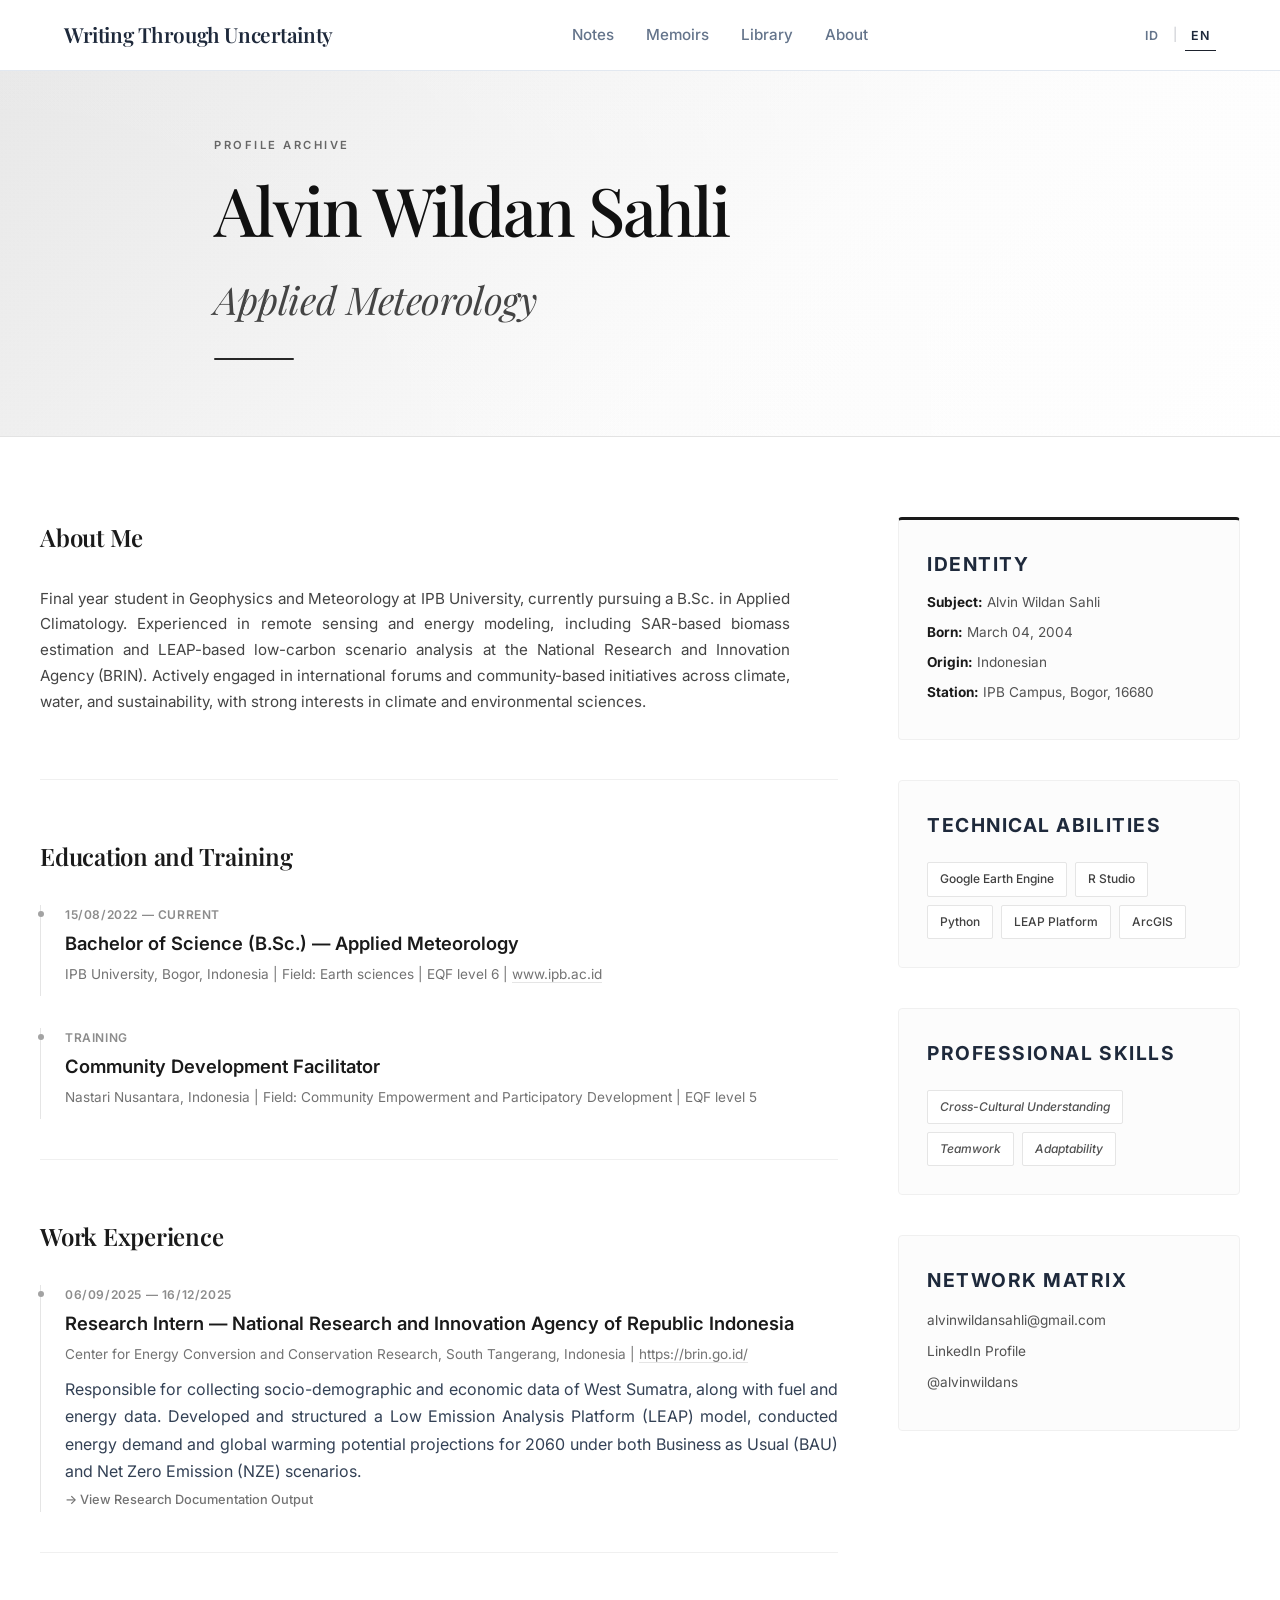
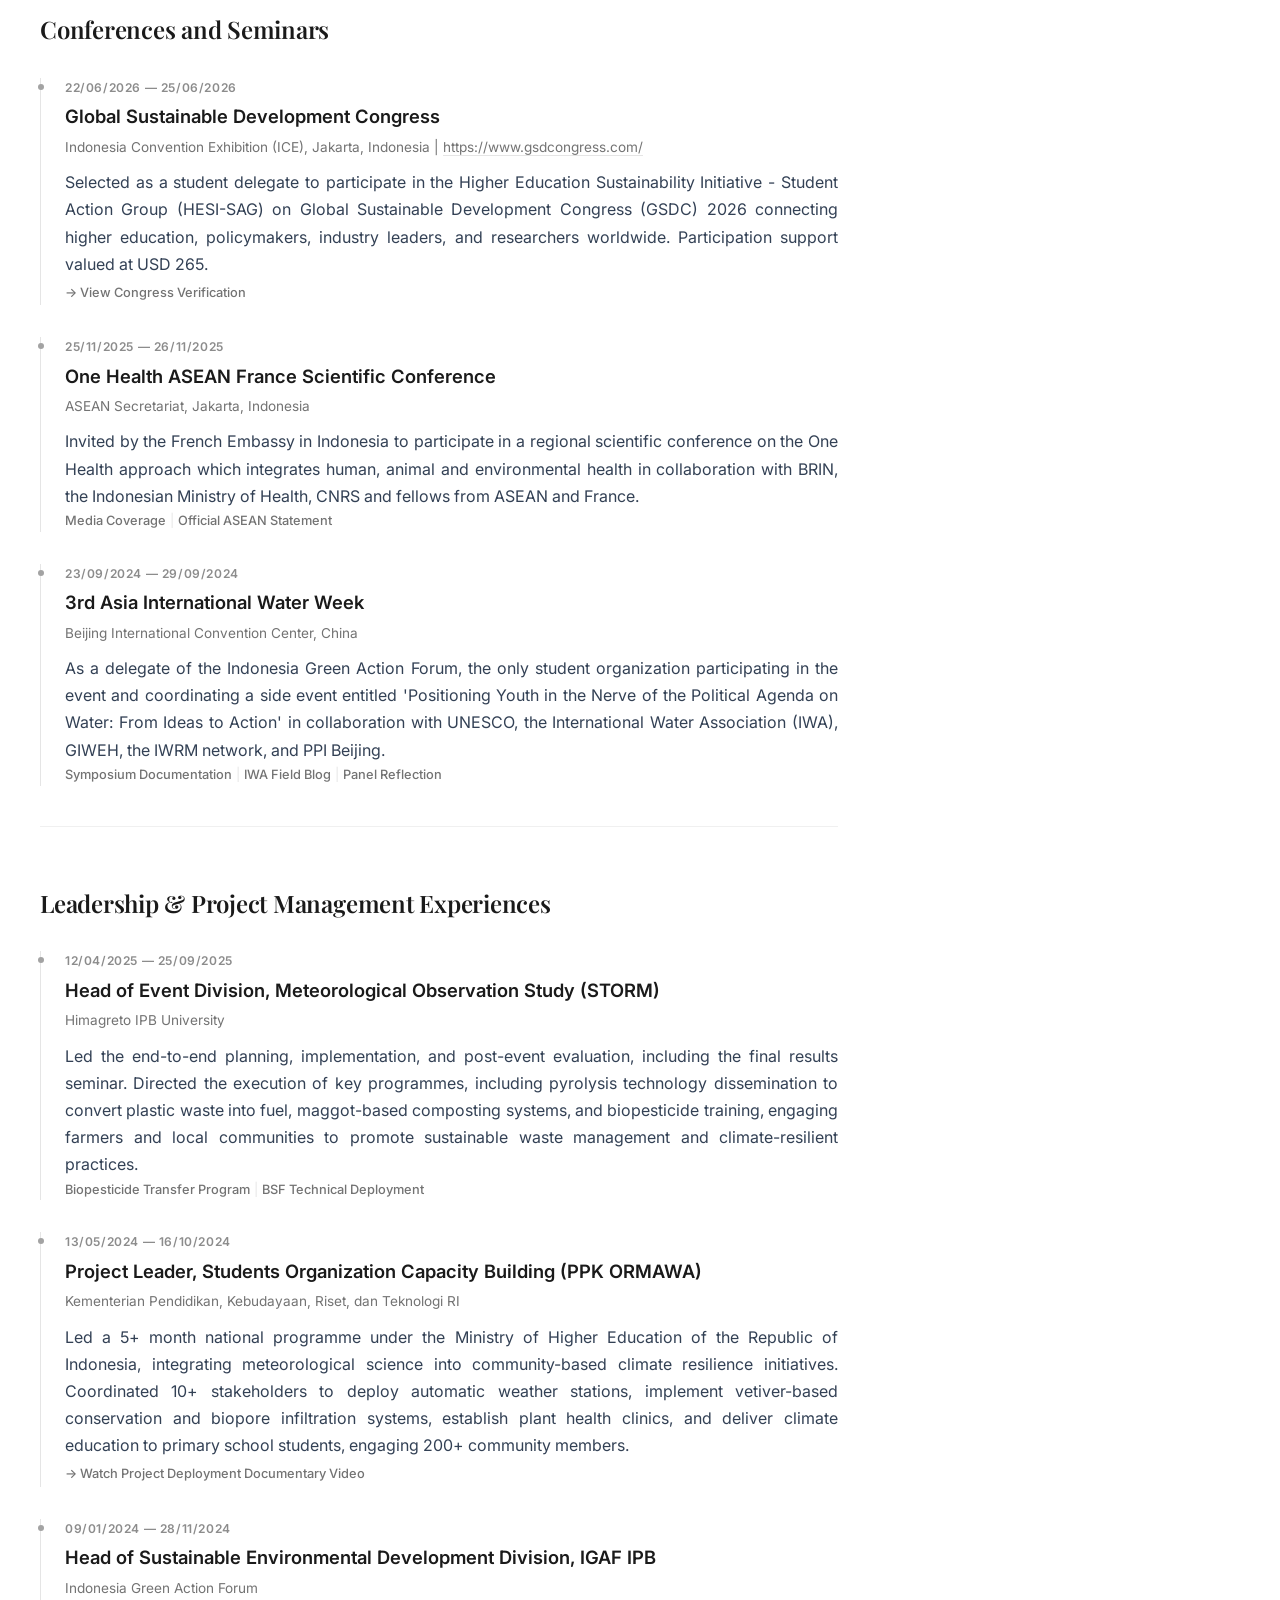
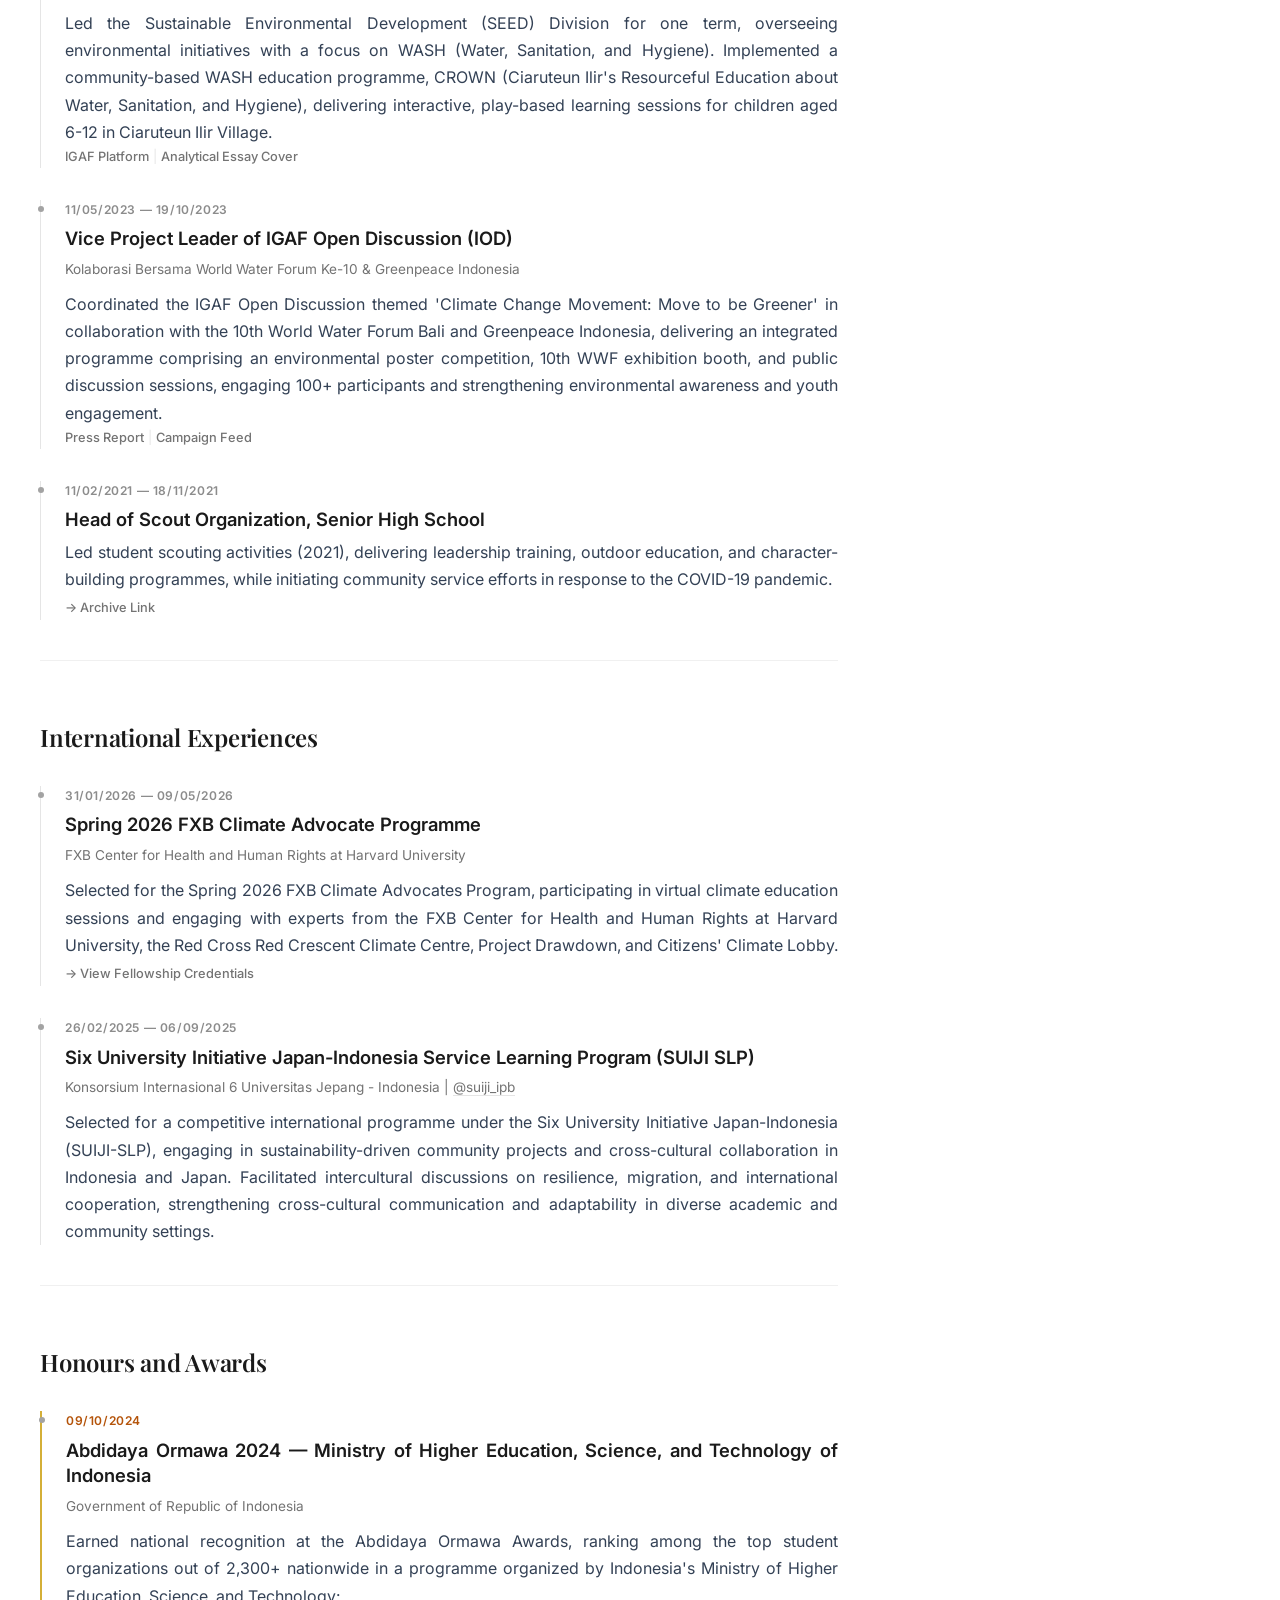
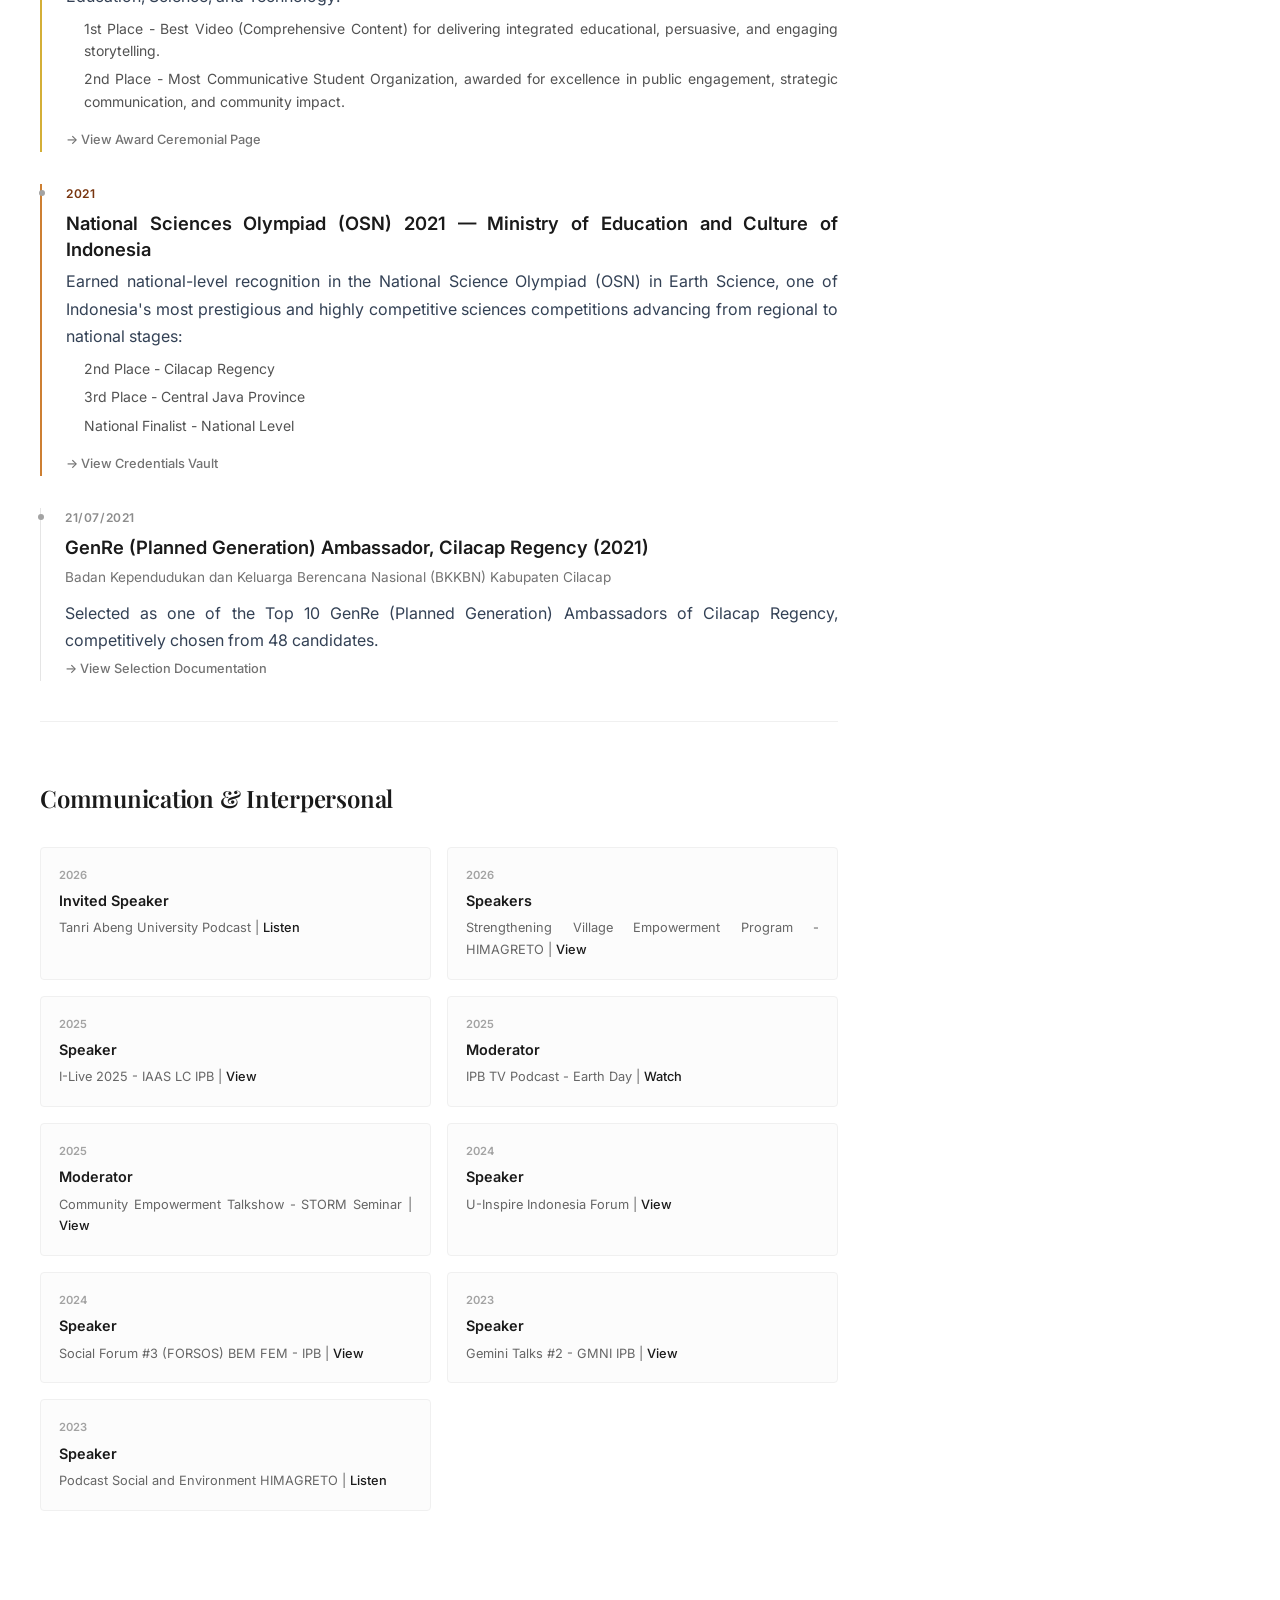
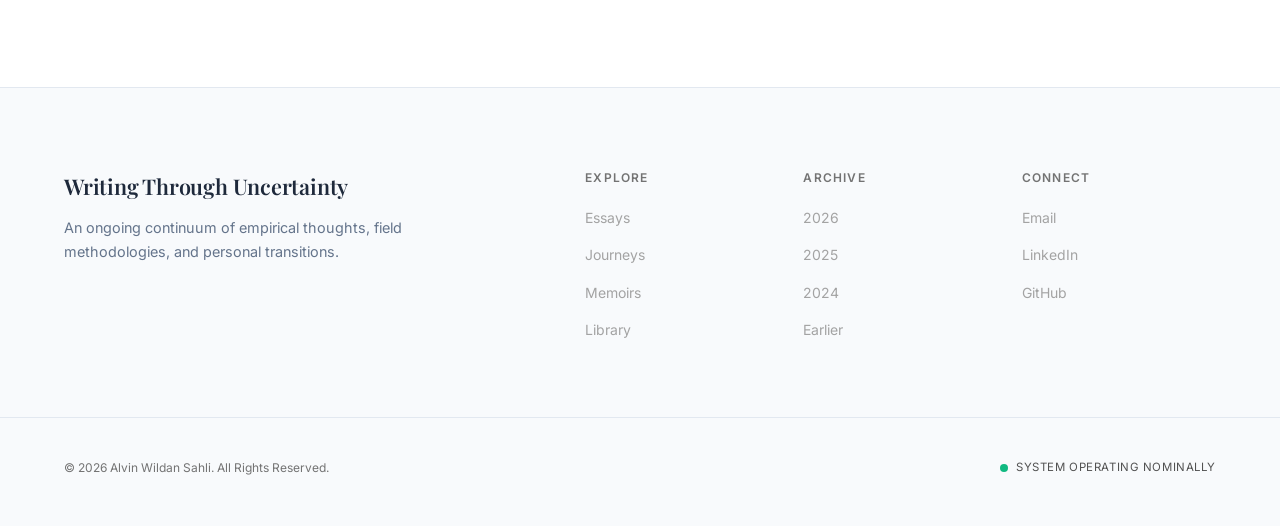
==== about.html @ b5305c3a "Add files via upload" ====
<!doctype html>
<html lang="en">
  <head>
    <meta charset="UTF-8" />
    <meta name="viewport" content="width=device-width, initial-scale=1.0" />
    <title>Essays | Writing Through Uncertainty</title>

    <link rel="preconnect" href="https://fonts.googleapis.com" />
    <link rel="preconnect" href="https://fonts.gstatic.com" crossorigin />
    <link
      href="https://fonts.googleapis.com/css2?family=Inter:wght@300;400;500;600;700&family=Playfair+Display:ital,wght@0,400;0,500;0,600;0,700;1,400&display=swap"
      rel="stylesheet"
    />

    <link rel="stylesheet" href="style.css" />
  </head>
  <body>
    <nav class="navbar">
      <div class="container nav-container">
        <div class="logo">
          <a href="main.html" class="serif-brand"
            >Writing Through Uncertainty</a
          >
        </div>

        <ul class="nav-links">
          <li>
            <a href="essays.html" data-lang-id="Catatan" data-lang-en="Notes"
              >Notes</a
            >
          </li>
          <li>
            <a href="memoirs.html" data-lang-id="Memoar" data-lang-en="Memoirs"
              >Memoirs</a
            >
          </li>
          <li>
            <a href="library.html" data-lang-id="Pustaka" data-lang-en="Library"
              >Library</a
            >
          </li>
          <li>
            <a href="about.html" data-lang-id="Tentang" data-lang-en="About"
              >About</a
            >
          </li>
        </ul>

        <div class="lang-switcher">
          <button class="lang-btn" id="btn-id" onclick="switchLanguage('id')">
            ID
          </button>
          <span class="lang-divider">|</span>
          <button
            class="lang-btn active"
            id="btn-en"
            onclick="switchLanguage('en')"
          >
            EN
          </button>
        </div>
      </div>
    </nav>

    <header class="hero hero-monochrome">
      <div class="hero-bg-monochrome"></div>
      <div class="hero-overlay-monochrome"></div>
      <div class="hero-grain"></div>
      <div class="container hero-content">
        <p
          class="subtitle"
          data-lang-id="Arsip Profil"
          data-lang-en="Profile Archive"
        >
          Profile Archive
        </p>
        <h1>
          <span
            data-lang-id="Alvin Wildan Sahli"
            data-lang-en="Alvin Wildan Sahli"
            >Alvin Wildan Sahli</span
          ><br />
          <span
            class="italic font-sub"
            data-lang-id="Meteorologi Terapan"
            data-lang-en="Applied Meteorology"
            >Applied Meteorology</span
          >
        </h1>
        <div class="hero-structural-line"></div>
      </div>
    </header>

    <main class="container cv-page-wrapper">
      <div class="cv-main-content">
        <section class="cv-section-block">
          <h2
            class="cv-section-title"
            data-lang-id="Tentang Saya"
            data-lang-en="About Me"
          >
            About Me
          </h2>
          <div class="cv-body-text">
            <p
              data-lang-id="Saya adalah mahasiswa tingkat akhir di bidang Geofisika dan Meteorologi IPB University, saat ini sedang menempuh pendidikan Sarjana (B.Sc.) Meteorologi Terapan. Memiliki pengalaman mendalam dalam pengindraan jauh satelit dan pemodelan energi kuantitatif, mencakup estimasi biomassa berbasis radar SAR serta analisis skenario rendah karbon berbasis LEAP di Badan Riset dan Inovasi Nasional (BRIN). Aktif terlibat dalam forum internasional dan inisiatif berbasis komunitas lintas sektor iklim, air, dan keberlanjutan global, dengan ketertarikan kuat pada sains iklim dan lingkungan."
              data-lang-en="Final year student in Geophysics and Meteorology at IPB University, currently pursuing a B.Sc. in Applied Climatology. Experienced in remote sensing and energy modeling, including SAR-based biomass estimation and LEAP-based low-carbon scenario analysis at the National Research and Innovation Agency (BRIN). Actively engaged in international forums and community-based initiatives across climate, water, and sustainability, with strong interests in climate and environmental sciences."
            >
              Final year student in Geophysics and Meteorology at IPB
              University, currently pursuing a B.Sc. in Applied Climatology.
              Experienced in remote sensing and energy modeling, including
              SAR-based biomass estimation and LEAP-based low-carbon scenario
              analysis at the National Research and Innovation Agency (BRIN).
              Actively engaged in international forums and community-based
              initiatives across climate, water, and sustainability, with strong
              interests in climate and environmental sciences.
            </p>
          </div>
        </section>

        <section class="cv-section-block">
          <h2
            class="cv-section-title"
            data-lang-id="Pendidikan & Pelatihan"
            data-lang-en="Education and Training"
          >
            Education and Training
          </h2>
          <div class="cv-timeline">
            <div class="cv-timeline-item">
              <span class="cv-item-date">15/08/2022 — CURRENT</span>
              <h3
                data-lang-id="Sarjana Sains (B.Sc.) — Meteorologi Terapan"
                data-lang-en="Bachelor of Science (B.Sc.) — Applied Meteorology"
              >
                Bachelor of Science (B.Sc.) — Applied Meteorology
              </h3>
              <p class="cv-item-meta">
                IPB University, Bogor, Indonesia | Field: Earth sciences | EQF
                level 6 |
                <a href="https://www.ipb.ac.id" target="_blank" rel="noopener"
                  >www.ipb.ac.id</a
                >
              </p>
            </div>

            <div class="cv-timeline-item">
              <span class="cv-item-date">TRAINING</span>
              <h3
                data-lang-id="Fasilitator Pengembangan Masyarakat"
                data-lang-en="Community Development Facilitator"
              >
                Community Development Facilitator
              </h3>
              <p class="cv-item-meta">
                Nastari Nusantara, Indonesia | Field: Community Empowerment and
                Participatory Development | EQF level 5
              </p>
            </div>
          </div>
        </section>

        <section class="cv-section-block">
          <h2
            class="cv-section-title"
            data-lang-id="Pengalaman Kerja"
            data-lang-en="Work Experience"
          >
            Work Experience
          </h2>
          <div class="cv-timeline">
            <div class="cv-timeline-item">
              <span class="cv-item-date">06/09/2025 — 16/12/2025</span>
              <h3
                data-lang-id="Magang Riset — Badan Riset dan Inovasi Nasional (BRIN RI)"
                data-lang-en="Research Intern — National Research and Innovation Agency of Republic Indonesia"
              >
                Research Intern — National Research and Innovation Agency of
                Republic Indonesia
              </h3>
              <p class="cv-item-meta">
                Center for Energy Conversion and Conservation Research, South
                Tangerang, Indonesia |
                <a href="https://brin.go.id/" target="_blank" rel="noopener"
                  >https://brin.go.id/</a
                >
              </p>
              <p
                class="cv-body-text"
                data-lang-id="Bertanggung jawab penuh dalam mengumpulkan data sosio-demografi, ekonomi, serta parameter bahan bakar dan energi wilayah Sumatra Barat. Membangun dan menyusun struktur pemrograman model Low Emission Analysis Platform (LEAP), melakukan proyeksi kebutuhan energi sektoral, serta kalkulasi potensi pemanasan global jangka panjang hingga tahun 2060 di bawah skenario Business as Usual (BAU) dan Net Zero Emission (NZE)."
                data-lang-en="Responsible for collecting socio-demographic and economic data of West Sumatra, along with fuel and energy data. Developed and structured a Low Emission Analysis Platform (LEAP) model, conducted energy demand and global warming potential projections for 2060 under both Business as Usual (BAU) and Net Zero Emission (NZE) scenarios."
              >
                Responsible for collecting socio-demographic and economic data
                of West Sumatra, along with fuel and energy data. Developed and
                structured a Low Emission Analysis Platform (LEAP) model,
                conducted energy demand and global warming potential projections
                for 2060 under both Business as Usual (BAU) and Net Zero
                Emission (NZE) scenarios.
              </p>
              <a
                href="https://drive.google.com/file/d/1f5pdXJbXGi-gU3-25iCsfWISjrgF3U/view?usp=sharing"
                class="cv-inline-link"
                target="_blank"
                rel="noopener"
                >&rarr; View Research Documentation Output</a
              >
            </div>
          </div>
        </section>

        <section class="cv-section-block">
          <h2
            class="cv-section-title"
            data-lang-id="Konferensi & Seminar"
            data-lang-en="Conferences and Seminars"
          >
            Conferences and Seminars
          </h2>
          <div class="cv-timeline">
            <div class="cv-timeline-item">
              <span class="cv-item-date">22/06/2026 — 25/06/2026</span>
              <h3
                data-lang-id="Global Sustainable Development Congress (GSDC 2026)"
                data-lang-en="Global Sustainable Development Congress"
              >
                Global Sustainable Development Congress
              </h3>
              <p class="cv-item-meta">
                Indonesia Convention Exhibition (ICE), Jakarta, Indonesia |
                <a
                  href="https://www.gsdcongress.com/"
                  target="_blank"
                  rel="noopener"
                  >https://www.gsdcongress.com/</a
                >
              </p>
              <p
                class="cv-body-text"
                data-lang-id="Terpilih sebagai delegasi mahasiswa untuk berpartisipasi dalam Higher Education Sustainability Initiative - Student Action Group (HESI-SAG) pada GSDC 2026. Menghubungkan sektor pendidikan tinggi, pembuat kebijakan, pemimpin industri, dan peneliti tingkat dunia guna mempercepat pembangunan berkelanjutan dan inovasi kolaboratif. Dukungan partisipasi senilai USD 265."
                data-lang-en="Selected as a student delegate to participate in the Higher Education Sustainability Initiative - Student Action Group (HESI-SAG) on Global Sustainable Development Congress (GSDC) 2026 connecting higher education, policymakers, industry leaders, and researchers worldwide. Participation support valued at USD 265."
              >
                Selected as a student delegate to participate in the Higher
                Education Sustainability Initiative - Student Action Group
                (HESI-SAG) on Global Sustainable Development Congress (GSDC)
                2026 connecting higher education, policymakers, industry
                leaders, and researchers worldwide. Participation support valued
                at USD 265.
              </p>
              <a
                href="https://drive.google.com/file/d/1Xz1hBlc8SwnKX2bWgCYF9Z0YbJ9Cr7Nt/view?usp=sharing"
                class="cv-inline-link"
                target="_blank"
                rel="noopener"
                >&rarr; View Congress Verification</a
              >
            </div>

            <div class="cv-timeline-item">
              <span class="cv-item-date">25/11/2025 — 26/11/2025</span>
              <h3
                data-lang-id="One Health ASEAN France Scientific Conference"
                data-lang-en="One Health ASEAN France Scientific Conference"
              >
                One Health ASEAN France Scientific Conference
              </h3>
              <p class="cv-item-meta">ASEAN Secretariat, Jakarta, Indonesia</p>
              <p
                class="cv-body-text"
                data-lang-id="Diundang langsung oleh Kedutaan Besar Prancis di Indonesia untuk menghadiri konferensi ilmiah regional komprehensif mengenai pendekatan One Health yang mengintegrasikan kesehatan manusia, hewan, dan lingkungan, bekerja sama dengan BRIN, Kementerian Kesehatan RI, CNRS, serta pakar dari ASEAN dan Prancis."
                data-lang-en="Invited by the French Embassy in Indonesia to participate in a regional scientific conference on the One Health approach which integrates human, animal and environmental health in collaboration with BRIN, the Indonesian Ministry of Health, CNRS and fellows from ASEAN and France."
              >
                Invited by the French Embassy in Indonesia to participate in a
                regional scientific conference on the One Health approach which
                integrates human, animal and environmental health in
                collaboration with BRIN, the Indonesian Ministry of Health, CNRS
                and fellows from ASEAN and France.
              </p>
              <div class="cv-link-group">
                <a
                  href="https://www.instagram.com/p/DRghr-Sj715/"
                  target="_blank"
                  rel="noopener"
                  >Media Coverage</a
                >
                |
                <a
                  href="https://asean.org/secretary-general-of-asean-delivers-opening-remarks-at-the-asean-france-one-health-scientific-conference/"
                  target="_blank"
                  rel="noopener"
                  >Official ASEAN Statement</a
                >
              </div>
            </div>

            <div class="cv-timeline-item">
              <span class="cv-item-date">23/09/2024 — 29/09/2024</span>
              <h3
                data-lang-id="3rd Asia International Water Week (AIWW)"
                data-lang-en="3rd Asia International Water Week"
              >
                3rd Asia International Water Week
              </h3>
              <p class="cv-item-meta">
                Beijing International Convention Center, China
              </p>
              <p
                class="cv-body-text"
                data-lang-id="Bertindak sebagai delegasi resmi dari Indonesia Green Action Forum (IGAF)—satu-satunya organisasi mahasiswa yang berpartisipasi—dan mengkoordinasikan side event bertajuk 'Positioning Youth in the Nerve of the Political Agenda on Water: From Ideas to Action' yang berkolaborasi dengan UNESCO, International Water Association (IWA), GIWEH, IWRM network, dan PPI Beijing untuk meningkatkan keterlibatan pemuda dalam kebijakan tata kelola air."
                data-lang-en="As a delegate of the Indonesia Green Action Forum, the only student organization participating in the event and coordinating a side event entitled 'Positioning Youth in the Nerve of the Political Agenda on Water: From Ideas to Action' in collaboration with UNESCO, the International Water Association (IWA), GIWEH, the IWRM network, and PPI Beijing."
              >
                As a delegate of the Indonesia Green Action Forum, the only
                student organization participating in the event and coordinating
                a side event entitled 'Positioning Youth in the Nerve of the
                Political Agenda on Water: From Ideas to Action' in
                collaboration with UNESCO, the International Water Association
                (IWA), GIWEH, the IWRM network, and PPI Beijing.
              </p>
              <div class="cv-link-group">
                <a
                  href="https://www.instagram.com/p/DALXTB7SspV/"
                  target="_blank"
                  rel="noopener"
                  >Symposium Documentation</a
                >
                |
                <a
                  href="https://www.iwa-network.org/blogs/reflections-on-youth-empowerment-in-water-management-at-the-3rd-asia-international-weather-week"
                  target="_blank"
                  rel="noopener"
                  >IWA Field Blog</a
                >
                |
                <a
                  href="https://www.linkedin.com/posts/isabespindola_reflections-on-youth-empowerment-in-water-share-7260585989029449730-XYwi"
                  target="_blank"
                  rel="noopener"
                  >Panel Reflection</a
                >
              </div>
            </div>
          </div>
        </section>

        <section class="cv-section-block">
          <h2
            class="cv-section-title"
            data-lang-id="Pengalaman Kepemimpinan & Manajemen Proyek"
            data-lang-en="Leadership & Project Management Experiences"
          >
            Leadership & Project Management Experiences
          </h2>
          <div class="cv-timeline">
            <div class="cv-timeline-item">
              <span class="cv-item-date">12/04/2025 — 25/09/2025</span>
              <h3
                data-lang-id="Ketua Divisi Acara — Meteorological Observation Study (STORM)"
                data-lang-en="Head of Event Division, Meteorological Observation Study (STORM)"
              >
                Head of Event Division, Meteorological Observation Study (STORM)
              </h3>
              <p class="cv-item-meta">Himagreto IPB University</p>
              <p
                class="cv-body-text"
                data-lang-id="Memimpin perencanaan ujung ke ujung (end-to-end), implementasi lapangan, dan evaluasi pasca-acara termasuk seminar hasil akhir. Mengarahkan program-program kunci seperti diseminasi teknologi pirolisis untuk konversi sampah plastik menjadi bahan bakar, instalasi kompos berbasis maggot BSF, dan pelatihan biopestisida nabati guna mendukung pengelolaan limbah berkelanjutan serta pertanian tangguh iklim bersama komunitas petani."
                data-lang-en="Led the end-to-end planning, implementation, and post-event evaluation, including the final results seminar. Directed the execution of key programmes, including pyrolysis technology dissemination to convert plastic waste into fuel, maggot-based composting systems, and biopesticide training, engaging farmers and local communities to promote sustainable waste management and climate-resilient practices."
              >
                Led the end-to-end planning, implementation, and post-event
                evaluation, including the final results seminar. Directed the
                execution of key programmes, including pyrolysis technology
                dissemination to convert plastic waste into fuel, maggot-based
                composting systems, and biopesticide training, engaging farmers
                and local communities to promote sustainable waste management
                and climate-resilient practices.
              </p>
              <div class="cv-link-group">
                <a
                  href="https://www.ipb.ac.id/news/index/2024/08/caring-for-the-environment-to-reduce-pollution-himagreto-ipb-university-and-pulosari-villagers-make-vegetable-pesticides/"
                  target="_blank"
                  rel="noopener"
                  >Biopesticide Transfer Program</a
                >
                |
                <a
                  href="https://www.ipb.ac.id/news/index/2024/08/himagreto-ipb-university-kenalkan-media-perbanyakan-kompos-bsf-ke-warga-desa-pulosari/"
                  target="_blank"
                  rel="noopener"
                  >BSF Technical Deployment</a
                >
              </div>
            </div>

            <div class="cv-timeline-item">
              <span class="cv-item-date">13/05/2024 — 16/10/2024</span>
              <h3
                data-lang-id="Ketua Pelaksana — PPK ORMAWA"
                data-lang-en="Project Leader, Students Organization Capacity Building (PPK ORMAWA)"
              >
                Project Leader, Students Organization Capacity Building (PPK
                ORMAWA)
              </h3>
              <p class="cv-item-meta">
                Kementerian Pendidikan, Kebudayaan, Riset, dan Teknologi RI
              </p>
              <p
                class="cv-body-text"
                data-lang-id="Memimpin pelaksanaan program nasional selama lebih dari 5 bulan yang mengintegrasikan ilmu meteorologi terapan ke dalam inisiatif ketahanan iklim berbasis masyarakat. Mengoordinasikan lebih dari 10 pemangku kepentingan untuk memasang AWS otomatis, membangun infrastruktur konservasi berbasis vegetasi rumput akar wangi (vetiver) dan sistem infiltrasi biopori, mendirikan klinik kesehatan tanaman, serta memberikan edukasi iklim terpadu kepada siswa sekolah dasar dengan total keterlibatan 200+ warga lokal."
                data-lang-en="Led a 5+ month national programme under the Ministry of Higher Education of the Republic of Indonesia, integrating meteorological science into community-based climate resilience initiatives. Coordinated 10+ stakeholders to deploy automatic weather stations, implement vetiver-based conservation and biopore infiltration systems, establish plant health clinics, and deliver climate education to primary school students, engaging 200+ community members."
              >
                Led a 5+ month national programme under the Ministry of Higher
                Education of the Republic of Indonesia, integrating
                meteorological science into community-based climate resilience
                initiatives. Coordinated 10+ stakeholders to deploy automatic
                weather stations, implement vetiver-based conservation and
                biopore infiltration systems, establish plant health clinics,
                and deliver climate education to primary school students,
                engaging 200+ community members.
              </p>
              <a
                href="https://youtu.be/va9fvW3wSvw?si=0yOjtkNohRXWFN49"
                class="cv-inline-link"
                target="_blank"
                rel="noopener"
                >&rarr; Watch Project Deployment Documentary Video</a
              >
            </div>

            <div class="cv-timeline-item">
              <span class="cv-item-date">09/01/2024 — 28/11/2024</span>
              <h3
                data-lang-id="Ketua Divisi Lingkungan Berkelanjutan — IGAF IPB"
                data-lang-en="Head of Sustainable Environmental Development Division, IGAF IPB"
              >
                Head of Sustainable Environmental Development Division, IGAF IPB
              </h3>
              <p class="cv-item-meta">Indonesia Green Action Forum</p>
              <p
                class="cv-body-text"
                data-lang-id="Memimpin Divisi SEED (Sustainable Environmental Development) selama satu periode, memfokuskan inisiatif lingkungan pada sektor WASH (Water, Sanitation, and Hygiene). Mengembangkan dan melaksanakan program intervensi WASH berbasis komunitas bernama CROWN (Ciaruteun Ilir's Resourceful Education about Water, Sanitation, and Hygiene) melalui modul pembelajaran berbasis permainan interaktif bagi anak-anak usia 6-12 tahun di Desa Ciaruteun Ilir."
                data-lang-en="Led the Sustainable Environmental Development (SEED) Division for one term, overseeing environmental initiatives with a focus on WASH (Water, Sanitation, and Hygiene). Implemented a community-based WASH education programme, CROWN (Ciaruteun Ilir's Resourceful Education about Water, Sanitation, and Hygiene), delivering interactive, play-based learning sessions for children aged 6-12 in Ciaruteun Ilir Village."
              >
                Led the Sustainable Environmental Development (SEED) Division
                for one term, overseeing environmental initiatives with a focus
                on WASH (Water, Sanitation, and Hygiene). Implemented a
                community-based WASH education programme, CROWN (Ciaruteun
                Ilir's Resourceful Education about Water, Sanitation, and
                Hygiene), delivering interactive, play-based learning sessions
                for children aged 6-12 in Ciaruteun Ilir Village.
              </p>
              <div class="cv-link-group">
                <a
                  href="https://www.instagram.com/igafipb"
                  target="_blank"
                  rel="noopener"
                  >IGAF Platform</a
                >
                |
                <a
                  href="https://www.kompasiana.com/fikrinurapriansyah/6560715e110fce09323fee72/crown-program-edukasi-anak-anak-mewujudkan-konsep-wash-oleh-ukm-igaf-ipb"
                  target="_blank"
                  rel="noopener"
                  >Analytical Essay Cover</a
                >
              </div>
            </div>

            <div class="cv-timeline-item">
              <span class="cv-item-date">11/05/2023 — 19/10/2023</span>
              <h3
                data-lang-id="Wakil Ketua Pelaksana — IGAF Open Discussion (IOD)"
                data-lang-en="Vice Project Leader of IGAF Open Discussion (IOD)"
              >
                Vice Project Leader of IGAF Open Discussion (IOD)
              </h3>
              <p class="cv-item-meta">
                Kolaborasi Bersama World Water Forum Ke-10 & Greenpeace
                Indonesia
              </p>
              <p
                class="cv-body-text"
                data-lang-id="Mengoordinasikan simposium terbuka IGAF dengan tema 'Climate Change Movement: Move to be Greener' bekerja sama dengan Panitia World Water Forum ke-10 Bali dan Greenpeace Indonesia. Menyusun program terintegrasi yang terdiri atas kompetisi poster lingkungan nasional, stan pameran WWF ke-10, serta sesi diskusi publik tatap muka yang melibatkan 100+ partisipan aktif."
                data-lang-en="Coordinated the IGAF Open Discussion themed 'Climate Change Movement: Move to be Greener' in collaboration with the 10th World Water Forum Bali and Greenpeace Indonesia, delivering an integrated programme comprising an environmental poster competition, 10th WWF exhibition booth, and public discussion sessions, engaging 100+ participants and strengthening environmental awareness and youth engagement."
              >
                Coordinated the IGAF Open Discussion themed 'Climate Change
                Movement: Move to be Greener' in collaboration with the 10th
                World Water Forum Bali and Greenpeace Indonesia, delivering an
                integrated programme comprising an environmental poster
                competition, 10th WWF exhibition booth, and public discussion
                sessions, engaging 100+ participants and strengthening
                environmental awareness and youth engagement.
              </p>
              <div class="cv-link-group">
                <a
                  href="https://korpusipb.com/uncategorized/climate-day-2023-aksi-nyata-kepedulian-perubahan-iklim-oleh-ukm-igaf-ipb/"
                  target="_blank"
                  rel="noopener"
                  >Press Report</a
                >
                |
                <a
                  href="https://www.instagram.com/iod2025_?"
                  target="_blank"
                  rel="noopener"
                  >Campaign Feed</a
                >
              </div>
            </div>

            <div class="cv-timeline-item">
              <span class="cv-item-date">11/02/2021 — 18/11/2021</span>
              <h3
                data-lang-id="Ketua Organisasi Pramuka, SMA"
                data-lang-en="Head of Scout Organization, Senior High School"
              >
                Head of Scout Organization, Senior High School
              </h3>
              <p
                class="cv-body-text"
                data-lang-id="Memimpin manajemen organisasi kepramukaan tingkat sekolah menengah atas, mengonsep pelatihan kepemimpinan, pendidikan luar ruangan, dan program pembentukan karakter, serta menginisiasi aksi pengabdian masyarakat responsif darurat pandemi COVID-19."
                data-lang-en="Led student scouting activities (2021), delivering leadership training, outdoor education, and character-building programmes, while initiating community service efforts in response to the COVID-19 pandemic."
              >
                Led student scouting activities (2021), delivering leadership
                training, outdoor education, and character-building programmes,
                while initiating community service efforts in response to the
                COVID-19 pandemic.
              </p>
              <a
                href="https://www.instagram.com/apcsjaya"
                class="cv-inline-link"
                target="_blank"
                rel="noopener"
                >&rarr; Archive Link</a
              >
            </div>
          </div>
        </section>

        <section class="cv-section-block">
          <h2
            class="cv-section-title"
            data-lang-id="Pengalaman Internasional"
            data-lang-en="International Experiences"
          >
            International Experiences
          </h2>
          <div class="cv-timeline">
            <div class="cv-timeline-item">
              <span class="cv-item-date">31/01/2026 — 09/05/2026</span>
              <h3
                data-lang-id="Spring 2026 FXB Climate Advocate Programme"
                data-lang-en="Spring 2026 FXB Climate Advocate Programme"
              >
                Spring 2026 FXB Climate Advocate Programme
              </h3>
              <p class="cv-item-meta">
                FXB Center for Health and Human Rights at Harvard University
              </p>
              <p
                class="cv-body-text"
                data-lang-id="Terpilih untuk mengikuti program internasional FXB Climate Advocates. Berpartisipasi dalam kajian analitis perubahan iklim global interdisipliner dan berinteraksi langsung dengan otoritas ilmiah dari Harvard University, Red Cross Red Crescent Climate Centre, Project Drawdown, dan Citizens' Climate Lobby."
                data-lang-en="Selected for the Spring 2026 FXB Climate Advocates Program, participating in virtual climate education sessions and engaging with experts from the FXB Center for Health and Human Rights at Harvard University, the Red Cross Red Crescent Climate Centre, Project Drawdown, and Citizens' Climate Lobby."
              >
                Selected for the Spring 2026 FXB Climate Advocates Program,
                participating in virtual climate education sessions and engaging
                with experts from the FXB Center for Health and Human Rights at
                Harvard University, the Red Cross Red Crescent Climate Centre,
                Project Drawdown, and Citizens' Climate Lobby.
              </p>
              <a
                href="https://drive.google.com/file/d/1hK1YczMADH4Y4EnE5IWTsNysPIGdkSvi/view?usp=sharing"
                class="cv-inline-link"
                target="_blank"
                rel="noopener"
                >&rarr; View Fellowship Credentials</a
              >
            </div>

            <div class="cv-timeline-item">
              <span class="cv-item-date">26/02/2025 — 06/09/2025</span>
              <h3
                data-lang-id="Six University Initiative Japan-Indonesia Service Learning Program (SUIJI SLP)"
                data-lang-en="Six University Initiative Japan-Indonesia Service Learning Program (SUIJI SLP)"
              >
                Six University Initiative Japan-Indonesia Service Learning
                Program (SUIJI SLP)
              </h3>
              <p class="cv-item-meta">
                Konsorsium Internasional 6 Universitas Jepang - Indonesia |
                <a
                  href="https://www.instagram.com/suiji_ipb/"
                  target="_blank"
                  rel="noopener"
                  >@suiji_ipb</a
                >
              </p>
              <p
                class="cv-body-text"
                data-lang-id="Terpilih secara ketat melalui seleksi kompetitif internasional untuk menjalankan proyek pengabdian masyarakat berbasis keberlanjutan wilayah pedesaan di Indonesia dan Jepang. Memfasilitasi gugus diskusi interkultural tingkat tinggi mengenai adaptasi perubahan iklim, pola migrasi penduduk pesisir, dan kerja sama teknologi transnasional."
                data-lang-en="Selected for a competitive international programme under the Six University Initiative Japan-Indonesia (SUIJI-SLP), engaging in sustainability-driven community projects and cross-cultural collaboration in Indonesia and Japan. Facilitated intercultural discussions on resilience, migration, and international cooperation, strengthening cross-cultural communication and adaptability in diverse academic and community settings."
              >
                Selected for a competitive international programme under the Six
                University Initiative Japan-Indonesia (SUIJI-SLP), engaging in
                sustainability-driven community projects and cross-cultural
                collaboration in Indonesia and Japan. Facilitated intercultural
                discussions on resilience, migration, and international
                cooperation, strengthening cross-cultural communication and
                adaptability in diverse academic and community settings.
              </p>
            </div>
          </div>
        </section>

        <section class="cv-section-block">
          <h2
            class="cv-section-title"
            data-lang-id="Penghargaan & Rekognisi"
            data-lang-en="Honours and Awards"
          >
            Honours and Awards
          </h2>
          <div class="cv-timeline">
            <div class="cv-timeline-item border-gold">
              <span class="cv-item-date text-gold">09/10/2024</span>
              <h3
                data-lang-id="Abdidaya Ormawa 2024 — Kementerian Pendidikan Tinggi, Sains, dan Teknologi Indonesia"
                data-lang-en="Abdidaya Ormawa 2024 — Ministry of Higher Education, Science, and Technology of Indonesia"
              >
                Abdidaya Ormawa 2024 — Ministry of Higher Education, Science,
                and Technology of Indonesia
              </h3>
              <p
                class="cv-item-meta"
                data-lang-id="Pemerintah Republik Indonesia"
                data-lang-en="Government of Republic of Indonesia"
              >
                Government of Republic of Indonesia
              </p>
              <p
                class="cv-body-text"
                data-lang-id="Meraih penghargaan prestisius tingkat nasional dari Kemenristekdikti RI, berkompetisi ketat di antara 2.300+ organisasi kemahasiswaan dari seluruh penjuru Indonesia:"
                data-lang-en="Earned national recognition at the Abdidaya Ormawa Awards, ranking among the top student organizations out of 2,300+ nationwide in a programme organized by Indonesia's Ministry of Higher Education, Science, and Technology:"
              >
                Earned national recognition at the Abdidaya Ormawa Awards,
                ranking among the top student organizations out of 2,300+
                nationwide in a programme organized by Indonesia's Ministry of
                Higher Education, Science, and Technology:
              </p>
              <ul class="cv-inner-list">
                <li
                  data-lang-id="Juara 1 Nasional — Video Terbaik (Konten Komprehensif) atas penyampaian storytelling yang edukatif, persuasif, dan mendalam."
                  data-lang-en="1st Place - Best Video (Comprehensive Content) for delivering integrated educational, persuasive, and engaging storytelling."
                >
                  1st Place - Best Video (Comprehensive Content) for delivering
                  integrated educational, persuasive, and engaging storytelling.
                </li>
                <li
                  data-lang-id="Juara 2 Nasional — Organisasi Kemahasiswaan Paling Komunikatif, diberikan atas keunggulan dalam pelibatan publik, komunikasi strategis, dan dampak komunitas."
                  data-lang-en="2nd Place - Most Communicative Student Organization, awarded for excellence in public engagement, strategic communication, and community impact."
                >
                  2nd Place - Most Communicative Student Organization, awarded
                  for excellence in public engagement, strategic communication,
                  and community impact.
                </li>
              </ul>
              <a
                href="https://www.instagram.com/p/DCOx4uGzNSP/"
                class="cv-inline-link"
                target="_blank"
                rel="noopener"
                >&rarr; View Award Ceremonial Page</a
              >
            </div>

            <div class="cv-timeline-item border-bronze">
              <span class="cv-item-date text-bronze">2021</span>
              <h3
                data-lang-id="Olimpiade Sains Nasional (OSN) 2021 — Kementerian Pendidikan dan Kebudayaan Indonesia"
                data-lang-en="National Sciences Olympiad (OSN) 2021 — Ministry of Education and Culture of Indonesia"
              >
                National Sciences Olympiad (OSN) 2021 — Ministry of Education
                and Culture of Indonesia
              </h3>
              <p
                class="cv-body-text"
                data-lang-id="Meraih pengakuan tingkat nasional dalam ajang bergengsi Olimpiade Sains Nasional (OSN) Bidang Ilmu Kebumian, melewati seleksi ketat dari regional menuju tahap final nasional:"
                data-lang-en="Earned national-level recognition in the National Science Olympiad (OSN) in Earth Science, one of Indonesia's most prestigious and highly competitive sciences competitions advancing from regional to national stages:"
              >
                Earned national-level recognition in the National Science
                Olympiad (OSN) in Earth Science, one of Indonesia's most
                prestigious and highly competitive sciences competitions
                advancing from regional to national stages:
              </p>
              <ul class="cv-inner-list">
                <li
                  data-lang-id="Juara 2 — Kabupaten Cilacap"
                  data-lang-en="2nd Place - Cilacap Regency"
                >
                  2nd Place - Cilacap Regency
                </li>
                <li
                  data-lang-id="Juara 3 — Provinsi Jawa Tengah"
                  data-lang-en="3rd Place - Central Java Province"
                >
                  3rd Place - Central Java Province
                </li>
                <li
                  data-lang-id="Finalis Nasional — Tingkat Pusat"
                  data-lang-en="National Finalist - National Level"
                >
                  National Finalist - National Level
                </li>
              </ul>
              <a
                href="https://drive.google.com/drive/folders/1InnjmlovC3gvn7KQYvVFJIrbwHRUTMc-?usp=sharing"
                class="cv-inline-link"
                target="_blank"
                rel="noopener"
                >&rarr; View Credentials Vault</a
              >
            </div>

            <div class="cv-timeline-item">
              <span class="cv-item-date">21/07/2021</span>
              <h3
                data-lang-id="Duta GenRe (Generasi Berencana) Kabupaten Cilacap (2021)"
                data-lang-en="GenRe (Planned Generation) Ambassador, Cilacap Regency (2021)"
              >
                GenRe (Planned Generation) Ambassador, Cilacap Regency (2021)
              </h3>
              <p class="cv-item-meta">
                Badan Kependudukan dan Keluarga Berencana Nasional (BKKBN)
                Kabupaten Cilacap
              </p>
              <p
                class="cv-body-text"
                data-lang-id="Terpilih secara kompetitif sebagai bagian dari Top 10 Duta GenRe Kabupaten Cilacap dari total 48 kandidat perwakilan."
                data-lang-en="Selected as one of the Top 10 GenRe (Planned Generation) Ambassadors of Cilacap Regency, competitively chosen from 48 candidates."
              >
                Selected as one of the Top 10 GenRe (Planned Generation)
                Ambassadors of Cilacap Regency, competitively chosen from 48
                candidates.
              </p>
              <a
                href="https://www.instagram.com/p/CQgnjcLpb2j/"
                class="cv-inline-link"
                target="_blank"
                rel="noopener"
                >&rarr; View Selection Documentation</a
              >
            </div>
          </div>
        </section>

        <section class="cv-section-block">
          <h2
            class="cv-section-title"
            data-lang-id="Komunikasi & Pembicara Publik"
            data-lang-en="Communication & Interpersonal"
          >
            Communication & Interpersonal
          </h2>
          <div class="cv-podcast-grid">
            <div class="podcast-card">
              <span class="podcast-year">2026</span>
              <h4>Invited Speaker</h4>
              <p>
                Tanri Abeng University Podcast |
                <a
                  href="https://youtu.be/7c47uSySnv8?si=zTPWnhkuJRjqOULh"
                  target="_blank"
                  rel="noopener"
                  >Listen</a
                >
              </p>
            </div>

            <div class="podcast-card">
              <span class="podcast-year">2026</span>
              <h4>Speakers</h4>
              <p>
                Strengthening Village Empowerment Program - HIMAGRETO |
                <a
                  href="https://www.instagram.com/p/DYLuE9RCXYC/"
                  target="_blank"
                  rel="noopener"
                  >View</a
                >
              </p>
            </div>

            <div class="podcast-card">
              <span class="podcast-year">2025</span>
              <h4>Speaker</h4>
              <p>
                I-Live 2025 - IAAS LC IPB |
                <a
                  href="https://www.instagram.com/p/DQt_RufD134/"
                  target="_blank"
                  rel="noopener"
                  >View</a
                >
              </p>
            </div>

            <div class="podcast-card">
              <span class="podcast-year">2025</span>
              <h4>Moderator</h4>
              <p>
                IPB TV Podcast - Earth Day |
                <a
                  href="https://youtu.be/4Vu_Ql1dh4E?si=8671N5kg7pSBIXpn"
                  target="_blank"
                  rel="noopener"
                  >Watch</a
                >
              </p>
            </div>

            <div class="podcast-card">
              <span class="podcast-year">2025</span>
              <h4>Moderator</h4>
              <p>
                Community Empowerment Talkshow - STORM Seminar |
                <a
                  href="https://www.instagram.com/p/DP3CHFOkijh/"
                  target="_blank"
                  rel="noopener"
                  >View</a
                >
              </p>
            </div>

            <div class="podcast-card">
              <span class="podcast-year">2024</span>
              <h4>Speaker</h4>
              <p>
                U-Inspire Indonesia Forum |
                <a
                  href="https://www.instagram.com/p/C-sllbtS396/"
                  target="_blank"
                  rel="noopener"
                  >View</a
                >
              </p>
            </div>

            <div class="podcast-card">
              <span class="podcast-year">2024</span>
              <h4>Speaker</h4>
              <p>
                Social Forum #3 (FORSOS) BEM FEM - IPB |
                <a
                  href="https://www.instagram.com/p/DP6H9XxEolg/"
                  target="_blank"
                  rel="noopener"
                  >View</a
                >
              </p>
            </div>

            <div class="podcast-card">
              <span class="podcast-year">2023</span>
              <h4>Speaker</h4>
              <p>
                Gemini Talks #2 - GMNI IPB |
                <a
                  href="https://www.instagram.com/p/CsQW8xrxDZo/"
                  target="_blank"
                  rel="noopener"
                  >View</a
                >
              </p>
            </div>

            <div class="podcast-card">
              <span class="podcast-year">2023</span>
              <h4>Speaker</h4>
              <p>
                Podcast Social and Environment HIMAGRETO |
                <a
                  href="https://www.instagram.com/p/CtGke2BvCRo/"
                  target="_blank"
                  rel="noopener"
                  >Listen</a
                >
              </p>
            </div>
          </div>
        </section>
      </div>

      <!-- RIGHT COLUMN: MINIMALIST INTERACTIVE SIDEBAR -->
      <aside class="cv-sidebar">
        <!-- BLOCK: SYSTEM IDENTIFICATION -->
        <!-- BLOCK: SYSTEM IDENTIFICATION -->
        <div class="sidebar-block border-ambient">
          <h3
            class="sidebar-title"
            data-lang-id="Identitas"
            data-lang-en="Identity"
          >
            Identity
          </h3>
          <ul class="sidebar-diagnostic-list">
            <li>
              <strong data-lang-id="Subjek:" data-lang-en="Subject:"
                >Subject:</strong
              >
              <span>Alvin Wildan Sahli</span>
            </li>
            <li>
              <strong data-lang-id="Lahir:" data-lang-en="Born:">Born:</strong>
              <span data-lang-id="04 Maret 2004" data-lang-en="March 04, 2004"
                >March 04, 2004</span
              >
            </li>
            <li>
              <strong data-lang-id="Asal:" data-lang-en="Origin:"
                >Origin:</strong
              >
              <span data-lang-id="Indonesia" data-lang-en="Indonesian"
                >Indonesian</span
              >
            </li>
            <li>
              <strong data-lang-id="Stasiun:" data-lang-en="Station:"
                >Station:</strong
              >
              <span
                data-lang-id="Kampus IPB, Bogor, 16680"
                data-lang-en="IPB Campus, Bogor, 16680"
                >IPB Campus, Bogor, 16680</span
              >
            </li>
          </ul>
        </div>

        <!-- BLOCK: TECHNICAL EXPERTISE -->
        <div class="sidebar-block">
          <h3
            class="sidebar-title"
            data-lang-id="Kemampuan Teknis"
            data-lang-en="Technical Abilities"
          >
            Technical Abilities
          </h3>
          <div class="tag-cloud">
            <span class="cv-tag">Google Earth Engine</span>
            <span class="cv-tag">R Studio</span>
            <span class="cv-tag">Python</span>
            <span class="cv-tag">LEAP Platform</span>
            <span class="cv-tag">ArcGIS</span>
          </div>
        </div>

        <!-- BLOCK: PROFESSIONAL STACKS -->
        <div class="sidebar-block">
          <h3
            class="sidebar-title"
            data-lang-id="Keahlian Profesional"
            data-lang-en="Professional Skills"
          >
            Professional Skills
          </h3>
          <div class="tag-cloud">
            <span
              class="cv-tag font-secondary"
              data-lang-id="Pemahaman Lintas Budaya"
              data-lang-en="Cross-Cultural Understanding"
              >Cross-Cultural Understanding</span
            >
            <span
              class="cv-tag font-secondary"
              data-lang-id="Kerja Sama Tim"
              data-lang-en="Teamwork"
              >Teamwork</span
            >
            <span
              class="cv-tag font-secondary"
              data-lang-id="Adaptabilitas"
              data-lang-en="Adaptability"
              >Adaptability</span
            >
          </div>
        </div>

        <!-- BLOCK: STABLE NETWORK METRICS -->
        <div class="sidebar-block">
          <h3
            class="sidebar-title"
            data-lang-id="Matriks Jaringan"
            data-lang-en="Network Matrix"
          >
            Network Matrix
          </h3>
          <ul class="sidebar-link-list">
            <li>
              <a href="mailto:alvinwildansahli@gmail.com"
                >alvinwildansahli@gmail.com</a
              >
            </li>
            <li>
              <a
                href="https://linkedin.com"
                target="_blank"
                rel="noopener"
                data-lang-id="Profil LinkedIn"
                data-lang-en="LinkedIn Profile"
                >LinkedIn Profile</a
              >
            </li>
            <li>
              <a
                href="https://instagram.com/alvinwildans"
                target="_blank"
                rel="noopener"
                >@alvinwildans</a
              >
            </li>
          </ul>
        </div>
      </aside>
    </main>

    <footer class="footer">
      <div class="container footer-top-wrapper">
        <div class="footer-brand-block">
          <h3 class="footer-brand-title">Writing Through Uncertainty</h3>
          <p
            class="footer-tagline"
            data-lang-id="Sebuah arsip kontinu dari pemikiran empiris, pengujian metodologi, dan proses transisi personal."
            data-lang-en="An ongoing continuum of empirical thoughts, field methodologies, and personal transitions."
          >
            An ongoing continuum of empirical thoughts, field methodologies, and
            personal transitions.
          </p>
        </div>

        <div class="footer-links-grid">
          <div class="footer-link-group">
            <h4
              class="group-title"
              data-lang-id="Navigasi"
              data-lang-en="Explore"
            >
              Explore
            </h4>
            <ul>
              <li>
                <a href="essays.html" data-lang-id="Esai" data-lang-en="Essays"
                  >Essays</a
                >
              </li>
              <li>
                <a
                  href="journeys.html"
                  data-lang-id="Perjalanan"
                  data-lang-en="Journeys"
                  >Journeys</a
                >
              </li>
              <li>
                <a
                  href="memoirs.html"
                  data-lang-id="Memoar"
                  data-lang-en="Memoirs"
                  >Memoirs</a
                >
              </li>
              <li>
                <a
                  href="library.html"
                  data-lang-id="Pustaka"
                  data-lang-en="Library"
                  >Library</a
                >
              </li>
            </ul>
          </div>

          <div class="footer-link-group">
            <h4
              class="group-title"
              data-lang-id="Kronologi"
              data-lang-en="Archive"
            >
              Archive
            </h4>
            <ul>
              <li><a href="#">2026</a></li>
              <li><a href="#">2025</a></li>
              <li><a href="#">2024</a></li>
              <li>
                <a href="#" data-lang-id="Sebelumnya" data-lang-en="Earlier"
                  >Earlier</a
                >
              </li>
            </ul>
          </div>

          <div class="footer-link-group">
            <h4
              class="group-title"
              data-lang-id="Jaringan"
              data-lang-en="Connect"
            >
              Connect
            </h4>
            <ul>
              <li><a href="mailto:alvinwildansahli@gmail.com">Email</a></li>
              <li>
                <a
                  href="https://linkedin.com"
                  target="_blank"
                  rel="noopener noreferrer"
                  >LinkedIn</a
                >
              </li>
              <li>
                <a
                  href="https://github.com"
                  target="_blank"
                  rel="noopener noreferrer"
                  >GitHub</a
                >
              </li>
            </ul>
          </div>
        </div>
      </div>

      <hr class="footer-divider" />

      <div class="container footer-bottom-flex">
        <p class="copyright">
          &copy; 2026 Alvin Wildan Sahli. All Rights Reserved.
        </p>
        <div class="footer-meta-links">
          <span class="meta-status-indicator"></span>
          <span
            class="meta-text"
            data-lang-id="Sistem Beroperasi Stabil"
            data-lang-en="System Operating Nominally"
            >System Operating Nominally</span
          >
        </div>
      </div>
    </footer>

    <script>
      function switchLanguage(lang) {
        document
          .querySelectorAll(".lang-btn")
          .forEach((btn) => btn.classList.remove("active"));
        document.getElementById(`btn-${lang}`).classList.add("active");
        document.documentElement.lang = lang;

        const elementsToTranslate = document.querySelectorAll("[data-lang-id]");
        elementsToTranslate.forEach((el) => {
          if (lang === "id") {
            el.textContent = el.getAttribute("data-lang-id");
          } else if (lang === "en") {
            el.textContent = el.getAttribute("data-lang-en");
          }
        });
      }
    </script>
  </body>
</html>
---- style.css ----
/* ==========================================================================
   TABLE OF CONTENTS
   1. VARIABLES & DESIGN TOKENS
   2. GLOBAL & RESET STYLES
   3. LAYOUT: NAVIGATION
   4. LAYOUT: FOOTER
   5. COMPONENTS & UTILITIES
   6. PAGE: HOME / EDITORIAL
   7. PAGE: ACADEMIC CV (ABOUT)
   8. PAGE: JOURNEYS & LOGBOOK
   9. PAGE: DIGITAL LIBRARY
   10. PAGE: ESSAYS (WRITING THROUGH UNCERTAINTY)
   11. GLOBAL RESPONSIVE RULES
   ========================================================================== */

/* ==========================================================================
   1. VARIABLES & DESIGN TOKENS
   ========================================================================== */

/* Core System */
:root {
  /* Core Colors */
  --bg: #fafafa;
  --surface: #ffffff;

  --text: #111827;
  --text-soft: #6b7280;

  --border: rgba(15, 23, 42, 0.08);

  /* Identity Colors */
  --accent-blue: #1d222d;
  --accent-rust: #c2410c;

  --glow-blue: rgba(37, 99, 235, 0.12);
  --glow-rust: rgba(194, 65, 12, 0.12);

  /* Typography */
  --font-sans: "Inter", sans-serif;
  --font-serif: "Playfair Display", serif;

  /* Motion */
  --ease: all 0.35s cubic-bezier(0.22, 0.61, 0.36, 1);

  /* Radius */
  --radius-sm: 14px;
  --radius-md: 20px;
  --radius-lg: 28px;
}

/* Writing Through Uncertainty Tokens */
:root {
  --bg-primary: #ffffff;
  --bg-secondary: #f8fafc;
  --bg-note: #fffbeb;
  --border-color: #e2e8f0;
  --border-note: #f59e0b;
  --text-main: #334155;
  --text-muted: #64748b;
  --text-accent: #1e293b;
  --text-note: #b45309;
  --radius-sm: 4px;
  --radius-md: 8px;
  --font-sans: "Inter", sans-serif;
  --font-serif: "Playfair Display", Georgia, serif;
}

/* ==========================================================================
   2. GLOBAL & RESET STYLES
   ========================================================================== */

* {
  margin: 0;
  padding: 0;
  box-sizing: border-box;
}

/* Mengaktifkan gulir mulus secara global */
html {
  scroll-behavior: smooth;
  scroll-padding-top: 100px; /* Jarak aman agar header/nav tidak menutupi judul section */
}

/* Transisi mulus untuk garis waktu */
#timelineProgress {
  transition: height 0.4s cubic-bezier(0.4, 0, 0.2, 1);
  background-color: var(
    --primary-color,
    #2c3e50
  ); /* Sesuaikan dengan variabel warna web Anda */
  width: 100%;
  display: block;
}

/* State aktif untuk tautan indeks */
.index-anchor-link {
  transition: all 0.3s ease;
  opacity: 0.6;
}

.index-anchor-link.active {
  opacity: 1;
  font-weight: 600;
  transform: translateX(5px); /* Memberikan efek maju sedikit saat aktif */
}

.index-anchor-link.active .index-dot {
  background-color: var(--primary-color, #2c3e50);
  transform: scale(1.2);
}

body {
  background: var(--bg);
  color: var(--text);
  font-family: var(--font-sans);
  line-height: 1.7;
  -webkit-font-smoothing: antialiased;
}

em {
  font-style: italic;
}

a {
  color: inherit;
  text-decoration: none;
}

ul {
  list-style: none;
}

img {
  max-width: 100%;
  display: block;
}

.container {
  width: min(1320px, 92%);
  margin-inline: auto;
}

.italic {
  font-style: italic;
}

/* Essays Globals Redefinition */
* {
  box-sizing: border-box;
  margin: 0;
  padding: 0;
}

body {
  background-color: var(--bg-primary);
  color: var(--text-main);
  font-family: var(--font-sans);
  overflow-x: hidden;
}

.container {
  width: 100%;
  max-width: 1200px;
  margin: 0 auto;
  padding: 1rem 1.5rem;
}

.serif {
  font-family: var(--font-serif);
}

@keyframes slideUp {
  from {
    opacity: 0;
    transform: translateY(12px);
  }
  to {
    opacity: 1;
    transform: translateY(0);
  }
}

/* ==========================================================================
   3. LAYOUT: NAVIGATION
   ========================================================================== */

/* Main Navbar */
.navbar {
  position: sticky;
  top: 0;
  z-index: 999;
  backdrop-filter: blur(18px);
  -webkit-backdrop-filter: blur(18px);
  background: rgba(255, 255, 255, 0.78);
  border-bottom: 1px solid var(--border);
}

.nav-container {
  height: 78px;
  display: flex;
  align-items: center;
  justify-content: space-between;
}

.logo a {
  font-family: var(--font-serif);
  font-size: 1.3rem;
  font-weight: 600;
  letter-spacing: -0.02em;
}

.nav-links {
  display: flex;
  gap: 32px;
}

.nav-links a {
  position: relative;
  color: var(--text-soft);
  font-size: 0.9rem;
  font-weight: 500;
  transition: var(--ease);
}

.nav-links a:hover {
  color: var(--text);
}

.nav-links a::after {
  content: "";
  position: absolute;
  left: 0;
  bottom: -6px;
  width: 0;
  height: 1px;
  background: var(--text);
  transition: 0.3s;
}

.nav-links a:hover::after {
  width: 100%;
}

.lang-switcher {
  display: flex;
  align-items: center;
  gap: 10px;
  margin-left: 32px;
}

.lang-divider {
  color: rgba(107, 114, 128, 0.4);
  font-size: 0.8rem;
}

.lang-btn {
  background: transparent;
  border: none;
  cursor: pointer;
  font-family: var(--font-sans);
  font-size: 0.78rem;
  font-weight: 600;
  letter-spacing: 1px;
  text-transform: uppercase;
  color: var(--text-soft);
  padding: 4px 6px;
  transition: var(--ease);
}

.lang-btn:hover {
  color: var(--text);
}

.lang-btn.active {
  color: var(--text);
  position: relative;
}

.lang-btn.active::after {
  content: "";
  position: absolute;
  left: 0;
  bottom: -4px;
  width: 100%;
  height: 1px;
  background: var(--accent-blue);
}

/* Library Architecture Integration Navbar Modifier */
.navbar {
  position: fixed;
  top: 0;
  left: 0;
  width: 100%;
  z-index: 100;
  margin-bottom: 0 !important;
}

/* Essays Navbar Redefinition */
.navbar {
  border-bottom: 1px solid var(--border-color);
  background: var(--bg-primary);
  position: sticky;
  top: 0;
  z-index: 100;
}

.nav-container {
  display: flex;
  justify-content: space-between;
  align-items: center;
  height: 70px;
}

.serif-brand {
  font-family: var(--font-serif);
  font-size: 1.25rem;
  font-weight: 600;
  text-decoration: none;
  color: var(--text-accent);
}

.nav-links {
  display: flex;
  list-style: none;
  gap: 2rem;
}

.nav-links a {
  text-decoration: none;
  color: var(--text-muted);
  font-size: 0.95rem;
  font-weight: 500;
  transition: color 0.2s ease;
}

.nav-links a:hover,
.nav-links a.active {
  color: var(--text-accent);
}

.lang-switcher {
  display: flex;
  align-items: center;
  gap: 0.5rem;
  font-size: 0.85rem;
  color: var(--border-color);
}

.lang-btn {
  background: none;
  border: none;
  cursor: pointer;
  color: var(--text-muted);
  font-weight: 600;
}

.lang-btn.active {
  color: var(--text-accent);
}

/* ==========================================================================
   4. LAYOUT: FOOTER
   ========================================================================== */

/* Main Footer */
.footer {
  background-color: #1a1a1a;
  color: #e5e5e5;
  padding: 60px 0 30px 0;
  font-family: "Inter", sans-serif;
}

.footer-top-wrapper {
  display: flex;
  flex-direction: row;
  justify-content: space-between;
  align-items: flex-start;
  gap: 40px;
  flex-wrap: wrap;
}

.footer-brand-block {
  flex: 1;
  min-width: 280px;
  max-width: 400px;
}

.footer-brand-title {
  font-family: "Playfair Display", serif;
  font-size: 1.25rem;
  font-weight: 600;
  margin-bottom: 12px;
  letter-spacing: -0.01em;
}

.footer-tagline {
  font-size: 0.875rem;
  line-height: 1.6;
  color: #a3a3a3;
}

.footer-links-grid {
  display: grid;
  grid-template-columns: repeat(3, minmax(100px, auto));
  gap: 60px;
}

.footer-link-group .group-title {
  font-size: 0.75rem;
  text-transform: uppercase;
  letter-spacing: 0.1em;
  color: #737373;
  margin-bottom: 16px;
  font-weight: 600;
}

.footer-link-group ul {
  list-style: none;
  padding: 0;
  margin: 0;
}

.footer-link-group ul li {
  margin-bottom: 10px;
}

.footer-link-group ul li a {
  font-size: 0.875rem;
  color: #a3a3a3;
  text-decoration: none;
  transition: color 0.2s ease;
}

.footer-link-group ul li a:hover {
  color: #ffffff;
}

.footer-divider {
  border: 0;
  border-top: 1px solid #262626;
  margin: 40px 0 20px 0;
}

.footer-bottom-flex {
  display: flex;
  justify-content: space-between;
  align-items: center;
  flex-wrap: wrap;
  gap: 16px;
}

.copyright {
  font-size: 0.75rem;
  color: #737373;
  margin: 0;
}

.footer-meta-links {
  display: flex;
  align-items: center;
  gap: 8px;
}

.meta-status-indicator {
  width: 6px;
  height: 6px;
  background-color: #10b981;
  border-radius: 50%;
  display: inline-block;
}

.meta-text {
  font-size: 0.715rem;
  text-transform: uppercase;
  letter-spacing: 0.05em;
  color: #525252;
}

@media (max-width: 768px) {
  .footer-top-wrapper {
    flex-direction: column;
    gap: 40px;
  }
  .footer-links-grid {
    gap: 40px;
    width: 100%;
    grid-template-columns: repeat(auto-fit, minmax(120px, 1fr));
  }
}

/* Essays Footer Redefinition */
.footer {
  background: var(--bg-secondary);
  border-top: 1px solid var(--border-color);
  padding: 4rem 0 2rem 0;
  margin-top: 6rem;
}

.footer-top-wrapper {
  display: grid;
  grid-template-columns: 1fr;
  gap: 3rem;
  margin-bottom: 3rem;
}

@media (min-width: 768px) {
  .footer-top-wrapper {
    grid-template-columns: 1.5fr 2fr;
  }
}

.footer-brand-title {
  font-size: 1.35rem;
  color: var(--text-accent);
  margin-bottom: 0.75rem;
}

.footer-tagline {
  font-size: 0.9rem;
  color: var(--text-muted);
  line-height: 1.6;
}

.footer-links-grid {
  display: grid;
  grid-template-columns: repeat(3, 1fr);
  gap: 1.5rem;
}

.group-title {
  font-size: 0.85rem;
  text-transform: uppercase;
  letter-spacing: 0.05em;
  color: var(--text-accent);
  margin-bottom: 1rem;
}

.footer-link-group ul {
  list-style: none;
}

.footer-link-group li {
  margin-bottom: 0.5rem;
}

.footer-link-group a {
  text-decoration: none;
  font-size: 0.9rem;
  color: var(--text-muted);
  transition: color 0.2s ease;
}

.footer-link-group a:hover {
  color: var(--text-accent);
}

.footer-divider {
  border: 0;
  border-top: 1px solid var(--border-color);
  margin-bottom: 1.5rem;
}

.footer-bottom-flex {
  display: flex;
  flex-direction: column;
  gap: 1rem;
  align-items: center;
  justify-content: space-between;
  font-size: 0.85rem;
  color: var(--text-muted);
}

@media (min-width: 768px) {
  .footer-bottom-flex {
    flex-direction: row;
  }
}

.footer-meta-links {
  display: flex;
  align-items: center;
  gap: 0.5rem;
}

.meta-status-indicator {
  width: 8px;
  height: 8px;
  background: #10b981;
  border-radius: 50%;
}

/* ==========================================================================
   5. COMPONENTS & UTILITIES (Buttons, Search, Lightbox, Tags)
   ========================================================================== */

/* Buttons & Links */
.view-all {
  display: inline-flex;
  align-items: center;
  gap: 8px;
  font-family: "Inter", sans-serif;
  font-size: 0.875rem;
  font-weight: 500;
  color: #737373;
  text-decoration: none;
  position: relative;
  padding: 4px 0;
  transition: color 0.3s cubic-bezier(0.25, 1, 0.5, 1);
  cursor: pointer;
}

.view-all::after {
  content: "";
  position: absolute;
  bottom: 0;
  left: 0;
  width: 100%;
  height: 1.5px;
  background-color: #1a1a1a;
  transform: scaleX(0);
  transform-origin: right;
  transition: transform 0.3s cubic-bezier(0.25, 1, 0.5, 1);
}

.view-all:hover,
.view-all:focus {
  color: #1a1a1a;
}

.view-all:hover::after,
.view-all:focus::after {
  transform: scaleX(1);
  transform-origin: left;
}

@media (prefers-reduced-motion: reduce) {
  .view-all,
  .view-all::after {
    transition: none;
  }
}

/* Journeys Search Component */
.search-panel {
  margin-bottom: 32px;
}

.search-input-wrapper {
  position: relative;
  display: flex;
  align-items: center;
  background: rgba(255, 255, 255, 0.75);
  backdrop-filter: blur(20px);
  border: 1px solid rgba(0, 0, 0, 0.08);
  border-radius: 10px;
  transition: 0.4s;
}

.search-input-wrapper:focus-within {
  border-color: #111;
  box-shadow: 0 15px 40px rgba(0, 0, 0, 0.08);
}

.search-icon {
  position: absolute;
  left: 18px;
  width: 18px;
  height: 18px;
  stroke-width: 2;
  color: #999;
}

.search-input-wrapper input {
  width: 100%;
  border: none;
  outline: none;
  background: transparent;
  padding: 16px 20px 16px 50px;
  font-size: 0.9rem;
}

/* Lightbox Modal Overlay */
.lightbox-overlay {
  display: none;
  position: fixed;
  z-index: 10000;
  top: 0;
  left: 0;
  width: 100%;
  height: 100%;
  background-color: rgba(0, 0, 0, 0.9);
  backdrop-filter: blur(8px);
  -webkit-backdrop-filter: blur(8px);
  justify-content: center;
  align-items: center;
  opacity: 0;
  transition: opacity 0.3s ease;
}

.lightbox-overlay.show {
  display: flex;
  opacity: 1;
}

.lightbox-content {
  max-width: 90%;
  max-height: 85vh;
  object-fit: contain;
  border-radius: 4px;
  box-shadow: 0 20px 40px rgba(0, 0, 0, 0.5);
  user-select: none;
}

.lightbox-close {
  position: absolute;
  top: 2rem;
  right: 2rem;
  background: none;
  border: none;
  color: #ffffff;
  font-size: 2.5rem;
  font-weight: 300;
  cursor: pointer;
  line-height: 1;
  transition: color 0.2s ease;
}

.lightbox-close:hover {
  color: #cccccc;
}

/* Library Search Block */
.search-box-modern {
  position: relative;
  display: flex;
  align-items: center;
  width: 100%;
}

.search-box-modern input {
  width: 100%;
  padding: 14px 16px 14px 44px;
  font-family: var(--font-sans), "Inter", sans-serif;
  font-size: 0.9rem;
  background: #ffffff;
  border: 1px solid #111111;
  border-radius: 4px;
  color: #111111;
  outline: none;
  transition: all 0.3s cubic-bezier(0.16, 1, 0.3, 1);
}

.search-box-modern input:focus {
  box-shadow: 0 4px 16px rgba(0, 0, 0, 0.04);
}

.search-icon-svg {
  position: absolute;
  left: 16px;
  color: #555555;
  pointer-events: none;
}

.search-clear-btn {
  position: absolute;
  right: 14px;
  background: none;
  border: none;
  color: #999999;
  font-size: 1.3rem;
  cursor: pointer;
  display: none;
  padding: 0;
  line-height: 1;
}

.search-clear-btn:hover {
  color: #111111;
}

/* Essays Search & Filter Components */
.filter-container {
  background: var(--bg-primary);
  border: 1px solid var(--border-color);
  padding: 1.5rem;
  border-radius: var(--radius-md);
  margin-bottom: 2.5rem;
}

.search-panel {
  width: 100%;
}

.search-input-wrapper {
  position: relative;
  display: flex;
  align-items: center;
  width: 100%;

  border: 1px solid var(--border-color);
  border-radius: var(--radius-md);
  overflow: hidden;

  background: var(--bg-primary);
  transition: border-color 0.2s ease;
}

.search-input-wrapper:focus-within {
  border-color: var(--text-accent);
}

#essaySearchInput {
  width: 100%;
  padding: 0.85rem 1rem 0.85rem 3rem;

  border: none;
  outline: none;
  background: transparent;

  font-family: var(--font-sans);
  font-size: 0.95rem;
}

.search-icon {
  position: absolute;
  left: 1rem;

  width: 18px;
  height: 18px;

  stroke: var(--text-muted);
  stroke-width: 2;

  pointer-events: none;
}

#essaySearchInput:focus {
  border-color: var(--text-accent);
}

.tag-cloud {
  display: flex;
  flex-wrap: wrap;
  gap: 0.5rem;
  margin-top: 1.25rem;
}

.tag-filter-btn {
  background: var(--bg-secondary);
  border: 1px solid #cbd5e1;
  color: var(--text-main);
  padding: 0.4rem 0.9rem;
  border-radius: 20px;
  font-size: 0.85rem;
  font-family: var(--font-sans);
  font-weight: 500;
  cursor: pointer;
  transition: all 0.2s ease;
}

.tag-filter-btn:hover {
  background: #e2e8f0;
}

.tag-filter-btn.active {
  background: var(--text-accent);
  color: var(--bg-primary);
  border-color: var(--text-accent);
}

/* Tag-only Layout Variants */
.filter-container.tag-only-layout {
  display: flex;
  justify-content: center;
  align-items: center;
  background: var(--bg-primary, #ffffff);
  border: 1px solid var(--border-color, #e2e8f0);
  padding: 1.5rem;
  border-radius: var(--radius-md, 8px);
  margin-bottom: 3rem;
}

.tag-only-layout .tag-cloud {
  display: flex;
  flex-wrap: wrap;
  justify-content: center;
  gap: 0.75rem;
  margin-top: 0;
}

.tag-filter-btn {
  background: var(--bg-secondary, #f8fafc);
  border: 1px solid #cbd5e1;
  color: var(--text-main, #334155);
  padding: 0.5rem 1.25rem;
  border-radius: 30px;
  font-size: 0.875rem;
  font-family: var(--font-sans, "Inter", sans-serif);
  font-weight: 500;
  cursor: pointer;
  transition: all 0.25s cubic-bezier(0.16, 1, 0.3, 1);
}

.tag-filter-btn:hover {
  background: #e2e8f0;
  color: var(--text-accent, #1e293b);
}

.tag-filter-btn.active {
  background: var(--text-accent, #1e293b);
  color: var(--bg-primary, #ffffff);
  border-color: var(--text-accent, #1e293b);
}

/* ==========================================================================
   6. PAGE: HOME / EDITORIAL
   ========================================================================== */

/* Hero Section */
.hero {
  position: relative;
  width: 100%;
  aspect-ratio: 7008 / 2003;
  display: flex;
  align-items: center;
  overflow: hidden;
  background: #111111;
  color: #ffffff;
}

.hero-bg {
  position: absolute;
  inset: 0;
  background-image: url("images/main3.JPG");
  background-size: 100% 100%;
  background-position: center;
  background-repeat: no-repeat;
  filter: contrast(105%) brightness(0.55) saturate(105%);
}

.hero-overlay {
  position: absolute;
  inset: 0;
  background: linear-gradient(
    to bottom,
    rgba(0, 0, 0, 0.15),
    rgba(0, 0, 0, 0.45)
  );
}

.hero-grain {
  position: absolute;
  inset: 0;
  pointer-events: none;
  opacity: 0.025;
  background-image: radial-gradient(
    rgba(255, 255, 255, 0.25) 0.8px,
    transparent 0.8px
  );
  background-size: 5px 5px;
  mix-blend-mode: soft-light;
}

.hero-content {
  position: relative;
  z-index: 10;
}

.hero-content {
  position: relative;
  z-index: 10;
}

.hero-content {
  position: relative;
  z-index: 10;
  max-width: 900px;
}

.subtitle {
  text-transform: uppercase;
  letter-spacing: 2px;
  font-size: 0.75rem;
  color: #bdbdbd;
  margin-bottom: 24px;
}

.hero h1 {
  font-family: var(--font-serif);
  font-size: clamp(3rem, 7vw, 5.4rem);
  line-height: 1.08;
  font-weight: 500;
  margin-bottom: 28px;
  letter-spacing: -0.04em;
}

.desc {
  max-width: 700px;
  color: #d0d0d0;
  font-size: 1.1rem;
}

/* Intro Section */
.intro {
  padding: 120px 0;
  border-bottom: 1px solid var(--border);
}

.intro-wrapper {
  display: grid;
  grid-template-columns: 1.5fr 0.8fr;
  gap: 80px;
  align-items: center;
}

.intro-label {
  font-size: 0.8rem;
  text-transform: uppercase;
  letter-spacing: 2px;
  margin-bottom: 24px;
  color: var(--text-soft);
}

.intro-desc {
  font-family: Calibri, sans-serif;
  font-size: 1.2rem;
  line-height: 1.7;
  text-align: justify;
  color: #2f2f2f;
}

.intro-image {
  position: relative;
  display: flex;
  justify-content: center;
}

.intro-image img {
  width: 100%;
  max-width: 340px;
  border-radius: 2px;
  border: 8px solid #ffffff;
  filter: grayscale(20%) contrast(105%) brightness(0.98);
  box-shadow:
    0 10px 30px rgba(0, 0, 0, 0.08),
    0 30px 80px rgba(0, 0, 0, 0.06);
  transform: rotate(-2deg);
  transition: all 0.5s ease;
}

.intro-image::before {
  content: "";
  position: absolute;
  width: 80px;
  height: 20px;
  top: -10px;
  background: rgba(255, 248, 220, 0.8);
  transform: rotate(-6deg);
  backdrop-filter: blur(2px);
}

.intro-image img:hover {
  transform: rotate(0deg) translateY(-6px);
  filter: grayscale(0%) contrast(108%) brightness(1);
  box-shadow:
    0 20px 50px rgba(0, 0, 0, 0.12),
    0 40px 100px rgba(0, 0, 0, 0.08);
}

/* Content Sections */
.content-section {
  padding: 110px 0;
  border-bottom: 1px solid var(--border);
}

.section-header {
  display: flex;
  justify-content: space-between;
  align-items: flex-end;
  margin-bottom: 50px;
}

.section-header h2 {
  font-size: 2.2rem;
  font-weight: 600;
  letter-spacing: -0.03em;
}

.section-header a {
  color: var(--text-soft);
  transition: var(--ease);
}

.section-header a:hover {
  color: var(--accent-blue);
}

.grid-layout {
  display: grid;
  grid-template-columns: repeat(auto-fit, minmax(320px, 1fr));
  gap: 32px;
}

/* Card System */
.card {
  position: relative;
  background: linear-gradient(
    180deg,
    rgba(255, 255, 255, 0.95),
    rgba(255, 255, 255, 1)
  );
  border: 1px solid var(--border);
  border-radius: var(--radius-md);
  padding: 36px;
  overflow: hidden;
  transition: var(--ease);
}

.card::before {
  content: "";
  position: absolute;
  top: 0;
  left: 0;
  width: 100%;
  height: 2px;
  background: linear-gradient(
    90deg,
    transparent,
    var(--accent-blue),
    transparent
  );
}

.card:hover {
  transform: translateY(-8px);
  box-shadow: 0 24px 60px rgba(0, 0, 0, 0.08);
}

.card .category {
  display: inline-block;
  font-size: 0.72rem;
  text-transform: uppercase;
  letter-spacing: 1px;
  color: var(--accent-blue);
  margin-bottom: 18px;
  font-weight: 600;
}

.card h3 {
  font-size: 1.35rem;
  line-height: 1.35;
  margin-bottom: 14px;
  font-weight: 600;
}

.card p {
  color: var(--text-soft);
  font-size: 0.95rem;
}

.memoir-card::before {
  background: linear-gradient(
    90deg,
    transparent,
    var(--accent-rust),
    transparent
  );
}

.memoir-card .category {
  color: var(--accent-rust);
}

/* Featured Card */
.featured-card {
  background: linear-gradient(145deg, #ffffff, #f8fafc);
  border: 1px solid var(--border);
  border-left: 4px solid var(--accent-blue);
  border-radius: var(--radius-lg);
  padding: 64px;
  max-width: 960px;
  transition: var(--ease);
}

.featured-card:hover {
  transform: translateY(-4px);
  box-shadow: 0 30px 80px var(--glow-blue);
}

.featured-card .category {
  color: var(--accent-blue);
  font-weight: 600;
  text-transform: uppercase;
  letter-spacing: 1px;
}

.featured-card h3 {
  font-family: var(--font-serif);
  font-size: 2.3rem;
  line-height: 1.2;
  margin: 20px 0;
}

.featured-card p {
  color: var(--text-soft);
  max-width: 760px;
}

/* Archive Note */
.archive-note {
  padding: 120px 0;
  text-align: center;
  background: #f5f7fa;
}

.archive-note h2 {
  font-family: var(--font-serif);
  font-size: 2.5rem;
  margin-bottom: 24px;
}

.archive-note p {
  max-width: 780px;
  margin: auto;
  color: var(--text-soft);
  font-size: 1.05rem;
}

/* Section Header Variant (Redefined) */
.section-header {
  display: flex;
  justify-content: space-between;
  align-items: center;
  margin-bottom: 32px;
  border-bottom: 1px solid #e5e5e5;
  padding-bottom: 12px;
}

.section-header h2 {
  font-family: "Playfair Display", serif;
  font-size: 1.75rem;
  font-weight: 600;
  color: #1a1a1a;
  margin: 0;
}

/* ==========================================================================
   7. PAGE: ACADEMIC CV (ABOUT)
   ========================================================================== */

/* Main CV Grid Wrapper */
.cv-page-wrapper {
  display: grid;
  grid-template-columns: 2.8fr 1.2fr;
  gap: 60px;
  padding: 80px 0;
  font-family: "Inter", sans-serif;
}

.cv-main-content {
  display: flex;
  flex-direction: column;
  gap: 56px;
}

.cv-section-block {
  border-bottom: 1px solid #f0f0f0;
  padding-bottom: 40px;
  text-align: justify;
}

.cv-section-block:last-child {
  border-bottom: none;
  padding-bottom: 0;
}

.cv-section-title {
  font-family: "Playfair Display", serif;
  font-size: 1.5rem;
  font-weight: 600;
  color: #1a1a1a;
  margin: 0 0 28px 0;
  letter-spacing: -0.01em;
}

.cv-body-text p {
  font-size: 0.95rem;
  line-height: 1.7;
  color: #404040;
  margin-bottom: 16px;
}

/* CV Timeline */
.cv-timeline {
  display: flex;
  flex-direction: column;
  gap: 32px;
}

.cv-timeline-item {
  position: relative;
  border-left: 1px solid #e5e5e5;
  padding-left: 24px;
}

.cv-timeline-item::before {
  content: "";
  position: absolute;
  left: -3.5px;
  top: 6px;
  width: 6px;
  height: 6px;
  background-color: #a3a3a3;
  border-radius: 50%;
}

.cv-timeline-item:hover::before {
  background-color: #1a1a1a;
}

.cv-item-date {
  font-size: 0.75rem;
  font-weight: 600;
  color: #8c8c8c;
  display: block;
  margin-bottom: 6px;
  letter-spacing: 0.05em;
}

.cv-timeline-item h3 {
  font-size: 1.15rem;
  font-weight: 600;
  color: #1a1a1a;
  margin: 0 0 6px 0;
  line-height: 1.4;
}

.cv-item-meta {
  font-size: 0.85rem;
  color: #737373;
  margin: 0 0 10px 0;
}

.cv-item-meta a {
  color: #737373;
  text-decoration: none;
  border-bottom: 1px solid #e5e5e5;
}

.cv-item-meta a:hover {
  color: #1a1a1a;
  border-bottom-color: #1a1a1a;
}

.cv-item-desc {
  font-size: 0.9rem;
  line-height: 1.6;
  color: #525252;
  margin: 0 0 12px 0;
}

.cv-inner-list {
  padding-left: 18px;
  margin: 8px 0 12px 0;
}

.cv-inner-list li {
  font-size: 0.875rem;
  line-height: 1.6;
  color: #525252;
  margin-bottom: 6px;
}

.cv-inline-link,
.cv-link-group a {
  font-size: 0.8rem;
  font-weight: 500;
  color: #737373;
  text-decoration: none;
  transition: color 0.2s ease;
}

.cv-inline-link:hover,
.cv-link-group a:hover {
  color: #1a1a1a;
}

.cv-link-group {
  font-size: 0.8rem;
  color: #e5e5e5;
}

.cv-timeline-item.border-gold {
  border-left-width: 2px;
  border-left-color: #d4af37;
}

.cv-timeline-item.border-bronze {
  border-left-width: 2px;
  border-left-color: #cd7f32;
}

.text-gold {
  color: #b45309;
}

.text-bronze {
  color: #78350f;
}

/* Portfolio Grid Components */
.cv-podcast-grid {
  display: grid;
  grid-template-columns: repeat(auto-fill, minmax(260px, 1fr));
  gap: 16px;
}

.podcast-card {
  background: #fcfcfc;
  border: 1px solid #f0f0f0;
  padding: 18px;
  border-radius: 4px;
}

.podcast-year {
  font-size: 0.7rem;
  font-weight: 600;
  color: #a3a3a3;
  display: block;
  margin-bottom: 4px;
}

.podcast-card h4 {
  font-size: 0.9rem;
  font-weight: 600;
  color: #1a1a1a;
  margin: 0 0 4px 0;
}

.podcast-card p {
  font-size: 0.8rem;
  color: #666666;
  margin: 0;
}

.podcast-card p a {
  color: #1a1a1a;
  text-decoration: none;
  font-weight: 500;
}

/* Sidebar Components */
.cv-sidebar {
  display: flex;
  flex-direction: column;
  gap: 40px;
  position: sticky;
  top: 100px;
  height: max-content;
}

.sidebar-block {
  background-color: #fcfcfc;
  border: 1px solid #f0f0f0;
  padding: 28px;
  border-radius: 4px;
}

.sidebar-block.border-ambient {
  border-top: 3px solid #1a1a1a;
}

.sidebar-title {
  font-size: 0.75rem;
  text-transform: uppercase;
  letter-spacing: 0.08em;
  color: #1a1a1a;
  margin: 0 0 16px 0;
  font-weight: 700;
}

.sidebar-diagnostic-list {
  list-style: none;
  padding: 0;
  margin: 0;
}

.sidebar-diagnostic-list li {
  font-size: 0.85rem;
  line-height: 1.6;
  color: #525252;
  margin-bottom: 8px;
}

.sidebar-diagnostic-list li strong {
  color: #1a1a1a;
}

.tag-cloud {
  display: flex;
  flex-wrap: wrap;
  gap: 8px;
}

.cv-tag {
  background: #ffffff;
  border: 1px solid #e5e5e5;
  padding: 6px 12px;
  font-size: 0.75rem;
  font-weight: 500;
  color: #404040;
  border-radius: 2px;
}

.cv-tag.font-secondary {
  font-style: italic;
  color: #525252;
}

.sidebar-link-list {
  list-style: none;
  padding: 0;
  margin: 0;
}

.sidebar-link-list li {
  margin-bottom: 8px;
  font-size: 0.85rem;
}

.sidebar-link-list li a {
  color: #525252;
  text-decoration: none;
}

.sidebar-link-list li a:hover {
  color: #1a1a1a;
}

/* CV Monochrome Hero Architecture */
.hero-monochrome {
  position: relative;
  min-height: 20vh;
  padding: 100px 0 60px 0;
  display: flex;
  align-items: flex-end;
  overflow: hidden;
  background-color: #f5f5f5;
  color: #111111;
  border-bottom: 1px solid rgba(17, 17, 17, 0.08);
}

.hero-bg-monochrome {
  position: absolute;
  inset: 0;
  background: linear-gradient(135deg, #e8e8e8 0%, #fbfbfb 60%, #ffffff 100%);
  z-index: 1;
}

.hero-overlay-monochrome {
  position: absolute;
  inset: 0;
  background: radial-gradient(
    circle at bottom left,
    transparent 20%,
    rgba(255, 255, 255, 0.4) 100%
  );
  z-index: 2;
}

.hero-monochrome .hero-content {
  position: relative;
  z-index: 10;
  max-width: 900px;
  width: 100%;
}

.hero-monochrome .subtitle {
  text-transform: uppercase;
  letter-spacing: 2.5px;
  font-family: var(--font-sans), "Inter", sans-serif;
  font-size: 0.7rem;
  font-weight: 600;
  color: #666666;
  margin-bottom: 16px;
}

.hero-monochrome h1 {
  font-family: var(--font-serif), "Playfair Display", serif;
  font-size: clamp(2.4rem, 6vw, 4.2rem);
  line-height: 1.15;
  font-weight: 500;
  letter-spacing: -0.03em;
  color: #111111;
  margin: 0;
}

.hero-monochrome .italic.font-sub {
  font-size: clamp(1.5rem, 4vw, 2.4rem);
  font-weight: 400;
  color: #444444;
  letter-spacing: -0.01em;
  display: inline-block;
  margin-top: 4px;
}

.hero-structural-line {
  width: 80px;
  height: 2px;
  background-color: #111111;
  margin-top: 32px;
  border-radius: 1px;
  opacity: 0.9;
}

.hero-monochrome .hero-grain {
  position: absolute;
  inset: 0;
  pointer-events: none;
  opacity: 0.015;
  background-image: radial-gradient(
    rgba(17, 17, 17, 0.4) 0.8px,
    transparent 0.8px
  );
  background-size: 4px 4px;
  mix-blend-mode: multiply;
  z-index: 3;
}

@media (max-width: 768px) {
  .hero-monochrome {
    min-height: 35vh;
    padding-top: 120px;
  }
  .hero-structural-line {
    margin-top: 24px;
  }
}

/* ==========================================================================
   8. PAGE: JOURNEYS & LOGBOOK
   ========================================================================== */

/* Journeys Hero */
.journey-hero {
  margin-top: 3.5rem;
  margin-bottom: 4rem;
  padding: 0 1rem;
}

.hero-decorative-frame {
  position: relative;
  padding: 1.5rem 0.5rem;
  background-color: #ffffff;
  border: 1px solid #e2e8f0;
  text-align: center;
  box-shadow: 0 4px 20px rgba(0, 0, 0, 0.02);
}

.hero-inner-content {
  max-width: 720px;
  margin: 0 auto;
  position: relative;
  z-index: 2;
}

.hero-title {
  font-family: "Playfair Display", Georgia, serif;
  font-size: 2.5rem;
  font-weight: 600;
  color: #1e293b;
  margin: 0 0 1.25rem 0;
  letter-spacing: -0.02em;
  line-height: 1.2;
}

.hero-subtitle {
  font-family: "Inter", system-ui, sans-serif;
  font-size: 1.05rem;
  font-weight: 400;
  color: #64748b;
  line-height: 1.65;
  margin: 0;
  letter-spacing: -0.01em;
}

.deco-divider-center {
  display: flex;
  align-items: center;
  justify-content: center;
  gap: 1rem;
  margin-bottom: 1.5rem;
}

.deco-divider-center .line {
  height: 1px;
  width: 60px;
  background-color: #cbd5e1;
}

.deco-divider-center .diamond {
  width: 6px;
  height: 6px;
  background-color: #475569;
  transform: rotate(45deg);
  display: inline-block;
}

.hero-decorative-frame .deco-corner {
  position: absolute;
  width: 12px;
  height: 12px;
  border: 2px solid #334155;
  z-index: 1;
}

.hero-decorative-frame .deco-corner.top-left {
  top: -1px;
  left: -1px;
  border-right: none;
  border-bottom: none;
}

.hero-decorative-frame .deco-corner.top-right {
  top: -1px;
  right: -1px;
  border-left: none;
  border-bottom: none;
}

.hero-decorative-frame .deco-corner.bottom-left {
  bottom: -1px;
  left: -1px;
  border-right: none;
  border-top: none;
}

.hero-decorative-frame .deco-corner.bottom-right {
  bottom: -1px;
  right: -1px;
  border-left: none;
  border-top: none;
}

@media (max-width: 640px) {
  .journey-hero {
    margin-top: 2rem;
    margin-bottom: 2.5rem;
  }
  .hero-decorative-frame {
    padding: 2.5rem 1.5rem;
  }
  .hero-title {
    font-size: 2rem;
  }
  .hero-subtitle {
    font-size: 0.95rem;
    line-height: 1.55;
  }
  .deco-divider-center .line {
    width: 40px;
  }
}

/* Journeys Layout Grid */
.style-journeys {
  padding-top: 10px;
  display: grid;
  grid-template-columns: minmax(0, 1fr) 320px;
  gap: 80px;
  align-items: start;
}

.cv-main-content {
  min-width: 0;
}

/* Journeys Sections */
.journey-section-block {
  position: relative;
  background: #fff;
  padding: 50px;
  border-radius: 10px;
  border: 1px solid rgba(0, 0, 0, 0.06);
  margin-bottom: 40px;
  overflow: hidden;
  transition:
    transform 0.5s cubic-bezier(0.16, 1, 0.3, 1),
    box-shadow 0.5s cubic-bezier(0.16, 1, 0.3, 1),
    border-color 0.5s ease;
}

.journey-section-block::before {
  content: "";
  position: absolute;
  top: -50px;
  left: 50%;
  width: 160px;
  height: 1px;
  transform: translateX(-50%);
  background: linear-gradient(
    to right,
    transparent,
    rgba(0, 0, 0, 0.12),
    transparent
  );
}

.journey-section-block:first-child::before {
  display: none;
}

.journey-section-block:hover {
  transform: translateY(-6px);
  border-color: rgba(0, 0, 0, 0.12);
  box-shadow:
    0 20px 40px rgba(0, 0, 0, 0.04),
    0 50px 100px rgba(0, 0, 0, 0.06);
}

.active-section {
  border-color: rgba(0, 0, 0, 0.15);
  box-shadow:
    0 20px 40px rgba(0, 0, 0, 0.05),
    0 60px 120px rgba(0, 0, 0, 0.08);
}

.journey-card-image {
  overflow: hidden;
  border-radius: 10px;
  margin-bottom: 20px;
}

.journey-card-image img {
  width: 100%;
  height: 520px;
  object-fit: cover;
  display: block;
  filter: grayscale(100%) contrast(102%) brightness(0.92);
  transition:
    transform 1s cubic-bezier(0.16, 1, 0.3, 1),
    filter 1s cubic-bezier(0.16, 1, 0.3, 1);
}

.journey-section-block:hover img,
.active-section img {
  filter: grayscale(0%) contrast(105%) brightness(1);
  transform: scale(1.04);
}

.journey-meta-date {
  display: block;
  margin-bottom: 14px;
  letter-spacing: 2px;
  text-transform: uppercase;
  font-size: 0.72rem;
  color: #888;
}

.journey-title {
  font-family: var(--font-serif);
  font-size: clamp(2rem, 3vw, 3rem);
  line-height: 1.15;
  margin-bottom: 24px;
  letter-spacing: -0.03em;
}

.cv-body-text p {
  max-width: 75ch;
  line-height: 1.9;
  color: #444;
}

.journey-sidebar {
  position: sticky;
  top: 120px;
  align-self: start;
}

/* Timeline Indicator Tracker */
.timeline-panel {
  position: relative;
  padding-left: 34px;
}

.timeline-track {
  position: absolute;
  top: 48px;
  bottom: 0;
  left: 8px;
  width: 2px;
  background: #ececec;
}

#timelineProgress {
  position: absolute;
  left: 0;
  top: 0;
  width: 100%;
  height: 0;
  background: #111;
  transition: 0.6s ease;
}

.logbook-index-links {
  list-style: none;
  margin: 0;
  padding: 0;
}

.logbook-index-links li {
  margin-bottom: 28px;
}

.index-anchor-link {
  display: flex;
  align-items: center;
  gap: 16px;
  color: #999;
  text-decoration: none;
  transition: 0.35s;
}

.index-anchor-link:hover {
  color: #111;
}

.index-dot {
  width: 11px;
  height: 11px;
  border-radius: 50%;
  background: #fff;
  border: 2px solid #ddd;
  transition: 0.35s;
  flex-shrink: 0;
}

.index-anchor-link:hover .index-dot {
  background: #111;
  border-color: #111;
  transform: scale(1.2);
}

.index-anchor-link.active {
  color: #111;
  font-weight: 600;
}

.index-anchor-link.active .index-dot {
  background: #111;
  border-color: #111;
  transform: scale(1.25);
}

/* Journey Narrative Layouts */
.text-layout-grid {
  display: grid;
  grid-template-columns: 1fr;
  gap: 1.5rem;
  align-items: center;
  margin-bottom: 1.5rem;
}

.inline-image-wrapper {
  width: 100%;
  display: flex;
  justify-content: center;
}

.journey-inline-img {
  width: 100%;
  max-width: 320px;
  height: auto;
  border-radius: 4px;
  object-fit: cover;
  box-shadow: 0 4px 12px rgba(0, 0, 0, 0.05);
}

@media (min-width: 768px) {
  .text-layout-grid.image-right {
    grid-template-columns: 2fr 1fr;
  }
  .text-layout-grid.image-left {
    grid-template-columns: 1fr 2fr;
  }
  .text-layout-grid.image-left .inline-image-wrapper {
    order: 1;
  }
  .text-layout-grid.image-left .text-column {
    order: 2;
  }
}

/* Narrative Component Redefinition */
.cv-body-text p {
  text-align: justify;
  text-justify: inter-word;
  margin-bottom: 1.5rem;
  line-height: 1.7;
}

.journey-gallery-thumbnail,
.journey-card-image img {
  transition: none !important;
  transform: none !important;
  filter: none !important;
  pointer-events: auto !important;
  cursor: pointer !important;
}

.journey-inline-gallery {
  display: grid;
  grid-template-columns: repeat(4, 1fr);
  gap: 0.75rem;
  margin: 1.5rem 0 2.5rem 0;
}

.journey-gallery-thumbnail {
  width: 100%;
  aspect-ratio: 1 / 1;
  object-fit: cover;
  border-radius: 4px;
  background-color: #f5f5f5;
}

@media (max-width: 576px) {
  .journey-inline-gallery {
    grid-template-columns: repeat(2, 1fr);
  }
}

/* ==========================================================================
   9. PAGE: DIGITAL LIBRARY
   ========================================================================== */

/* Library Banner */
.library-showcase-banner {
  width: 100%;
  max-width: 100%;
  margin-top: 0 !important;
  padding: 0;
  overflow: hidden;
  background-color: #111111;
  height: 240px;
  border-bottom: 1px solid rgba(0, 0, 0, 0.05);
  position: relative;
  z-index: 1;
}

.library-showcase-banner img {
  width: 100%;
  height: 100%;
  object-fit: cover;
  object-position: center;
  display: block;
}

.style-library {
  padding-top: 64px;
  padding-bottom: 100px;
}

.library-hero {
  max-width: 720px;
  margin-bottom: 40px;
}

.library-label {
  font-family: var(--font-sans), "Inter", sans-serif;
  font-size: 0.72rem;
  font-weight: 600;
  letter-spacing: 1.5px;
  color: #888888;
  display: block;
  margin-bottom: 16px;
  text-transform: uppercase;
}

.library-hero h1 {
  font-family: var(--font-serif), "Playfair Display", serif;
  font-size: clamp(2.5rem, 5vw, 3.6rem);
  font-weight: 500;
  letter-spacing: -0.02em;
  margin-bottom: 24px;
  color: #111111;
  line-height: 1.1;
}

.library-hero p {
  color: #555555;
  font-size: 1.05rem;
  line-height: 1.6;
}

/* Library Search Wrapper */
.library-search {
  max-width: 480px;
  margin-bottom: 56px;
}

/* Library Grid & Books */
.library-grid {
  display: grid;
  grid-template-columns: repeat(auto-fill, minmax(240px, 1fr));
  gap: 48px 32px;
}

.book-card {
  display: flex;
  flex-direction: column;
  text-decoration: none;
  color: inherit;
}

.book-cover {
  position: relative;
  width: 100%;
  aspect-ratio: 2 / 3;
  background-color: #f5f5f5;
  border-radius: 4px;
  overflow: hidden;
  box-shadow: 0 1px 3px rgba(0, 0, 0, 0.05);
  transition:
    transform 0.4s cubic-bezier(0.16, 1, 0.3, 1),
    box-shadow 0.4s cubic-bezier(0.16, 1, 0.3, 1);
}

.book-cover img {
  width: 100%;
  height: 100%;
  object-fit: cover;
  display: block;
}

.book-overlay {
  position: absolute;
  inset: 0;
  background: rgba(17, 17, 17, 0);
  display: flex;
  align-items: center;
  justify-content: center;
  opacity: 0;
  transition: all 0.4s ease;
  backdrop-filter: blur(0px);
}

.book-overlay span {
  font-family: var(--font-sans), "Inter", sans-serif;
  font-size: 0.8rem;
  font-weight: 500;
  color: #ffffff;
  background: #111111;
  padding: 8px 16px;
  border-radius: 2px;
  transform: translateY(8px);
  transition: transform 0.4s cubic-bezier(0.16, 1, 0.3, 1);
}

.book-card:hover .book-cover {
  transform: translateY(-4px);
  box-shadow: 0 12px 32px rgba(0, 0, 0, 0.06);
}

.book-card:hover .book-overlay {
  opacity: 1;
  background: rgba(17, 17, 17, 0.2);
  backdrop-filter: blur(2px);
}

.book-card:hover .book-overlay span {
  transform: translateY(0);
}

.book-info {
  margin-top: 16px;
}

.book-category {
  font-family: var(--font-sans), "Inter", sans-serif;
  font-size: 0.7rem;
  font-weight: 600;
  text-transform: uppercase;
  letter-spacing: 1px;
  color: #888888;
  display: block;
  margin-bottom: 6px;
}

.book-info h3 {
  font-family: var(--font-sans), "Inter", sans-serif;
  font-size: 1rem;
  font-weight: 500;
  line-height: 1.4;
  color: #111111;
  margin-bottom: 4px;
}

.book-info p {
  font-size: 0.85rem;
  color: #666666;
}

/* ==========================================================================
   10. PAGE: ESSAYS (WRITING THROUGH UNCERTAINTY)
   ========================================================================== */

/* Essay Hero Modifiers */
.journey-hero {
  margin-top: 3.5rem;
  margin-bottom: 3.5rem;
}

.hero-decorative-frame {
  border: 1px solid var(--border-color);
  padding: 3rem 2rem;
  position: relative;
  text-align: center;
}

.deco-corner {
  position: absolute;
  width: 12px;
  height: 12px;
  border: 2px solid var(--text-accent);
}

.top-left {
  top: -2px;
  left: -2px;
  border-right: none;
  border-bottom: none;
}
.top-right {
  top: -2px;
  right: -2px;
  border-left: none;
  border-bottom: none;
}
.bottom-left {
  bottom: -2px;
  left: -2px;
  border-right: none;
  border-top: none;
}
.bottom-right {
  bottom: -2px;
  right: -2px;
  border-left: none;
  border-top: none;
}

.hero-title {
  font-size: 2.5rem;
  color: var(--text-accent);
  margin-bottom: 1rem;
}

.hero-subtitle {
  font-size: 1.05rem;
  color: var(--text-muted);
  max-width: 700px;
  margin: 0 auto;
  line-height: 1.6;
}

/* Split Grid Core Workspaces */
.essay-grid-layout {
  display: grid;
  grid-template-columns: 1fr;
  gap: 3rem;
  margin-top: 2rem;
  align-items: start;
}

@media (min-width: 992px) {
  .essay-grid-layout {
    grid-template-columns: 2.6fr 1fr;
    gap: 4.5rem;
  }
}

/* Essay Structural Elements */
.essay-article {
  margin-bottom: 4rem;
  padding-bottom: 3.5rem;
  border-bottom: 1px solid var(--border-color);
  animation: slideUp 0.4s ease-out;
}

.essay-meta {
  font-size: 0.85rem;
  color: var(--text-muted);
  display: flex;
  gap: 1rem;
  align-items: center;
  margin-bottom: 0.5rem;
}

.essay-category-tag {
  background: var(--border-color);
  color: var(--text-main);
  padding: 0.2rem 0.6rem;
  border-radius: var(--radius-sm);
  font-weight: 600;
  text-transform: uppercase;
  font-size: 0.75rem;
  letter-spacing: 0.05em;
}

.essay-content-wrapper {
  position: relative;
}

.prose-body {
  line-height: 1.85;
  color: var(--text-main);
  font-size: 1.05rem;
}

.prose-body p {
  margin-bottom: 1.5rem;
  text-align: justify;
}

/* Sticky Notes / Marginalia Styling */
.marginal-note {
  background: var(--bg-note);
  border-left: 4px solid var(--border-note);
  padding: 1.25rem;
  margin: 1.75rem 0;
  border-radius: 0 var(--radius-md) var(--radius-md) 0;
  font-size: 0.95rem;
  font-style: italic;
  color: var(--text-note);
  line-height: 1.5;
}

.marginal-note strong {
  font-style: normal;
  text-transform: uppercase;
  font-size: 0.85rem;
  letter-spacing: 0.05em;
  display: block;
  margin-bottom: 0.25rem;
  color: #92400e;
}

@media (min-width: 1300px) {
  .marginal-note.pull-right {
    position: absolute;
    right: -330px;
    width: 290px;
    margin: 0;
    font-size: 0.9rem;
    box-shadow: 0 4px 12px rgba(0, 0, 0, 0.03);
    border-radius: var(--radius-sm);
  }
}

/* Side Widget Layout Redefinition */
.timeline-panel {
  background: var(--bg-secondary);
  border: 1px solid var(--border-color);
  padding: 1.5rem;
  border-radius: var(--radius-md);
}

.sidebar-title {
  font-size: 1.2rem;
  color: var(--text-accent);
  margin-bottom: 0.75rem;
}

.no-results-box {
  display: none;
  text-align: center;
  padding: 4rem 2rem;
  color: var(--text-muted);
  border: 2px dashed var(--border-color);
  border-radius: var(--radius-md);
  background: var(--bg-secondary);
}

/* ==========================================================================
   11. GLOBAL RESPONSIVE RULES (HOME & JOURNEYS)
   ========================================================================== */

/* From General Layouts */
@media (max-width: 992px) {
  .intro-wrapper {
    grid-template-columns: 1fr;
  }
  .footer-grid {
    grid-template-columns: 1fr;
  }
}

@media (max-width: 768px) {
  .nav-links {
    display: none;
  }
  .hero h1 {
    font-size: 2.8rem;
  }
  .section-header {
    flex-direction: column;
    align-items: flex-start;
    gap: 12px;
  }
  .featured-card {
    padding: 40px;
  }
  .footer-bottom {
    flex-direction: column;
    align-items: flex-start;
  }
}

/* From Journeys Page */
@media (max-width: 1200px) {
  .style-journeys {
    grid-template-columns: 1fr;
  }
  .journey-sidebar {
    position: relative;
    top: auto;
  }
  .timeline-panel {
    display: none;
  }
}

@media (max-width: 768px) {
  .journey-section-block {
    padding: 28px;
  }
  .journey-card-image img {
    height: 280px;
  }
  .journey-title {
    font-size: 1.9rem;
  }
}
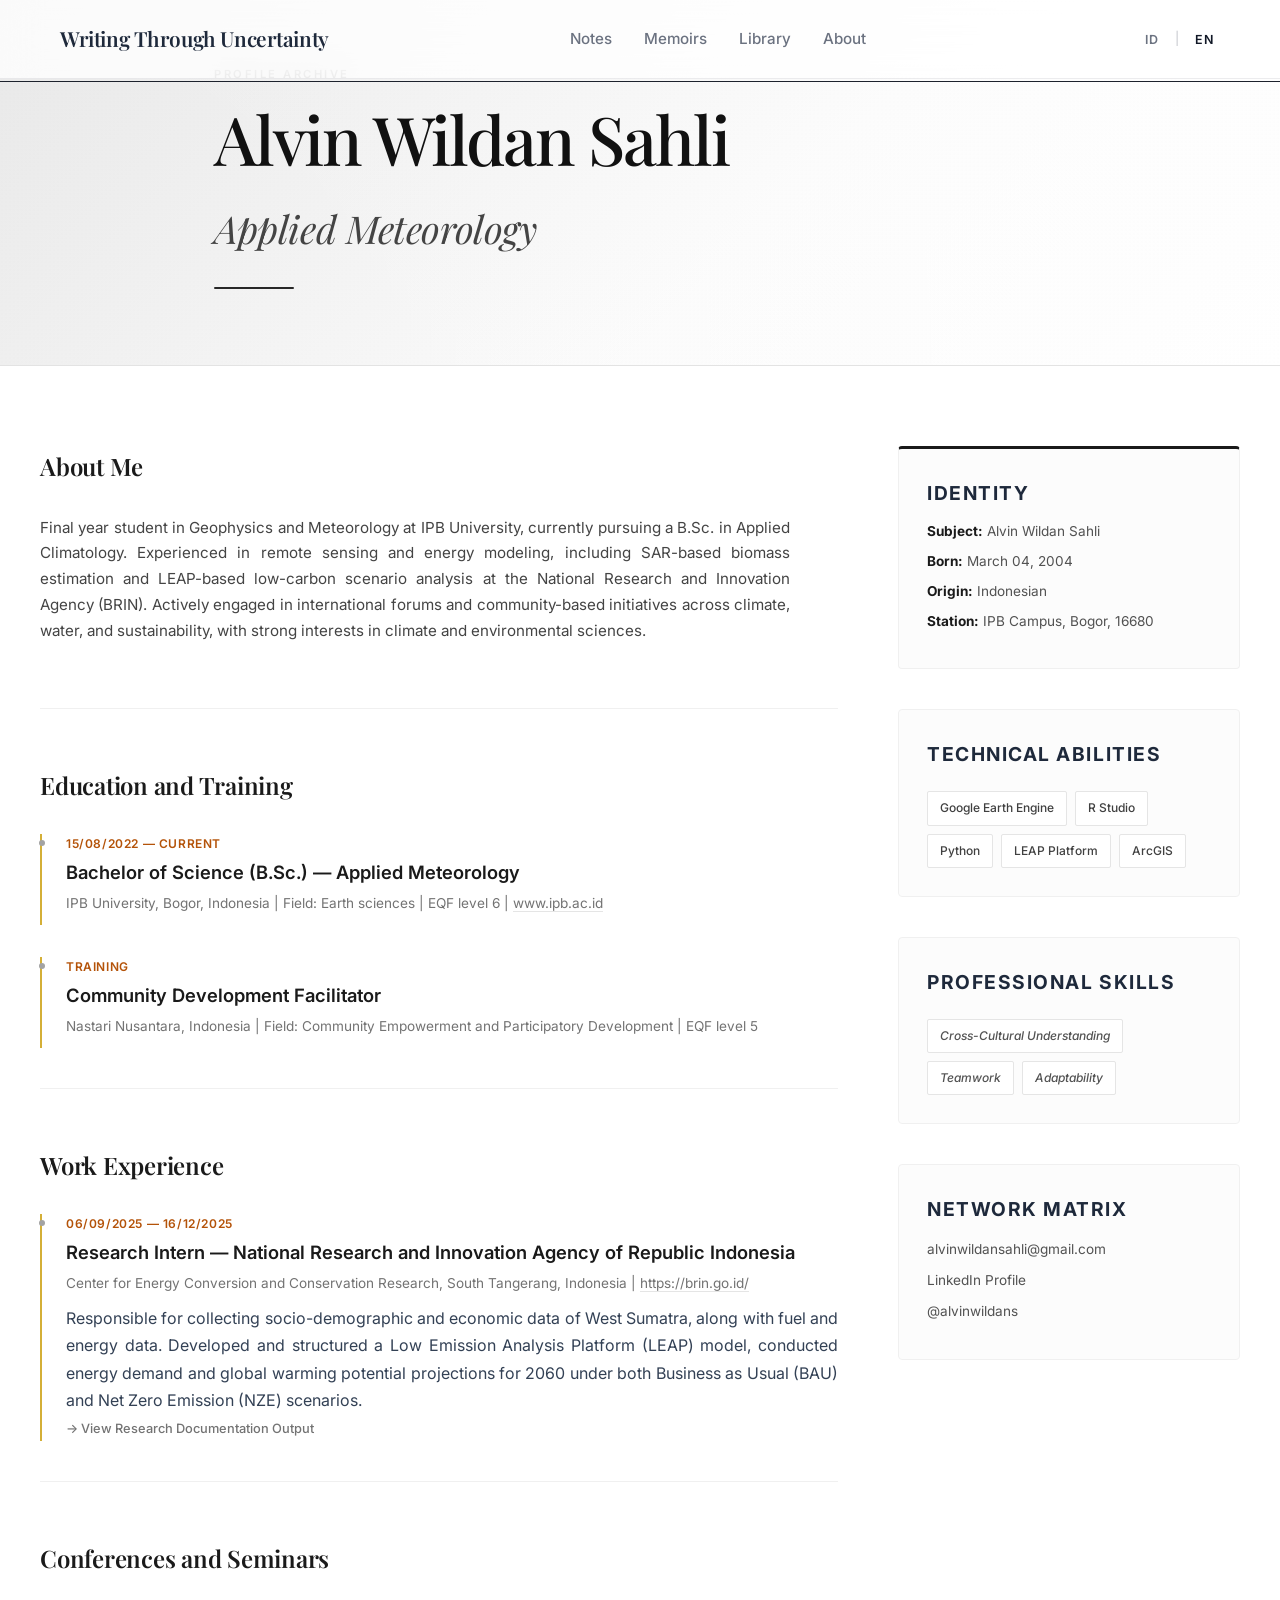
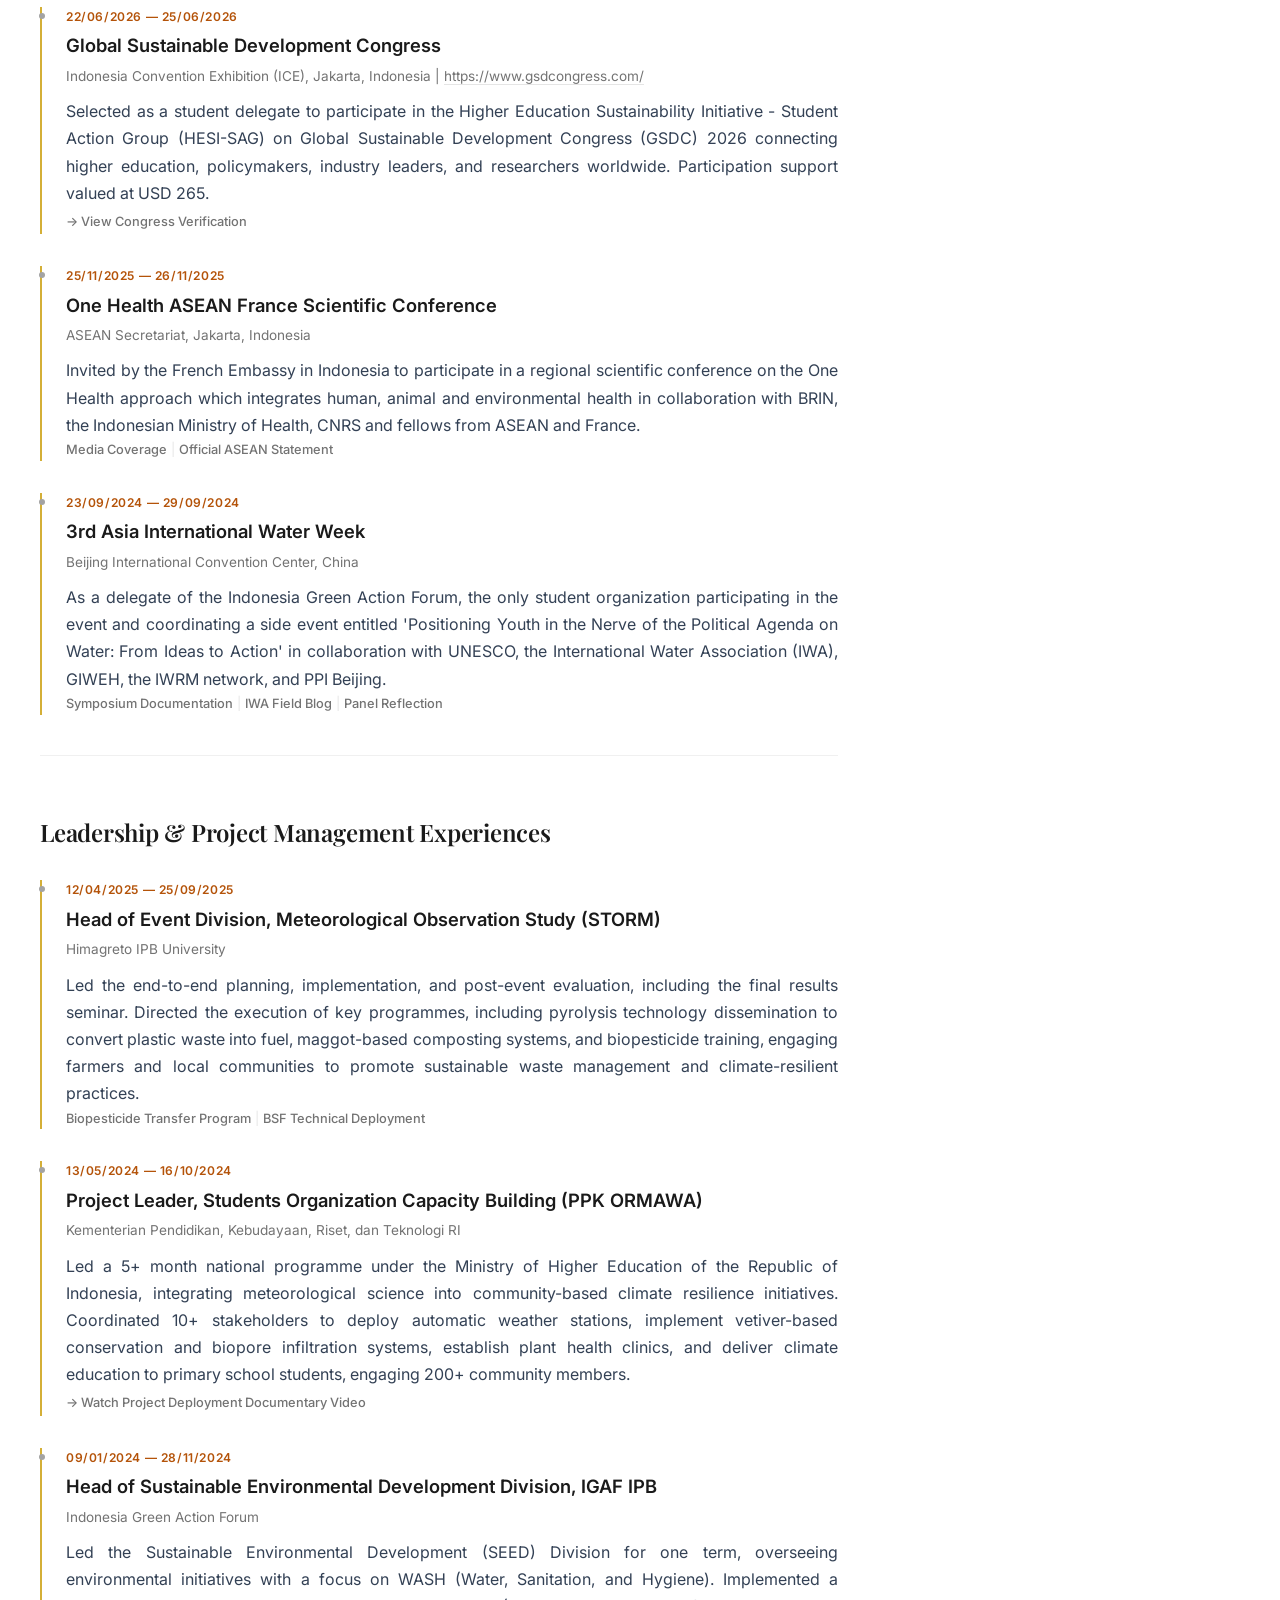
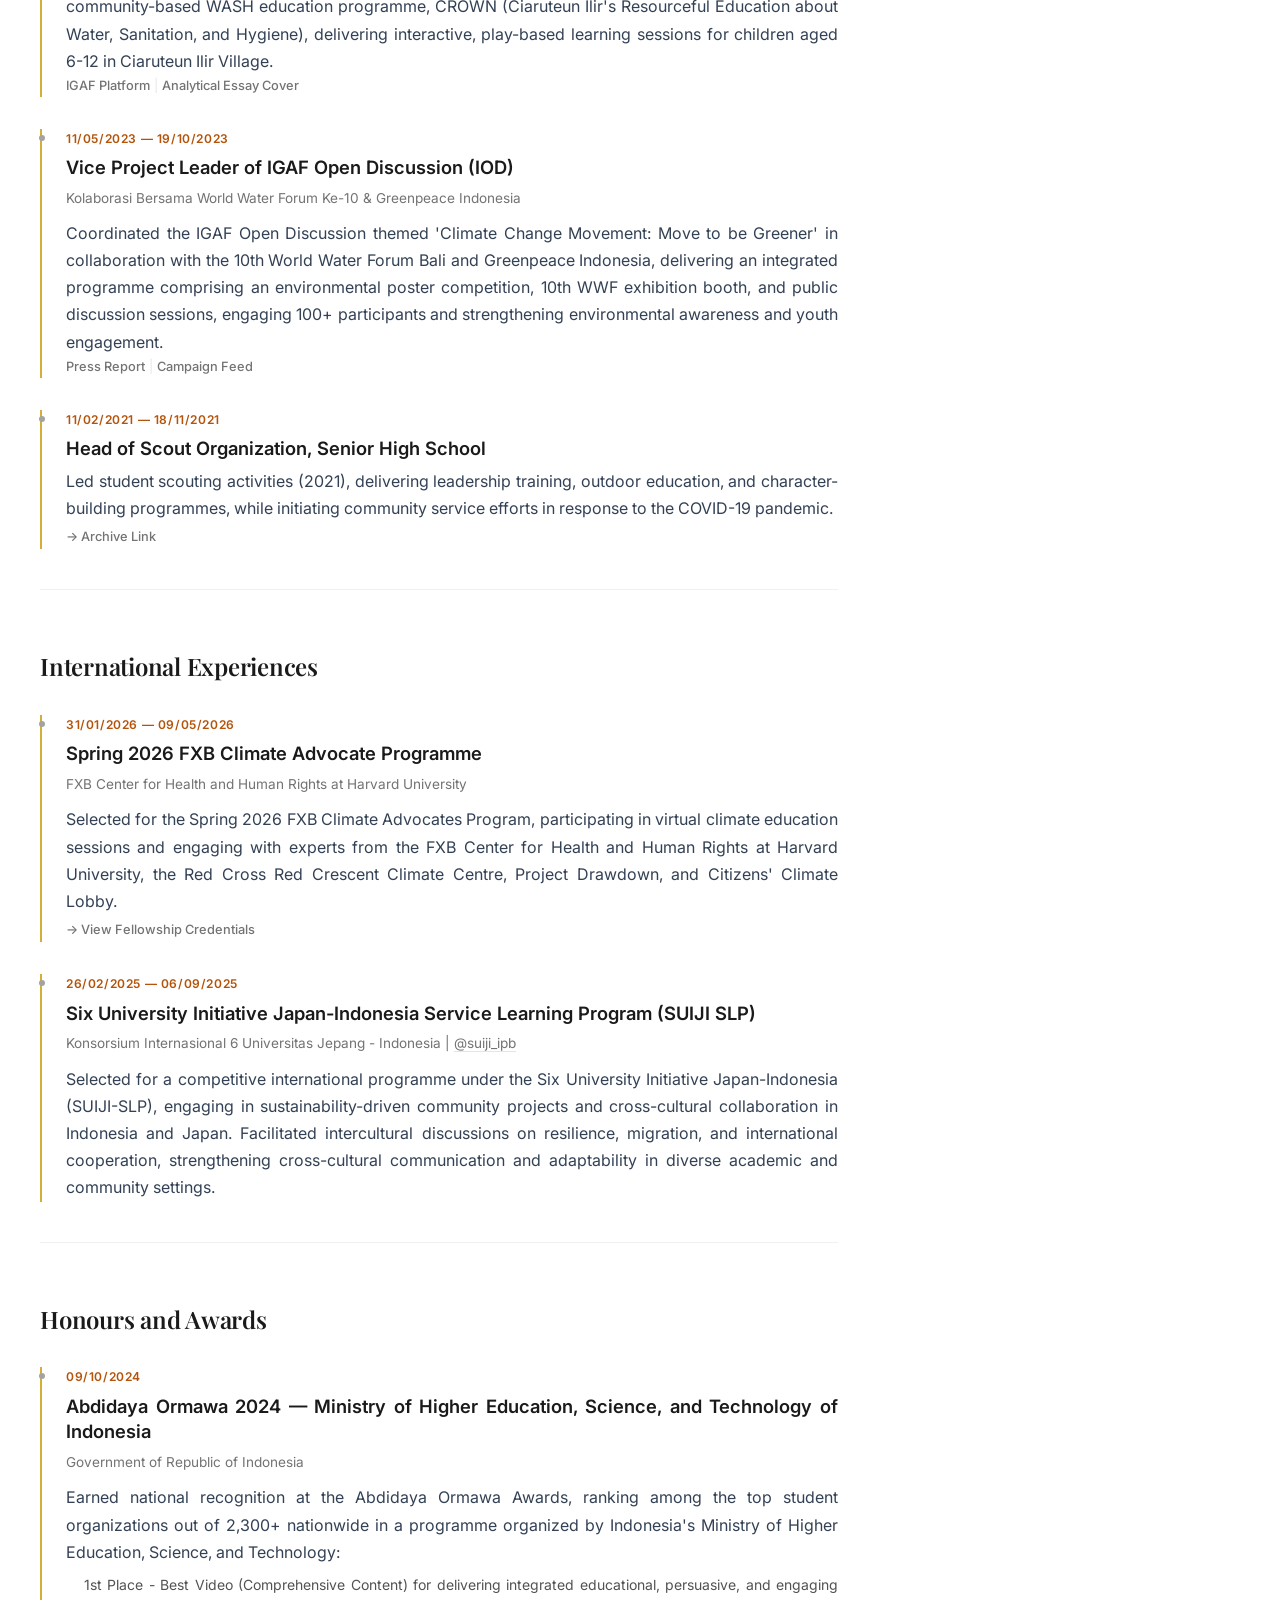
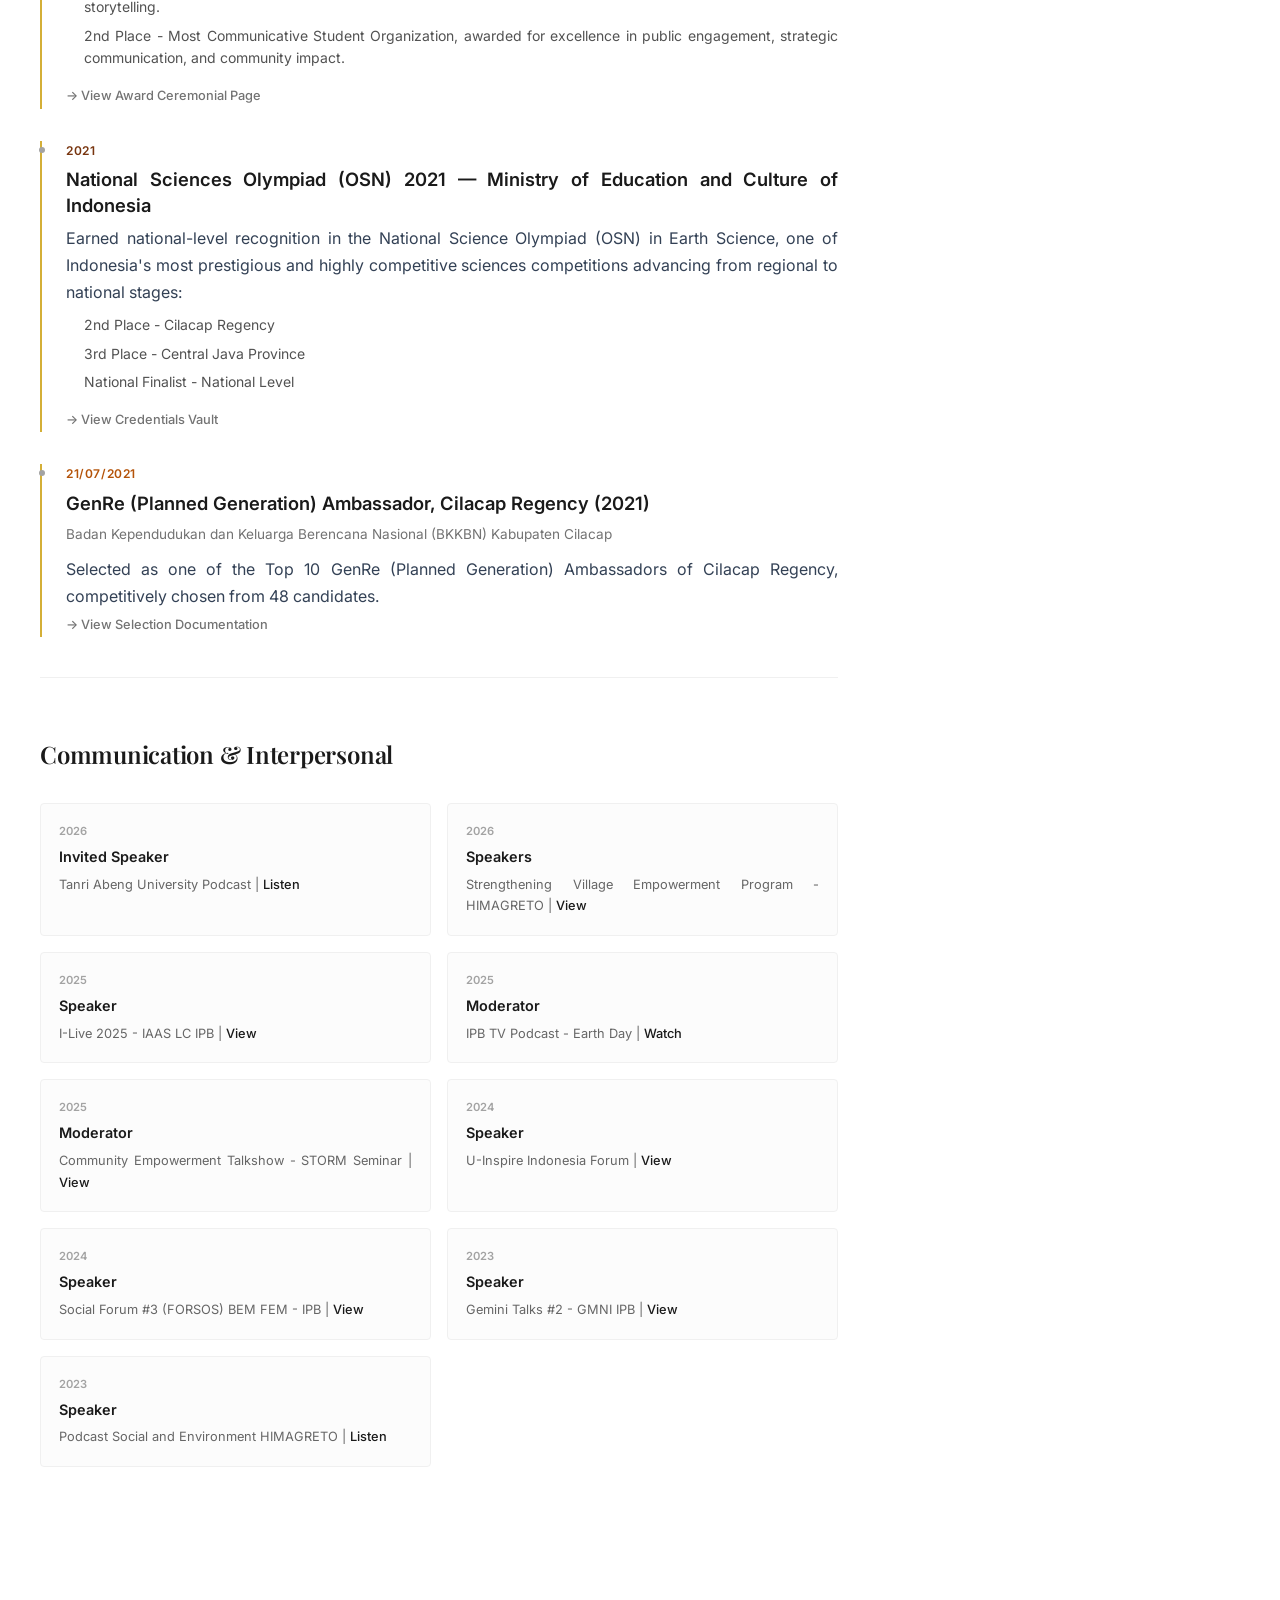
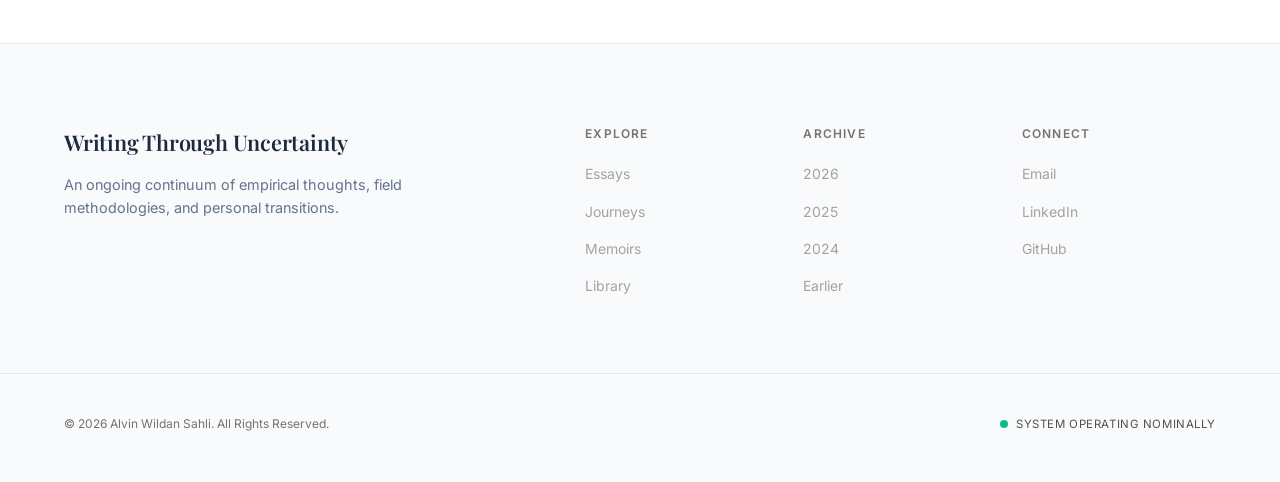
==== commit a048a6e2: "Update about.html" ====
--- a/about.html
+++ b/about.html
@@ -18,7 +18,7 @@
     <nav class="navbar">
       <div class="container nav-container">
         <div class="logo">
-          <a href="main.html" class="serif-brand"
+          <a href="index.html" class="serif-brand"
             >Writing Through Uncertainty</a
           >
         </div>
@@ -127,8 +127,8 @@
             Education and Training
           </h2>
           <div class="cv-timeline">
-            <div class="cv-timeline-item">
-              <span class="cv-item-date">15/08/2022 — CURRENT</span>
+            <div class="cv-timeline-item border-gold">
+              <span class="cv-item-date text-gold">15/08/2022 — CURRENT</span>
               <h3
                 data-lang-id="Sarjana Sains (B.Sc.) — Meteorologi Terapan"
                 data-lang-en="Bachelor of Science (B.Sc.) — Applied Meteorology"
@@ -144,8 +144,8 @@
               </p>
             </div>
 
-            <div class="cv-timeline-item">
-              <span class="cv-item-date">TRAINING</span>
+            <div class="cv-timeline-item border-gold">
+              <span class="cv-item-date text-gold">TRAINING</span>
               <h3
                 data-lang-id="Fasilitator Pengembangan Masyarakat"
                 data-lang-en="Community Development Facilitator"
@@ -169,8 +169,10 @@
             Work Experience
           </h2>
           <div class="cv-timeline">
-            <div class="cv-timeline-item">
-              <span class="cv-item-date">06/09/2025 — 16/12/2025</span>
+            <div class="cv-timeline-item border-gold">
+              <span class="cv-item-date text-gold"
+                >06/09/2025 — 16/12/2025</span
+              >
               <h3
                 data-lang-id="Magang Riset — Badan Riset dan Inovasi Nasional (BRIN RI)"
                 data-lang-en="Research Intern — National Research and Innovation Agency of Republic Indonesia"
@@ -217,8 +219,10 @@
             Conferences and Seminars
           </h2>
           <div class="cv-timeline">
-            <div class="cv-timeline-item">
-              <span class="cv-item-date">22/06/2026 — 25/06/2026</span>
+            <div class="cv-timeline-item border-gold">
+              <span class="cv-item-date text-gold"
+                >22/06/2026 — 25/06/2026</span
+              >
               <h3
                 data-lang-id="Global Sustainable Development Congress (GSDC 2026)"
                 data-lang-en="Global Sustainable Development Congress"
@@ -255,8 +259,10 @@
               >
             </div>
 
-            <div class="cv-timeline-item">
-              <span class="cv-item-date">25/11/2025 — 26/11/2025</span>
+            <div class="cv-timeline-item border-gold">
+              <span class="cv-item-date text-gold"
+                >25/11/2025 — 26/11/2025</span
+              >
               <h3
                 data-lang-id="One Health ASEAN France Scientific Conference"
                 data-lang-en="One Health ASEAN France Scientific Conference"
@@ -292,8 +298,10 @@
               </div>
             </div>
 
-            <div class="cv-timeline-item">
-              <span class="cv-item-date">23/09/2024 — 29/09/2024</span>
+            <div class="cv-timeline-item border-gold">
+              <span class="cv-item-date text-gold"
+                >23/09/2024 — 29/09/2024</span
+              >
               <h3
                 data-lang-id="3rd Asia International Water Week (AIWW)"
                 data-lang-en="3rd Asia International Water Week"
@@ -350,8 +358,10 @@
             Leadership & Project Management Experiences
           </h2>
           <div class="cv-timeline">
-            <div class="cv-timeline-item">
-              <span class="cv-item-date">12/04/2025 — 25/09/2025</span>
+            <div class="cv-timeline-item border-gold">
+              <span class="cv-item-date text-gold"
+                >12/04/2025 — 25/09/2025</span
+              >
               <h3
                 data-lang-id="Ketua Divisi Acara — Meteorological Observation Study (STORM)"
                 data-lang-en="Head of Event Division, Meteorological Observation Study (STORM)"
@@ -389,8 +399,10 @@
               </div>
             </div>
 
-            <div class="cv-timeline-item">
-              <span class="cv-item-date">13/05/2024 — 16/10/2024</span>
+            <div class="cv-timeline-item border-gold">
+              <span class="cv-item-date text-gold"
+                >13/05/2024 — 16/10/2024</span
+              >
               <h3
                 data-lang-id="Ketua Pelaksana — PPK ORMAWA"
                 data-lang-en="Project Leader, Students Organization Capacity Building (PPK ORMAWA)"
@@ -424,8 +436,10 @@
               >
             </div>
 
-            <div class="cv-timeline-item">
-              <span class="cv-item-date">09/01/2024 — 28/11/2024</span>
+            <div class="cv-timeline-item border-gold">
+              <span class="cv-item-date text-gold"
+                >09/01/2024 — 28/11/2024</span
+              >
               <h3
                 data-lang-id="Ketua Divisi Lingkungan Berkelanjutan — IGAF IPB"
                 data-lang-en="Head of Sustainable Environmental Development Division, IGAF IPB"
@@ -463,8 +477,10 @@
               </div>
             </div>
 
-            <div class="cv-timeline-item">
-              <span class="cv-item-date">11/05/2023 — 19/10/2023</span>
+            <div class="cv-timeline-item border-gold">
+              <span class="cv-item-date text-gold"
+                >11/05/2023 — 19/10/2023</span
+              >
               <h3
                 data-lang-id="Wakil Ketua Pelaksana — IGAF Open Discussion (IOD)"
                 data-lang-en="Vice Project Leader of IGAF Open Discussion (IOD)"
@@ -505,8 +521,10 @@
               </div>
             </div>
 
-            <div class="cv-timeline-item">
-              <span class="cv-item-date">11/02/2021 — 18/11/2021</span>
+            <div class="cv-timeline-item border-gold">
+              <span class="cv-item-date text-gold"
+                >11/02/2021 — 18/11/2021</span
+              >
               <h3
                 data-lang-id="Ketua Organisasi Pramuka, SMA"
                 data-lang-en="Head of Scout Organization, Senior High School"
@@ -543,8 +561,10 @@
             International Experiences
           </h2>
           <div class="cv-timeline">
-            <div class="cv-timeline-item">
-              <span class="cv-item-date">31/01/2026 — 09/05/2026</span>
+            <div class="cv-timeline-item border-gold">
+              <span class="cv-item-date text-gold"
+                >31/01/2026 — 09/05/2026</span
+              >
               <h3
                 data-lang-id="Spring 2026 FXB Climate Advocate Programme"
                 data-lang-en="Spring 2026 FXB Climate Advocate Programme"
@@ -574,8 +594,10 @@
               >
             </div>
 
-            <div class="cv-timeline-item">
-              <span class="cv-item-date">26/02/2025 — 06/09/2025</span>
+            <div class="cv-timeline-item border-gold">
+              <span class="cv-item-date text-gold"
+                >26/02/2025 — 06/09/2025</span
+              >
               <h3
                 data-lang-id="Six University Initiative Japan-Indonesia Service Learning Program (SUIJI SLP)"
                 data-lang-en="Six University Initiative Japan-Indonesia Service Learning Program (SUIJI SLP)"
@@ -670,7 +692,7 @@
               >
             </div>
 
-            <div class="cv-timeline-item border-bronze">
+            <div class="cv-timeline-item border-gold">
               <span class="cv-item-date text-bronze">2021</span>
               <h3
                 data-lang-id="Olimpiade Sains Nasional (OSN) 2021 — Kementerian Pendidikan dan Kebudayaan Indonesia"
@@ -718,8 +740,8 @@
               >
             </div>
 
-            <div class="cv-timeline-item">
-              <span class="cv-item-date">21/07/2021</span>
+            <div class="cv-timeline-item border-gold">
+              <span class="cv-item-date text-gold">21/07/2021</span>
               <h3
                 data-lang-id="Duta GenRe (Generasi Berencana) Kabupaten Cilacap (2021)"
                 data-lang-en="GenRe (Planned Generation) Ambassador, Cilacap Regency (2021)"
--- a/style.css
+++ b/style.css
@@ -183,23 +183,35 @@
 /* ==========================================================================
    3. LAYOUT: NAVIGATION
    ========================================================================== */
-
-/* Main Navbar */
+/* =========================================
+   1. BASE NAVBAR (Desktop View)
+   ========================================= */
 .navbar {
-  position: sticky;
+  position: fixed; /* Diubah menjadi fixed agar konsisten menempel */
   top: 0;
+  left: 0;
+  width: 100%;
   z-index: 999;
   backdrop-filter: blur(18px);
   -webkit-backdrop-filter: blur(18px);
-  background: rgba(255, 255, 255, 0.78);
+  background: rgba(
+    255,
+    255,
+    255,
+    0.78
+  ); /* Sesuaikan dengan var(--bg-primary) jika perlu */
   border-bottom: 1px solid var(--border);
+  margin-bottom: 0 !important;
 }
 
 .nav-container {
+  display: flex;
+  justify-content: space-between;
+  align-items: center;
   height: 78px;
-  display: flex;
-  align-items: center;
-  justify-content: space-between;
+  max-width: 1200px; /* Opsional: batas lebar aman */
+  margin: 0 auto;
+  padding: 0 20px;
 }
 
 .logo a {
@@ -207,22 +219,29 @@
   font-size: 1.3rem;
   font-weight: 600;
   letter-spacing: -0.02em;
+  text-decoration: none;
+  color: var(--text-accent);
 }
 
 .nav-links {
   display: flex;
+  list-style: none;
   gap: 32px;
+  margin: 0;
+  padding: 0;
 }
 
 .nav-links a {
   position: relative;
+  text-decoration: none;
   color: var(--text-soft);
-  font-size: 0.9rem;
+  font-size: 0.95rem;
   font-weight: 500;
-  transition: var(--ease);
-}
-
-.nav-links a:hover {
+  transition: var(--ease, 0.3s ease);
+}
+
+.nav-links a:hover,
+.nav-links a.active {
   color: var(--text);
 }
 
@@ -264,16 +283,12 @@
   text-transform: uppercase;
   color: var(--text-soft);
   padding: 4px 6px;
-  transition: var(--ease);
-}
-
-.lang-btn:hover {
-  color: var(--text);
-}
-
+  transition: var(--ease, 0.3s ease);
+}
+
+.lang-btn:hover,
 .lang-btn.active {
   color: var(--text);
-  position: relative;
 }
 
 .lang-btn.active::after {
@@ -286,79 +301,67 @@
   background: var(--accent-blue);
 }
 
-/* Library Architecture Integration Navbar Modifier */
-.navbar {
-  position: fixed;
-  top: 0;
-  left: 0;
-  width: 100%;
-  z-index: 100;
-  margin-bottom: 0 !important;
-}
-
-/* Essays Navbar Redefinition */
-.navbar {
-  border-bottom: 1px solid var(--border-color);
-  background: var(--bg-primary);
-  position: sticky;
-  top: 0;
-  z-index: 100;
-}
-
-.nav-container {
-  display: flex;
-  justify-content: space-between;
-  align-items: center;
-  height: 70px;
-}
-
-.serif-brand {
-  font-family: var(--font-serif);
-  font-size: 1.25rem;
-  font-weight: 600;
-  text-decoration: none;
-  color: var(--text-accent);
-}
-
-.nav-links {
-  display: flex;
-  list-style: none;
-  gap: 2rem;
-}
-
-.nav-links a {
-  text-decoration: none;
-  color: var(--text-muted);
-  font-size: 0.95rem;
-  font-weight: 500;
-  transition: color 0.2s ease;
-}
-
-.nav-links a:hover,
-.nav-links a.active {
-  color: var(--text-accent);
-}
-
-.lang-switcher {
-  display: flex;
-  align-items: center;
-  gap: 0.5rem;
-  font-size: 0.85rem;
-  color: var(--border-color);
-}
-
-.lang-btn {
-  background: none;
-  border: none;
-  cursor: pointer;
-  color: var(--text-muted);
-  font-weight: 600;
-}
-
-.lang-btn.active {
-  color: var(--text-accent);
-}
-
+/* =========================================
+   2. MOBILE MODIFIER (Bottom Navigation) - FORCE OVERRIDE
+   ========================================= */
+@media screen and (max-width: 768px) {
+  .navbar {
+    top: auto !important;
+    bottom: 0 !important;
+    border-bottom: none !important;
+    border-top: 1px solid var(--border) !important;
+    position: fixed !important;
+  }
+
+  .nav-container {
+    height: 60px !important;
+    padding: 0 10px !important;
+    justify-content: space-between !important;
+    display: flex !important;
+    width: 100% !important;
+    box-sizing: border-box !important;
+  }
+
+  .logo {
+    display: none !important;
+  }
+
+  /* Memaksa Navigasi Muncul Kembali */
+  .nav-links {
+    display: flex !important;
+    flex-direction: row !important;
+    flex: 1 !important;
+    justify-content: flex-start !important; /* Rata kiri */
+    align-items: center !important;
+    gap: 12px !important; /* Jarak antar menu */
+    margin: 0 !important;
+    padding: 0 !important;
+    width: auto !important;
+  }
+
+  .nav-links li {
+    display: block !important;
+  }
+
+  .nav-links a {
+    font-size: 0.75rem !important; /* Font dikecilkan agar muat di layar HP */
+    padding: 5px 2px !important;
+    white-space: nowrap !important; /* Mencegah teks turun ke bawah */
+  }
+
+  /* Menjaga Tombol Bahasa di Kanan */
+  .lang-switcher {
+    margin-left: auto !important; /* Mendorong tombol ke ujung kanan */
+    gap: 5px !important;
+    flex-shrink: 0 !important;
+    display: flex !important;
+  }
+
+  .lang-btn {
+    font-size: 0.7rem !important;
+    padding: 2px !important;
+  }
+}
 /* ==========================================================================
    4. LAYOUT: FOOTER
    ========================================================================== */
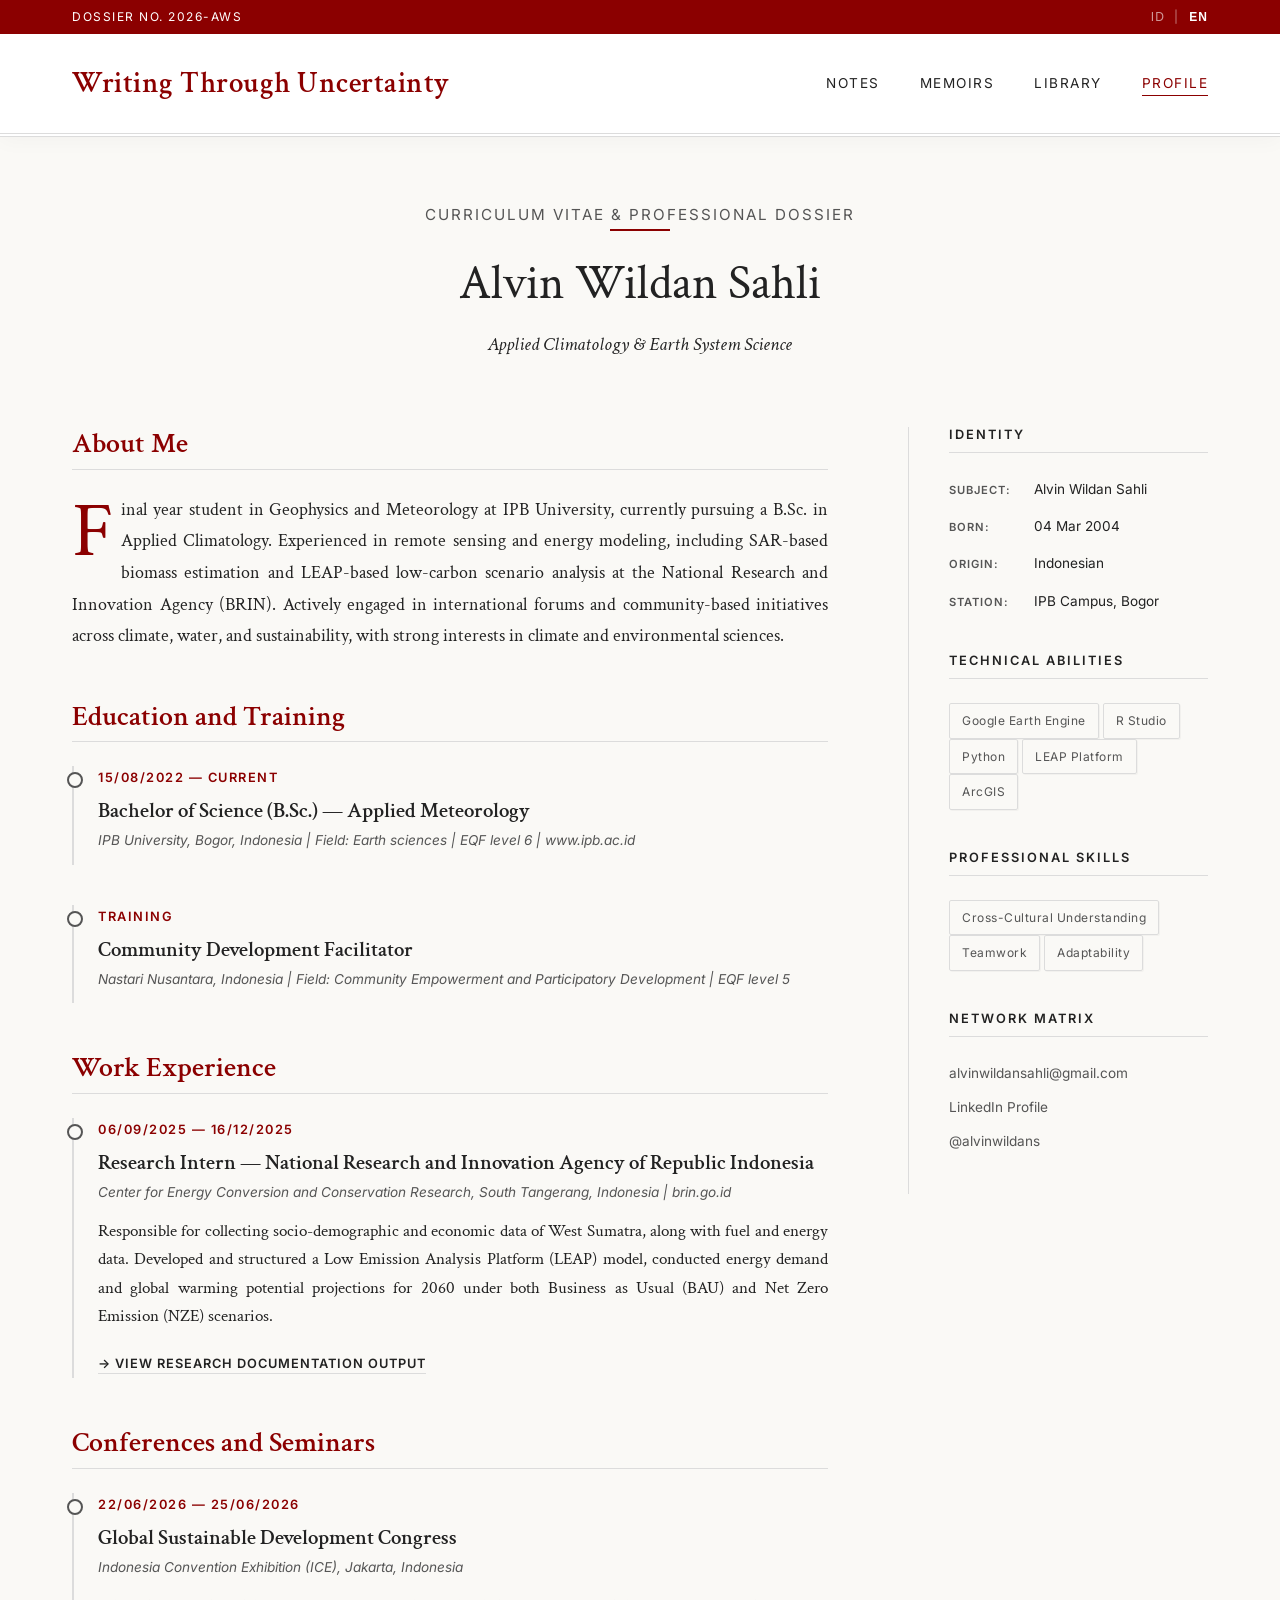
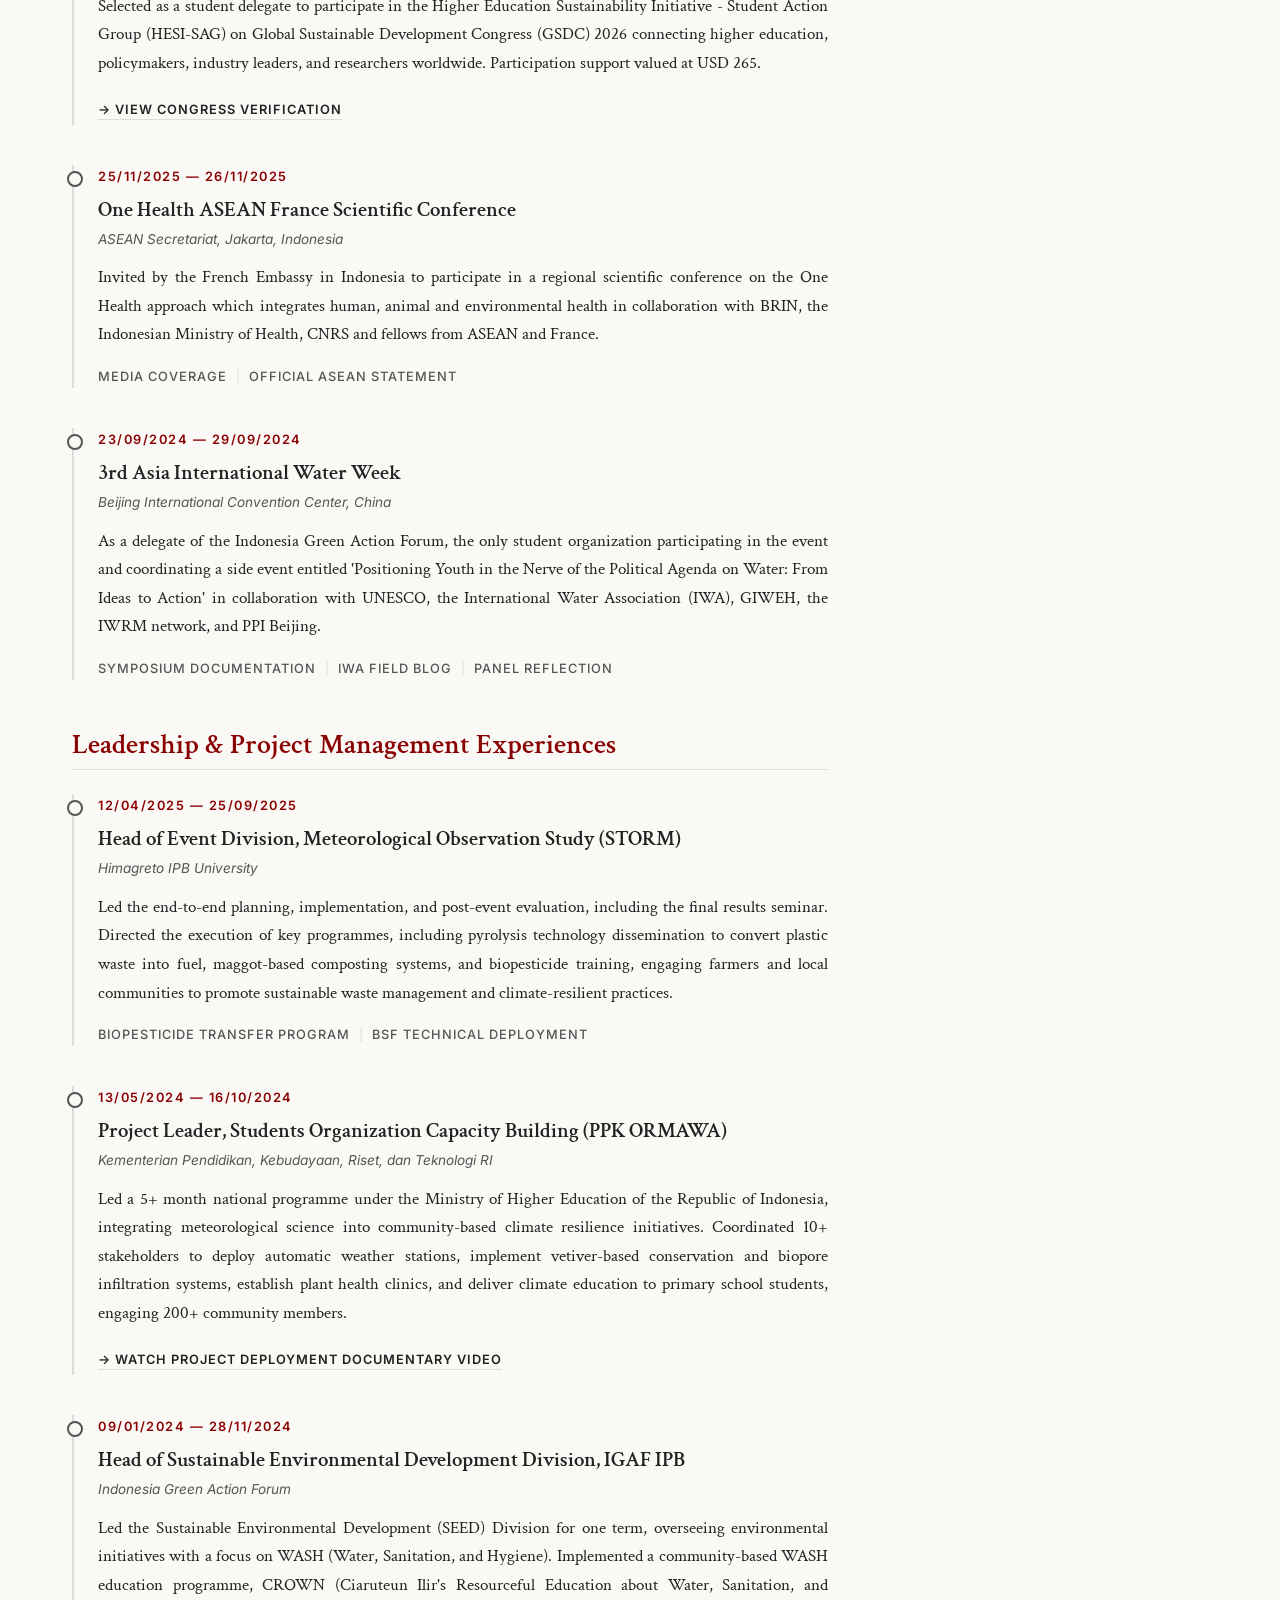
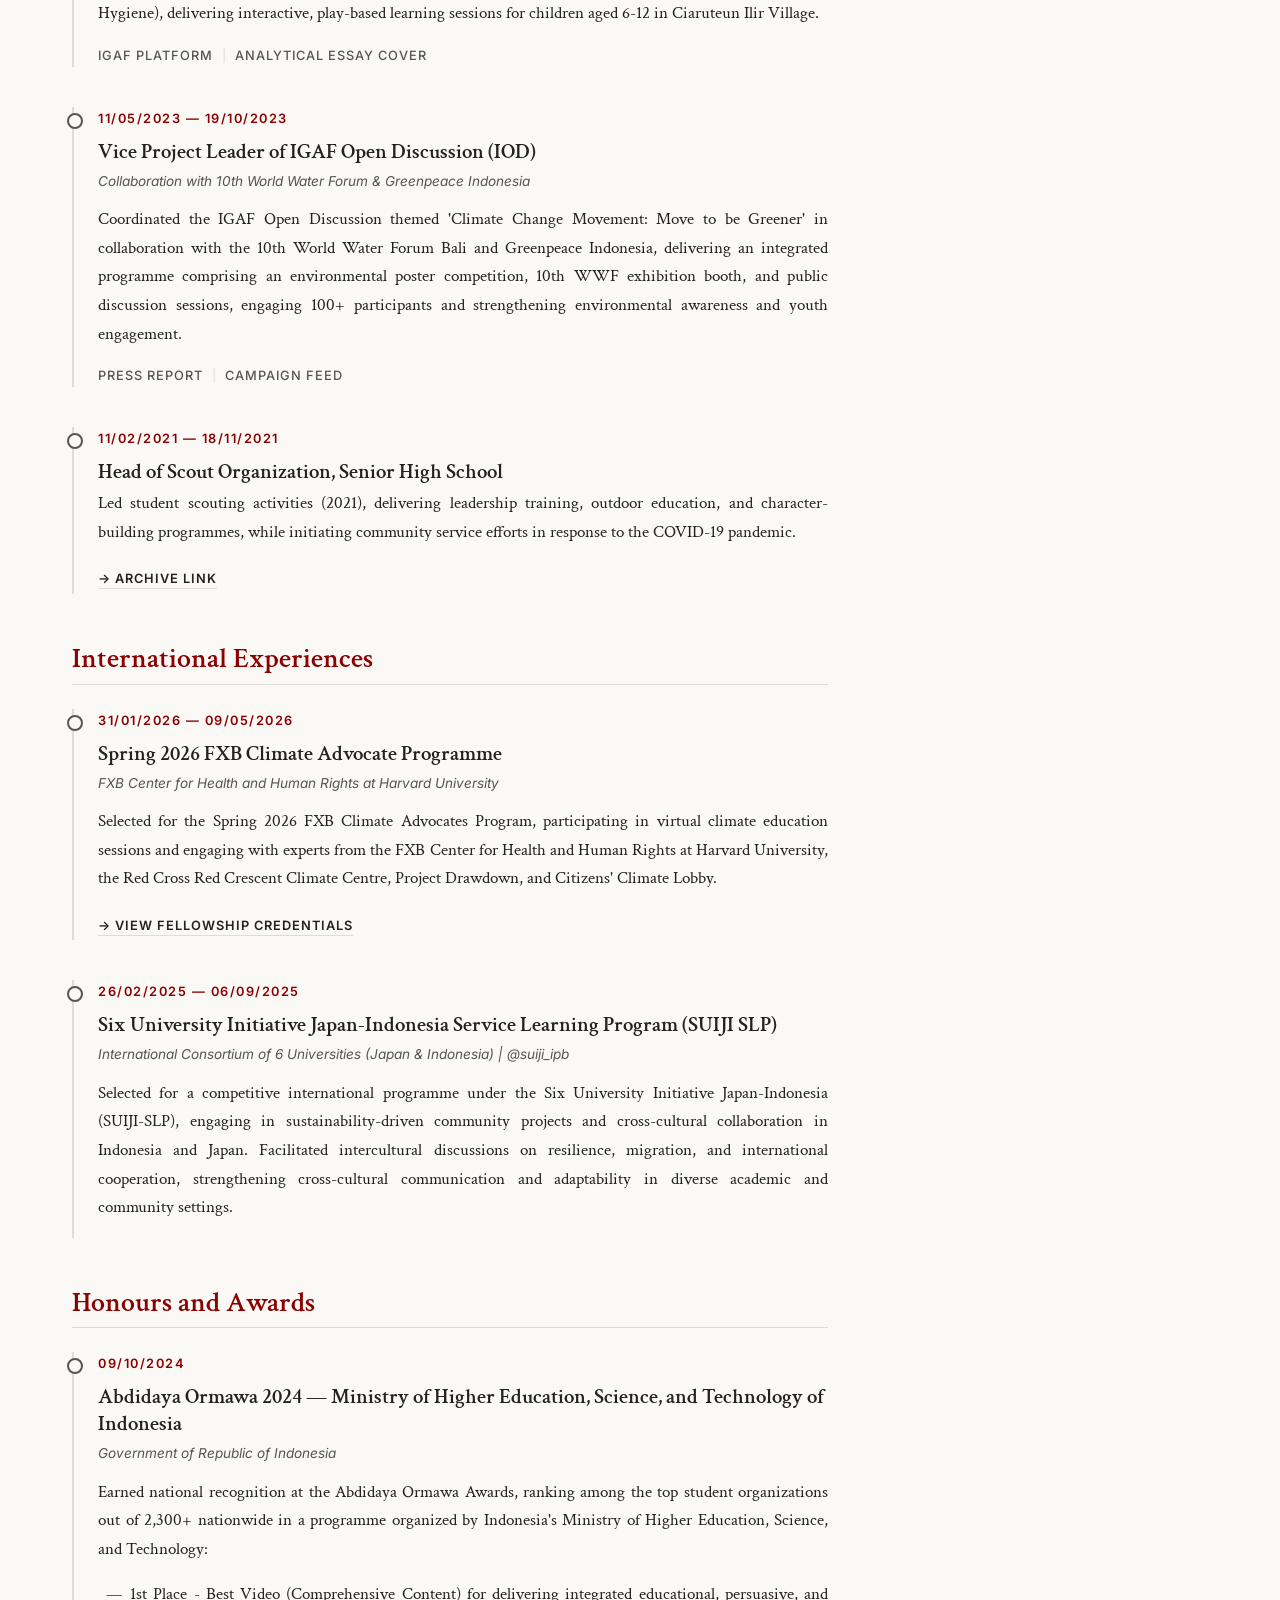
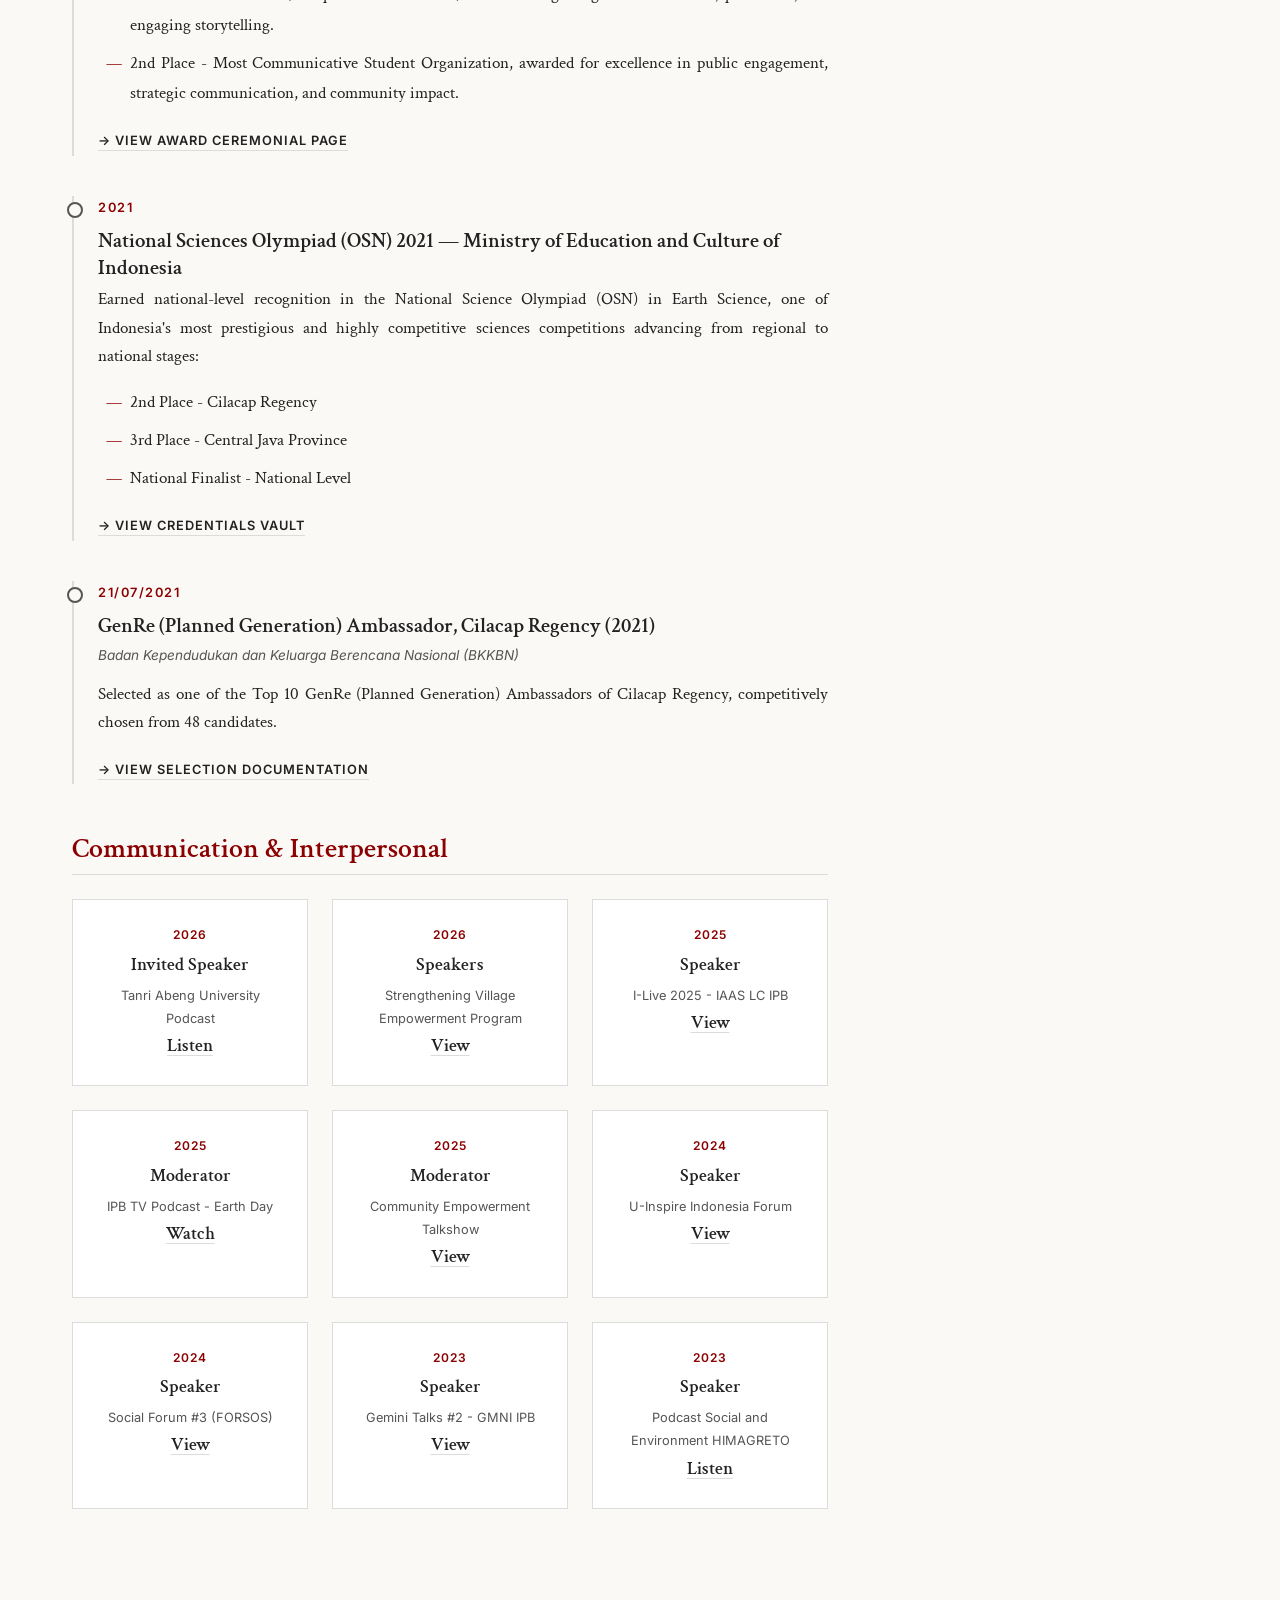
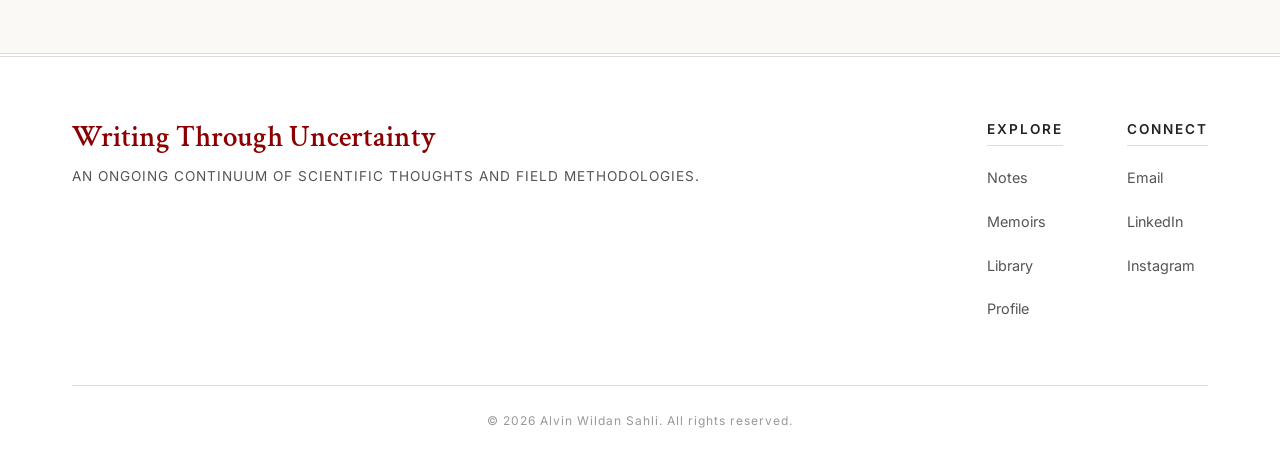
==== commit af73a98e: "Add files via upload" ====
--- a/about.html
+++ b/about.html
@@ -3,26 +3,50 @@
   <head>
     <meta charset="UTF-8" />
     <meta name="viewport" content="width=device-width, initial-scale=1.0" />
-    <title>Essays | Writing Through Uncertainty</title>
+    <title>Academic Profile | Writing Through Uncertainty</title>
 
     <link rel="preconnect" href="https://fonts.googleapis.com" />
     <link rel="preconnect" href="https://fonts.gstatic.com" crossorigin />
     <link
-      href="https://fonts.googleapis.com/css2?family=Inter:wght@300;400;500;600;700&family=Playfair+Display:ital,wght@0,400;0,500;0,600;0,700;1,400&display=swap"
+      href="https://fonts.googleapis.com/css2?family=Crimson+Text:ital,wght@0,400;0,600;0,700;1,400;1,600&family=Inter:wght@300;400;500;600&display=swap"
       rel="stylesheet"
     />
 
     <link rel="stylesheet" href="style.css" />
   </head>
   <body>
-    <nav class="navbar">
-      <div class="container nav-container">
+    <header class="university-header">
+      <div class="top-bar">
+        <div class="top-bar-inner">
+          <span
+            class="dossier-id"
+            data-lang-id="ARSIP NO. 2026-AWS"
+            data-lang-en="DOSSIER NO. 2026-AWS"
+            >DOSSIER NO. 2026-AWS</span
+          >
+
+          <div class="lang-switcher">
+            <button class="lang-btn" id="btn-id" onclick="switchLanguage('id')">
+              ID
+            </button>
+            <span class="lang-divider">|</span>
+            <button
+              class="lang-btn active"
+              id="btn-en"
+              onclick="switchLanguage('en')"
+            >
+              EN
+            </button>
+          </div>
+        </div>
+      </div>
+
+      <nav class="main-nav">
         <div class="logo">
           <a href="index.html" class="serif-brand"
             >Writing Through Uncertainty</a
           >
         </div>
-
         <ul class="nav-links">
           <li>
             <a href="essays.html" data-lang-id="Catatan" data-lang-en="Notes"
@@ -40,59 +64,48 @@
             >
           </li>
           <li>
-            <a href="about.html" data-lang-id="Tentang" data-lang-en="About"
-              >About</a
+            <a
+              href="about.html"
+              class="active"
+              data-lang-id="Profil"
+              data-lang-en="Profile"
+              >Profile</a
             >
           </li>
         </ul>
-
-        <div class="lang-switcher">
-          <button class="lang-btn" id="btn-id" onclick="switchLanguage('id')">
-            ID
-          </button>
-          <span class="lang-divider">|</span>
-          <button
-            class="lang-btn active"
-            id="btn-en"
-            onclick="switchLanguage('en')"
-          >
-            EN
-          </button>
-        </div>
-      </div>
-    </nav>
-
-    <header class="hero hero-monochrome">
-      <div class="hero-bg-monochrome"></div>
-      <div class="hero-overlay-monochrome"></div>
-      <div class="hero-grain"></div>
-      <div class="container hero-content">
-        <p
-          class="subtitle"
-          data-lang-id="Arsip Profil"
-          data-lang-en="Profile Archive"
-        >
-          Profile Archive
-        </p>
-        <h1>
-          <span
-            data-lang-id="Alvin Wildan Sahli"
-            data-lang-en="Alvin Wildan Sahli"
-            >Alvin Wildan Sahli</span
-          ><br />
-          <span
-            class="italic font-sub"
-            data-lang-id="Meteorologi Terapan"
-            data-lang-en="Applied Meteorology"
-            >Applied Meteorology</span
-          >
-        </h1>
-        <div class="hero-structural-line"></div>
-      </div>
+      </nav>
     </header>
 
-    <main class="container cv-page-wrapper">
-      <div class="cv-main-content">
+    <div class="page-title-banner">
+      <p
+        class="page-subtitle"
+        data-lang-id="Curriculum Vitae & Rekam Jejak"
+        data-lang-en="Curriculum Vitae & Professional Dossier"
+      >
+        Curriculum Vitae & Professional Dossier
+      </p>
+      <div class="title-ornament"></div>
+      <h1 class="page-title">Alvin Wildan Sahli</h1>
+      <p
+        class="page-subtitle"
+        style="
+          text-transform: none;
+          font-family: var(--font-serif);
+          font-size: 1.2rem;
+          font-style: italic;
+          letter-spacing: normal;
+          color: var(--text-main);
+          margin-top: 1rem;
+        "
+        data-lang-id="Klimatologi Terapan & Sains Sistem Bumi"
+        data-lang-en="Applied Climatology & Earth System Science"
+      >
+        Applied Climatology & Earth System Science
+      </p>
+    </div>
+
+    <main class="container layout-academic">
+      <div class="main-content">
         <section class="cv-section-block">
           <h2
             class="cv-section-title"
@@ -101,8 +114,9 @@
           >
             About Me
           </h2>
-          <div class="cv-body-text">
+          <div class="academic-text">
             <p
+              class="drop-cap"
               data-lang-id="Saya adalah mahasiswa tingkat akhir di bidang Geofisika dan Meteorologi IPB University, saat ini sedang menempuh pendidikan Sarjana (B.Sc.) Meteorologi Terapan. Memiliki pengalaman mendalam dalam pengindraan jauh satelit dan pemodelan energi kuantitatif, mencakup estimasi biomassa berbasis radar SAR serta analisis skenario rendah karbon berbasis LEAP di Badan Riset dan Inovasi Nasional (BRIN). Aktif terlibat dalam forum internasional dan inisiatif berbasis komunitas lintas sektor iklim, air, dan keberlanjutan global, dengan ketertarikan kuat pada sains iklim dan lingkungan."
               data-lang-en="Final year student in Geophysics and Meteorology at IPB University, currently pursuing a B.Sc. in Applied Climatology. Experienced in remote sensing and energy modeling, including SAR-based biomass estimation and LEAP-based low-carbon scenario analysis at the National Research and Innovation Agency (BRIN). Actively engaged in international forums and community-based initiatives across climate, water, and sustainability, with strong interests in climate and environmental sciences."
             >
@@ -127,8 +141,8 @@
             Education and Training
           </h2>
           <div class="cv-timeline">
-            <div class="cv-timeline-item border-gold">
-              <span class="cv-item-date text-gold">15/08/2022 — CURRENT</span>
+            <div class="cv-timeline-item">
+              <span class="cv-item-date">15/08/2022 — CURRENT</span>
               <h3
                 data-lang-id="Sarjana Sains (B.Sc.) — Meteorologi Terapan"
                 data-lang-en="Bachelor of Science (B.Sc.) — Applied Meteorology"
@@ -144,8 +158,8 @@
               </p>
             </div>
 
-            <div class="cv-timeline-item border-gold">
-              <span class="cv-item-date text-gold">TRAINING</span>
+            <div class="cv-timeline-item">
+              <span class="cv-item-date">TRAINING</span>
               <h3
                 data-lang-id="Fasilitator Pengembangan Masyarakat"
                 data-lang-en="Community Development Facilitator"
@@ -169,10 +183,8 @@
             Work Experience
           </h2>
           <div class="cv-timeline">
-            <div class="cv-timeline-item border-gold">
-              <span class="cv-item-date text-gold"
-                >06/09/2025 — 16/12/2025</span
-              >
+            <div class="cv-timeline-item">
+              <span class="cv-item-date">06/09/2025 — 16/12/2025</span>
               <h3
                 data-lang-id="Magang Riset — Badan Riset dan Inovasi Nasional (BRIN RI)"
                 data-lang-en="Research Intern — National Research and Innovation Agency of Republic Indonesia"
@@ -184,7 +196,7 @@
                 Center for Energy Conversion and Conservation Research, South
                 Tangerang, Indonesia |
                 <a href="https://brin.go.id/" target="_blank" rel="noopener"
-                  >https://brin.go.id/</a
+                  >brin.go.id</a
                 >
               </p>
               <p
@@ -219,10 +231,8 @@
             Conferences and Seminars
           </h2>
           <div class="cv-timeline">
-            <div class="cv-timeline-item border-gold">
-              <span class="cv-item-date text-gold"
-                >22/06/2026 — 25/06/2026</span
-              >
+            <div class="cv-timeline-item">
+              <span class="cv-item-date">22/06/2026 — 25/06/2026</span>
               <h3
                 data-lang-id="Global Sustainable Development Congress (GSDC 2026)"
                 data-lang-en="Global Sustainable Development Congress"
@@ -230,13 +240,7 @@
                 Global Sustainable Development Congress
               </h3>
               <p class="cv-item-meta">
-                Indonesia Convention Exhibition (ICE), Jakarta, Indonesia |
-                <a
-                  href="https://www.gsdcongress.com/"
-                  target="_blank"
-                  rel="noopener"
-                  >https://www.gsdcongress.com/</a
-                >
+                Indonesia Convention Exhibition (ICE), Jakarta, Indonesia
               </p>
               <p
                 class="cv-body-text"
@@ -259,10 +263,8 @@
               >
             </div>
 
-            <div class="cv-timeline-item border-gold">
-              <span class="cv-item-date text-gold"
-                >25/11/2025 — 26/11/2025</span
-              >
+            <div class="cv-timeline-item">
+              <span class="cv-item-date">25/11/2025 — 26/11/2025</span>
               <h3
                 data-lang-id="One Health ASEAN France Scientific Conference"
                 data-lang-en="One Health ASEAN France Scientific Conference"
@@ -298,10 +300,8 @@
               </div>
             </div>
 
-            <div class="cv-timeline-item border-gold">
-              <span class="cv-item-date text-gold"
-                >23/09/2024 — 29/09/2024</span
-              >
+            <div class="cv-timeline-item">
+              <span class="cv-item-date">23/09/2024 — 29/09/2024</span>
               <h3
                 data-lang-id="3rd Asia International Water Week (AIWW)"
                 data-lang-en="3rd Asia International Water Week"
@@ -358,10 +358,8 @@
             Leadership & Project Management Experiences
           </h2>
           <div class="cv-timeline">
-            <div class="cv-timeline-item border-gold">
-              <span class="cv-item-date text-gold"
-                >12/04/2025 — 25/09/2025</span
-              >
+            <div class="cv-timeline-item">
+              <span class="cv-item-date">12/04/2025 — 25/09/2025</span>
               <h3
                 data-lang-id="Ketua Divisi Acara — Meteorological Observation Study (STORM)"
                 data-lang-en="Head of Event Division, Meteorological Observation Study (STORM)"
@@ -399,10 +397,8 @@
               </div>
             </div>
 
-            <div class="cv-timeline-item border-gold">
-              <span class="cv-item-date text-gold"
-                >13/05/2024 — 16/10/2024</span
-              >
+            <div class="cv-timeline-item">
+              <span class="cv-item-date">13/05/2024 — 16/10/2024</span>
               <h3
                 data-lang-id="Ketua Pelaksana — PPK ORMAWA"
                 data-lang-en="Project Leader, Students Organization Capacity Building (PPK ORMAWA)"
@@ -436,10 +432,8 @@
               >
             </div>
 
-            <div class="cv-timeline-item border-gold">
-              <span class="cv-item-date text-gold"
-                >09/01/2024 — 28/11/2024</span
-              >
+            <div class="cv-timeline-item">
+              <span class="cv-item-date">09/01/2024 — 28/11/2024</span>
               <h3
                 data-lang-id="Ketua Divisi Lingkungan Berkelanjutan — IGAF IPB"
                 data-lang-en="Head of Sustainable Environmental Development Division, IGAF IPB"
@@ -477,10 +471,8 @@
               </div>
             </div>
 
-            <div class="cv-timeline-item border-gold">
-              <span class="cv-item-date text-gold"
-                >11/05/2023 — 19/10/2023</span
-              >
+            <div class="cv-timeline-item">
+              <span class="cv-item-date">11/05/2023 — 19/10/2023</span>
               <h3
                 data-lang-id="Wakil Ketua Pelaksana — IGAF Open Discussion (IOD)"
                 data-lang-en="Vice Project Leader of IGAF Open Discussion (IOD)"
@@ -488,8 +480,7 @@
                 Vice Project Leader of IGAF Open Discussion (IOD)
               </h3>
               <p class="cv-item-meta">
-                Kolaborasi Bersama World Water Forum Ke-10 & Greenpeace
-                Indonesia
+                Collaboration with 10th World Water Forum & Greenpeace Indonesia
               </p>
               <p
                 class="cv-body-text"
@@ -521,10 +512,8 @@
               </div>
             </div>
 
-            <div class="cv-timeline-item border-gold">
-              <span class="cv-item-date text-gold"
-                >11/02/2021 — 18/11/2021</span
-              >
+            <div class="cv-timeline-item">
+              <span class="cv-item-date">11/02/2021 — 18/11/2021</span>
               <h3
                 data-lang-id="Ketua Organisasi Pramuka, SMA"
                 data-lang-en="Head of Scout Organization, Senior High School"
@@ -561,10 +550,8 @@
             International Experiences
           </h2>
           <div class="cv-timeline">
-            <div class="cv-timeline-item border-gold">
-              <span class="cv-item-date text-gold"
-                >31/01/2026 — 09/05/2026</span
-              >
+            <div class="cv-timeline-item">
+              <span class="cv-item-date">31/01/2026 — 09/05/2026</span>
               <h3
                 data-lang-id="Spring 2026 FXB Climate Advocate Programme"
                 data-lang-en="Spring 2026 FXB Climate Advocate Programme"
@@ -594,10 +581,8 @@
               >
             </div>
 
-            <div class="cv-timeline-item border-gold">
-              <span class="cv-item-date text-gold"
-                >26/02/2025 — 06/09/2025</span
-              >
+            <div class="cv-timeline-item">
+              <span class="cv-item-date">26/02/2025 — 06/09/2025</span>
               <h3
                 data-lang-id="Six University Initiative Japan-Indonesia Service Learning Program (SUIJI SLP)"
                 data-lang-en="Six University Initiative Japan-Indonesia Service Learning Program (SUIJI SLP)"
@@ -606,7 +591,7 @@
                 Program (SUIJI SLP)
               </h3>
               <p class="cv-item-meta">
-                Konsorsium Internasional 6 Universitas Jepang - Indonesia |
+                International Consortium of 6 Universities (Japan & Indonesia) |
                 <a
                   href="https://www.instagram.com/suiji_ipb/"
                   target="_blank"
@@ -640,8 +625,8 @@
             Honours and Awards
           </h2>
           <div class="cv-timeline">
-            <div class="cv-timeline-item border-gold">
-              <span class="cv-item-date text-gold">09/10/2024</span>
+            <div class="cv-timeline-item">
+              <span class="cv-item-date">09/10/2024</span>
               <h3
                 data-lang-id="Abdidaya Ormawa 2024 — Kementerian Pendidikan Tinggi, Sains, dan Teknologi Indonesia"
                 data-lang-en="Abdidaya Ormawa 2024 — Ministry of Higher Education, Science, and Technology of Indonesia"
@@ -649,13 +634,7 @@
                 Abdidaya Ormawa 2024 — Ministry of Higher Education, Science,
                 and Technology of Indonesia
               </h3>
-              <p
-                class="cv-item-meta"
-                data-lang-id="Pemerintah Republik Indonesia"
-                data-lang-en="Government of Republic of Indonesia"
-              >
-                Government of Republic of Indonesia
-              </p>
+              <p class="cv-item-meta">Government of Republic of Indonesia</p>
               <p
                 class="cv-body-text"
                 data-lang-id="Meraih penghargaan prestisius tingkat nasional dari Kemenristekdikti RI, berkompetisi ketat di antara 2.300+ organisasi kemahasiswaan dari seluruh penjuru Indonesia:"
@@ -692,8 +671,8 @@
               >
             </div>
 
-            <div class="cv-timeline-item border-gold">
-              <span class="cv-item-date text-bronze">2021</span>
+            <div class="cv-timeline-item">
+              <span class="cv-item-date">2021</span>
               <h3
                 data-lang-id="Olimpiade Sains Nasional (OSN) 2021 — Kementerian Pendidikan dan Kebudayaan Indonesia"
                 data-lang-en="National Sciences Olympiad (OSN) 2021 — Ministry of Education and Culture of Indonesia"
@@ -740,8 +719,8 @@
               >
             </div>
 
-            <div class="cv-timeline-item border-gold">
-              <span class="cv-item-date text-gold">21/07/2021</span>
+            <div class="cv-timeline-item">
+              <span class="cv-item-date">21/07/2021</span>
               <h3
                 data-lang-id="Duta GenRe (Generasi Berencana) Kabupaten Cilacap (2021)"
                 data-lang-en="GenRe (Planned Generation) Ambassador, Cilacap Regency (2021)"
@@ -750,7 +729,6 @@
               </h3>
               <p class="cv-item-meta">
                 Badan Kependudukan dan Keluarga Berencana Nasional (BKKBN)
-                Kabupaten Cilacap
               </p>
               <p
                 class="cv-body-text"
@@ -784,391 +762,340 @@
             <div class="podcast-card">
               <span class="podcast-year">2026</span>
               <h4>Invited Speaker</h4>
-              <p>
-                Tanri Abeng University Podcast |
-                <a
-                  href="https://youtu.be/7c47uSySnv8?si=zTPWnhkuJRjqOULh"
-                  target="_blank"
-                  rel="noopener"
-                  >Listen</a
-                >
-              </p>
+              <p>Tanri Abeng University Podcast</p>
+              <a
+                href="https://youtu.be/7c47uSySnv8?si=zTPWnhkuJRjqOULh"
+                target="_blank"
+                rel="noopener"
+                >Listen</a
+              >
             </div>
 
             <div class="podcast-card">
               <span class="podcast-year">2026</span>
               <h4>Speakers</h4>
-              <p>
-                Strengthening Village Empowerment Program - HIMAGRETO |
-                <a
-                  href="https://www.instagram.com/p/DYLuE9RCXYC/"
-                  target="_blank"
-                  rel="noopener"
-                  >View</a
-                >
-              </p>
+              <p>Strengthening Village Empowerment Program</p>
+              <a
+                href="https://www.instagram.com/p/DYLuE9RCXYC/"
+                target="_blank"
+                rel="noopener"
+                >View</a
+              >
             </div>
 
             <div class="podcast-card">
               <span class="podcast-year">2025</span>
               <h4>Speaker</h4>
-              <p>
-                I-Live 2025 - IAAS LC IPB |
-                <a
-                  href="https://www.instagram.com/p/DQt_RufD134/"
-                  target="_blank"
-                  rel="noopener"
-                  >View</a
-                >
-              </p>
+              <p>I-Live 2025 - IAAS LC IPB</p>
+              <a
+                href="https://www.instagram.com/p/DQt_RufD134/"
+                target="_blank"
+                rel="noopener"
+                >View</a
+              >
             </div>
 
             <div class="podcast-card">
               <span class="podcast-year">2025</span>
               <h4>Moderator</h4>
-              <p>
-                IPB TV Podcast - Earth Day |
-                <a
-                  href="https://youtu.be/4Vu_Ql1dh4E?si=8671N5kg7pSBIXpn"
-                  target="_blank"
-                  rel="noopener"
-                  >Watch</a
-                >
-              </p>
+              <p>IPB TV Podcast - Earth Day</p>
+              <a
+                href="https://youtu.be/4Vu_Ql1dh4E?si=8671N5kg7pSBIXpn"
+                target="_blank"
+                rel="noopener"
+                >Watch</a
+              >
             </div>
 
             <div class="podcast-card">
               <span class="podcast-year">2025</span>
               <h4>Moderator</h4>
-              <p>
-                Community Empowerment Talkshow - STORM Seminar |
-                <a
-                  href="https://www.instagram.com/p/DP3CHFOkijh/"
-                  target="_blank"
-                  rel="noopener"
-                  >View</a
-                >
-              </p>
+              <p>Community Empowerment Talkshow</p>
+              <a
+                href="https://www.instagram.com/p/DP3CHFOkijh/"
+                target="_blank"
+                rel="noopener"
+                >View</a
+              >
             </div>
 
             <div class="podcast-card">
               <span class="podcast-year">2024</span>
               <h4>Speaker</h4>
-              <p>
-                U-Inspire Indonesia Forum |
-                <a
-                  href="https://www.instagram.com/p/C-sllbtS396/"
-                  target="_blank"
-                  rel="noopener"
-                  >View</a
-                >
-              </p>
+              <p>U-Inspire Indonesia Forum</p>
+              <a
+                href="https://www.instagram.com/p/C-sllbtS396/"
+                target="_blank"
+                rel="noopener"
+                >View</a
+              >
             </div>
 
             <div class="podcast-card">
               <span class="podcast-year">2024</span>
               <h4>Speaker</h4>
-              <p>
-                Social Forum #3 (FORSOS) BEM FEM - IPB |
-                <a
-                  href="https://www.instagram.com/p/DP6H9XxEolg/"
-                  target="_blank"
-                  rel="noopener"
-                  >View</a
-                >
-              </p>
+              <p>Social Forum #3 (FORSOS)</p>
+              <a
+                href="https://www.instagram.com/p/DP6H9XxEolg/"
+                target="_blank"
+                rel="noopener"
+                >View</a
+              >
             </div>
 
             <div class="podcast-card">
               <span class="podcast-year">2023</span>
               <h4>Speaker</h4>
-              <p>
-                Gemini Talks #2 - GMNI IPB |
-                <a
-                  href="https://www.instagram.com/p/CsQW8xrxDZo/"
-                  target="_blank"
-                  rel="noopener"
-                  >View</a
-                >
-              </p>
+              <p>Gemini Talks #2 - GMNI IPB</p>
+              <a
+                href="https://www.instagram.com/p/CsQW8xrxDZo/"
+                target="_blank"
+                rel="noopener"
+                >View</a
+              >
             </div>
 
             <div class="podcast-card">
               <span class="podcast-year">2023</span>
               <h4>Speaker</h4>
-              <p>
-                Podcast Social and Environment HIMAGRETO |
-                <a
-                  href="https://www.instagram.com/p/CtGke2BvCRo/"
-                  target="_blank"
-                  rel="noopener"
-                  >Listen</a
-                >
-              </p>
+              <p>Podcast Social and Environment HIMAGRETO</p>
+              <a
+                href="https://www.instagram.com/p/CtGke2BvCRo/"
+                target="_blank"
+                rel="noopener"
+                >Listen</a
+              >
             </div>
           </div>
         </section>
       </div>
 
-      <!-- RIGHT COLUMN: MINIMALIST INTERACTIVE SIDEBAR -->
-      <aside class="cv-sidebar">
-        <!-- BLOCK: SYSTEM IDENTIFICATION -->
-        <!-- BLOCK: SYSTEM IDENTIFICATION -->
-        <div class="sidebar-block border-ambient">
-          <h3
-            class="sidebar-title"
-            data-lang-id="Identitas"
-            data-lang-en="Identity"
-          >
-            Identity
-          </h3>
-          <ul class="sidebar-diagnostic-list">
-            <li>
-              <strong data-lang-id="Subjek:" data-lang-en="Subject:"
-                >Subject:</strong
-              >
-              <span>Alvin Wildan Sahli</span>
-            </li>
-            <li>
-              <strong data-lang-id="Lahir:" data-lang-en="Born:">Born:</strong>
-              <span data-lang-id="04 Maret 2004" data-lang-en="March 04, 2004"
-                >March 04, 2004</span
-              >
-            </li>
-            <li>
-              <strong data-lang-id="Asal:" data-lang-en="Origin:"
-                >Origin:</strong
-              >
-              <span data-lang-id="Indonesia" data-lang-en="Indonesian"
-                >Indonesian</span
-              >
-            </li>
-            <li>
-              <strong data-lang-id="Stasiun:" data-lang-en="Station:"
-                >Station:</strong
-              >
+      <aside class="academic-sidebar">
+        <div class="sticky-module">
+          <div class="sidebar-module">
+            <h3
+              class="module-title"
+              data-lang-id="Identitas"
+              data-lang-en="Identity"
+            >
+              Identity
+            </h3>
+            <ul class="sidebar-diagnostic-list">
+              <li>
+                <strong data-lang-id="Subjek:" data-lang-en="Subject:"
+                  >Subject:</strong
+                >
+                <span>Alvin Wildan Sahli</span>
+              </li>
+              <li>
+                <strong data-lang-id="Lahir:" data-lang-en="Born:"
+                  >Born:</strong
+                >
+                <span data-lang-id="04 Mar 2004" data-lang-en="04 Mar 2004"
+                  >04 Mar 2004</span
+                >
+              </li>
+              <li>
+                <strong data-lang-id="Asal:" data-lang-en="Origin:"
+                  >Origin:</strong
+                >
+                <span data-lang-id="Indonesia" data-lang-en="Indonesian"
+                  >Indonesian</span
+                >
+              </li>
+              <li>
+                <strong data-lang-id="Stasiun:" data-lang-en="Station:"
+                  >Station:</strong
+                >
+                <span
+                  data-lang-id="Kampus IPB, Bogor"
+                  data-lang-en="IPB Campus, Bogor"
+                  >IPB Campus, Bogor</span
+                >
+              </li>
+            </ul>
+          </div>
+
+          <div class="sidebar-module">
+            <h3
+              class="module-title"
+              data-lang-id="Kemampuan Teknis"
+              data-lang-en="Technical Abilities"
+            >
+              Technical Abilities
+            </h3>
+            <div>
+              <span class="cv-tag">Google Earth Engine</span>
+              <span class="cv-tag">R Studio</span>
+              <span class="cv-tag">Python</span>
+              <span class="cv-tag">LEAP Platform</span>
+              <span class="cv-tag">ArcGIS</span>
+            </div>
+          </div>
+
+          <div class="sidebar-module">
+            <h3
+              class="module-title"
+              data-lang-id="Keahlian Profesional"
+              data-lang-en="Professional Skills"
+            >
+              Professional Skills
+            </h3>
+            <div>
               <span
-                data-lang-id="Kampus IPB, Bogor, 16680"
-                data-lang-en="IPB Campus, Bogor, 16680"
-                >IPB Campus, Bogor, 16680</span
-              >
-            </li>
-          </ul>
-        </div>
-
-        <!-- BLOCK: TECHNICAL EXPERTISE -->
-        <div class="sidebar-block">
-          <h3
-            class="sidebar-title"
-            data-lang-id="Kemampuan Teknis"
-            data-lang-en="Technical Abilities"
-          >
-            Technical Abilities
-          </h3>
-          <div class="tag-cloud">
-            <span class="cv-tag">Google Earth Engine</span>
-            <span class="cv-tag">R Studio</span>
-            <span class="cv-tag">Python</span>
-            <span class="cv-tag">LEAP Platform</span>
-            <span class="cv-tag">ArcGIS</span>
-          </div>
-        </div>
-
-        <!-- BLOCK: PROFESSIONAL STACKS -->
-        <div class="sidebar-block">
-          <h3
-            class="sidebar-title"
-            data-lang-id="Keahlian Profesional"
-            data-lang-en="Professional Skills"
-          >
-            Professional Skills
-          </h3>
-          <div class="tag-cloud">
-            <span
-              class="cv-tag font-secondary"
-              data-lang-id="Pemahaman Lintas Budaya"
-              data-lang-en="Cross-Cultural Understanding"
-              >Cross-Cultural Understanding</span
+                class="cv-tag"
+                data-lang-id="Pemahaman Lintas Budaya"
+                data-lang-en="Cross-Cultural Understanding"
+                >Cross-Cultural Understanding</span
+              >
+              <span
+                class="cv-tag"
+                data-lang-id="Kerja Sama Tim"
+                data-lang-en="Teamwork"
+                >Teamwork</span
+              >
+              <span
+                class="cv-tag"
+                data-lang-id="Adaptabilitas"
+                data-lang-en="Adaptability"
+                >Adaptability</span
+              >
+            </div>
+          </div>
+
+          <div class="sidebar-module">
+            <h3
+              class="module-title"
+              data-lang-id="Matriks Jaringan"
+              data-lang-en="Network Matrix"
             >
-            <span
-              class="cv-tag font-secondary"
-              data-lang-id="Kerja Sama Tim"
-              data-lang-en="Teamwork"
-              >Teamwork</span
-            >
-            <span
-              class="cv-tag font-secondary"
-              data-lang-id="Adaptabilitas"
-              data-lang-en="Adaptability"
-              >Adaptability</span
-            >
-          </div>
-        </div>
-
-        <!-- BLOCK: STABLE NETWORK METRICS -->
-        <div class="sidebar-block">
-          <h3
-            class="sidebar-title"
-            data-lang-id="Matriks Jaringan"
-            data-lang-en="Network Matrix"
-          >
-            Network Matrix
-          </h3>
-          <ul class="sidebar-link-list">
-            <li>
-              <a href="mailto:alvinwildansahli@gmail.com"
-                >alvinwildansahli@gmail.com</a
-              >
-            </li>
-            <li>
-              <a
-                href="https://linkedin.com"
-                target="_blank"
-                rel="noopener"
-                data-lang-id="Profil LinkedIn"
-                data-lang-en="LinkedIn Profile"
-                >LinkedIn Profile</a
-              >
-            </li>
-            <li>
-              <a
-                href="https://instagram.com/alvinwildans"
-                target="_blank"
-                rel="noopener"
-                >@alvinwildans</a
-              >
-            </li>
-          </ul>
+              Network Matrix
+            </h3>
+            <ul class="sidebar-link-list">
+              <li>
+                <a href="mailto:alvinwildansahli@gmail.com"
+                  >alvinwildansahli@gmail.com</a
+                >
+              </li>
+              <li>
+                <a
+                  href="https://linkedin.com/in/alvinwildans"
+                  target="_blank"
+                  rel="noopener"
+                  data-lang-id="Profil LinkedIn"
+                  data-lang-en="LinkedIn Profile"
+                  >LinkedIn Profile</a
+                >
+              </li>
+              <li>
+                <a
+                  href="https://instagram.com/alvinwildans"
+                  target="_blank"
+                  rel="noopener"
+                  >@alvinwildans</a
+                >
+              </li>
+            </ul>
+          </div>
         </div>
       </aside>
     </main>
 
-    <footer class="footer">
-      <div class="container footer-top-wrapper">
-        <div class="footer-brand-block">
-          <h3 class="footer-brand-title">Writing Through Uncertainty</h3>
-          <p
-            class="footer-tagline"
-            data-lang-id="Sebuah arsip kontinu dari pemikiran empiris, pengujian metodologi, dan proses transisi personal."
-            data-lang-en="An ongoing continuum of empirical thoughts, field methodologies, and personal transitions."
+    <footer class="university-footer">
+      <div class="container">
+        <div class="footer-grid">
+          <div class="footer-brand-block">
+            <h3 class="footer-brand serif">Writing Through Uncertainty</h3>
+            <p
+              class="footer-tagline"
+              data-lang-id="Sebuah kontinuitas narasi pemikiran saintifik dan metodologi lapangan."
+              data-lang-en="An ongoing continuum of scientific thoughts and field methodologies."
+            >
+              An ongoing continuum of scientific thoughts and field
+              methodologies.
+            </p>
+          </div>
+
+          <div
+            class="footer-links-group"
+            style="display: flex; gap: 4rem; justify-content: flex-end"
           >
-            An ongoing continuum of empirical thoughts, field methodologies, and
-            personal transitions.
+            <div>
+              <h4 data-lang-id="Navigasi" data-lang-en="Explore">Explore</h4>
+              <ul>
+                <li>
+                  <a
+                    href="essays.html"
+                    data-lang-id="Catatan"
+                    data-lang-en="Notes"
+                    >Notes</a
+                  >
+                </li>
+                <li>
+                  <a
+                    href="memoirs.html"
+                    data-lang-id="Memoar"
+                    data-lang-en="Memoirs"
+                    >Memoirs</a
+                  >
+                </li>
+                <li>
+                  <a
+                    href="library.html"
+                    data-lang-id="Pustaka"
+                    data-lang-en="Library"
+                    >Library</a
+                  >
+                </li>
+                <li>
+                  <a
+                    href="about.html"
+                    data-lang-id="Profil"
+                    data-lang-en="Profile"
+                    >Profile</a
+                  >
+                </li>
+              </ul>
+            </div>
+            <div>
+              <h4 data-lang-id="Jaringan" data-lang-en="Connect">Connect</h4>
+              <ul>
+                <li><a href="mailto:alvinwildansahli@gmail.com">Email</a></li>
+                <li>
+                  <a
+                    href="https://www.linkedin.com/in/alvinwildans"
+                    target="_blank"
+                    rel="noopener"
+                    >LinkedIn</a
+                  >
+                </li>
+                <li>
+                  <a
+                    href="https://www.instagram.com/alvinwildans"
+                    target="_blank"
+                    rel="noopener"
+                    >Instagram</a
+                  >
+                </li>
+              </ul>
+            </div>
+          </div>
+        </div>
+        <div class="footer-bottom">
+          <p class="copyright">
+            &copy; 2026 Alvin Wildan Sahli. All rights reserved.
           </p>
-        </div>
-
-        <div class="footer-links-grid">
-          <div class="footer-link-group">
-            <h4
-              class="group-title"
-              data-lang-id="Navigasi"
-              data-lang-en="Explore"
-            >
-              Explore
-            </h4>
-            <ul>
-              <li>
-                <a href="essays.html" data-lang-id="Esai" data-lang-en="Essays"
-                  >Essays</a
-                >
-              </li>
-              <li>
-                <a
-                  href="journeys.html"
-                  data-lang-id="Perjalanan"
-                  data-lang-en="Journeys"
-                  >Journeys</a
-                >
-              </li>
-              <li>
-                <a
-                  href="memoirs.html"
-                  data-lang-id="Memoar"
-                  data-lang-en="Memoirs"
-                  >Memoirs</a
-                >
-              </li>
-              <li>
-                <a
-                  href="library.html"
-                  data-lang-id="Pustaka"
-                  data-lang-en="Library"
-                  >Library</a
-                >
-              </li>
-            </ul>
-          </div>
-
-          <div class="footer-link-group">
-            <h4
-              class="group-title"
-              data-lang-id="Kronologi"
-              data-lang-en="Archive"
-            >
-              Archive
-            </h4>
-            <ul>
-              <li><a href="#">2026</a></li>
-              <li><a href="#">2025</a></li>
-              <li><a href="#">2024</a></li>
-              <li>
-                <a href="#" data-lang-id="Sebelumnya" data-lang-en="Earlier"
-                  >Earlier</a
-                >
-              </li>
-            </ul>
-          </div>
-
-          <div class="footer-link-group">
-            <h4
-              class="group-title"
-              data-lang-id="Jaringan"
-              data-lang-en="Connect"
-            >
-              Connect
-            </h4>
-            <ul>
-              <li><a href="mailto:alvinwildansahli@gmail.com">Email</a></li>
-              <li>
-                <a
-                  href="https://linkedin.com"
-                  target="_blank"
-                  rel="noopener noreferrer"
-                  >LinkedIn</a
-                >
-              </li>
-              <li>
-                <a
-                  href="https://github.com"
-                  target="_blank"
-                  rel="noopener noreferrer"
-                  >GitHub</a
-                >
-              </li>
-            </ul>
-          </div>
-        </div>
-      </div>
-
-      <hr class="footer-divider" />
-
-      <div class="container footer-bottom-flex">
-        <p class="copyright">
-          &copy; 2026 Alvin Wildan Sahli. All Rights Reserved.
-        </p>
-        <div class="footer-meta-links">
-          <span class="meta-status-indicator"></span>
-          <span
-            class="meta-text"
-            data-lang-id="Sistem Beroperasi Stabil"
-            data-lang-en="System Operating Nominally"
-            >System Operating Nominally</span
-          >
         </div>
       </div>
     </footer>
 
     <script>
+      document.addEventListener("DOMContentLoaded", () => {
+        // Initialize Default Language
+        switchLanguage("en");
+      });
+
+      // Localization with Null-Safeguard
       function switchLanguage(lang) {
         document
           .querySelectorAll(".lang-btn")
@@ -1176,12 +1103,19 @@
         document.getElementById(`btn-${lang}`).classList.add("active");
         document.documentElement.lang = lang;
 
-        const elementsToTranslate = document.querySelectorAll("[data-lang-id]");
+        const elementsToTranslate = document.querySelectorAll(
+          "[data-lang-id], [data-lang-en]",
+        );
         elementsToTranslate.forEach((el) => {
-          if (lang === "id") {
-            el.textContent = el.getAttribute("data-lang-id");
-          } else if (lang === "en") {
-            el.textContent = el.getAttribute("data-lang-en");
+          const val = el.getAttribute(`data-lang-${lang}`);
+
+          // Safeguard: Jika tidak ada terjemahan (val = null), jangan ubah teks agar paragraf tidak hilang
+          if (val !== null && val.trim() !== "") {
+            if (el.tagName === "INPUT") {
+              el.setAttribute("placeholder", val);
+            } else {
+              el.textContent = val;
+            }
           }
         });
       }
--- a/style.css
+++ b/style.css
@@ -1,178 +1,131 @@
 /* ==========================================================================
+   SISTEM CSS: "WRITING THROUGH UNCERTAINTY" (WTU)
+   TEMA: IVY LEAGUE ACADEMIC / FORMAL DOSSIER
+   
    TABLE OF CONTENTS
+   0. IMPORTS & FONTS
    1. VARIABLES & DESIGN TOKENS
    2. GLOBAL & RESET STYLES
-   3. LAYOUT: NAVIGATION
-   4. LAYOUT: FOOTER
-   5. COMPONENTS & UTILITIES
-   6. PAGE: HOME / EDITORIAL
-   7. PAGE: ACADEMIC CV (ABOUT)
-   8. PAGE: JOURNEYS & LOGBOOK
-   9. PAGE: DIGITAL LIBRARY
-   10. PAGE: ESSAYS (WRITING THROUGH UNCERTAINTY)
-   11. GLOBAL RESPONSIVE RULES
+   3. COMPONENTS & UTILITIES (Buttons, Forms, Lightbox)
+   4. LAYOUT: HEADER & NAVIGATION
+   5. LAYOUT: FOOTER
+   6. PAGE: PROFILE (ACADEMIC CV)
+   7. PAGE: MEMOIRS (JOURNEYS & LOGBOOK)
+   8. PAGE: DIGITAL LIBRARY
+   9. PAGE: NOTES (ESSAYS / WTU)
+   10. GLOBAL RESPONSIVE RULES (MOBILE ADAPTATION)
    ========================================================================== */
+
+/* ==========================================================================
+   0. IMPORTS & FONTS
+   ========================================================================== */
+@import url("https://fonts.googleapis.com/css2?family=Crimson+Text:ital,wght@0,400;0,600;0,700;1,400;1,600&family=Inter:wght@300;400;500;600&display=swap");
 
 /* ==========================================================================
    1. VARIABLES & DESIGN TOKENS
    ========================================================================== */
-
-/* Core System */
 :root {
-  /* Core Colors */
-  --bg: #fafafa;
-  --surface: #ffffff;
-
-  --text: #111827;
-  --text-soft: #6b7280;
-
-  --border: rgba(15, 23, 42, 0.08);
-
-  /* Identity Colors */
-  --accent-blue: #1d222d;
-  --accent-rust: #c2410c;
-
-  --glow-blue: rgba(37, 99, 235, 0.12);
-  --glow-rust: rgba(194, 65, 12, 0.12);
+  /* Core Colors - Academic Palette */
+  --bg-paper: #faf9f6; /* Latar belakang utama: warna perkamen/kertas arsip */
+  --bg-white: #ffffff; /* Latar belakang bersih untuk card/konten spesifik */
+  --bg-alt: #f4f4f0; /* Latar belakang sekunder untuk pemisah section */
+
+  --text-main: #222222; /* Warna teks utama: arang pekat (bukan hitam murni) */
+  --text-muted: #555555; /* Warna teks sekunder/meta data */
+
+  --accent-crimson: #8b0000; /* Aksen utama: Harvard/Ivy Crimson */
+  --accent-gold: #d4af37; /* Aksen prestise: Emas klasik */
+  --accent-bronze: #cd7f32; /* Aksen tersier: Perunggu */
+
+  --border-color: #dcdcdc; /* Garis batas standar */
+  --border-dark: #1a1a1a; /* Garis batas tegas untuk header/footer */
 
   /* Typography */
-  --font-sans: "Inter", sans-serif;
-  --font-serif: "Playfair Display", serif;
-
-  /* Motion */
-  --ease: all 0.35s cubic-bezier(0.22, 0.61, 0.36, 1);
-
-  /* Radius */
-  --radius-sm: 14px;
-  --radius-md: 20px;
-  --radius-lg: 28px;
-}
-
-/* Writing Through Uncertainty Tokens */
-:root {
-  --bg-primary: #ffffff;
-  --bg-secondary: #f8fafc;
-  --bg-note: #fffbeb;
-  --border-color: #e2e8f0;
-  --border-note: #f59e0b;
-  --text-main: #334155;
-  --text-muted: #64748b;
-  --text-accent: #1e293b;
-  --text-note: #b45309;
+  --font-serif:
+    "Crimson Text", Georgia, serif; /* Font untuk narasi, paragraf, dan heading */
+  --font-sans:
+    "Inter", -apple-system, sans-serif; /* Font untuk UI, navigasi, dan meta data */
+
+  /* Radius & Motion */
+  --radius-xs: 2px; /* Sudut tajam/klasik untuk elemen institusional */
   --radius-sm: 4px;
   --radius-md: 8px;
-  --font-sans: "Inter", sans-serif;
-  --font-serif: "Playfair Display", Georgia, serif;
+  --ease: all 0.4s cubic-bezier(0.16, 1, 0.3, 1);
 }
 
 /* ==========================================================================
    2. GLOBAL & RESET STYLES
    ========================================================================== */
-
 * {
   margin: 0;
   padding: 0;
   box-sizing: border-box;
 }
 
-/* Mengaktifkan gulir mulus secara global */
 html {
   scroll-behavior: smooth;
-  scroll-padding-top: 100px; /* Jarak aman agar header/nav tidak menutupi judul section */
-}
-
-/* Transisi mulus untuk garis waktu */
-#timelineProgress {
-  transition: height 0.4s cubic-bezier(0.4, 0, 0.2, 1);
-  background-color: var(
-    --primary-color,
-    #2c3e50
-  ); /* Sesuaikan dengan variabel warna web Anda */
-  width: 100%;
-  display: block;
-}
-
-/* State aktif untuk tautan indeks */
-.index-anchor-link {
-  transition: all 0.3s ease;
-  opacity: 0.6;
-}
-
-.index-anchor-link.active {
-  opacity: 1;
+  scroll-padding-top: 120px; /* Offset untuk header yang sticky */
+}
+
+body {
+  background-color: var(--bg-paper);
+  color: var(--text-main);
+  font-family: var(--font-serif);
+  line-height: 1.8;
+  font-size: 1.15rem; /* Ukuran baca optimal untuk artikel akademis */
+  -webkit-font-smoothing: antialiased;
+  overflow-x: hidden;
+}
+
+h1,
+h2,
+h3,
+h4,
+h5,
+h6 {
   font-weight: 600;
-  transform: translateX(5px); /* Memberikan efek maju sedikit saat aktif */
-}
-
-.index-anchor-link.active .index-dot {
-  background-color: var(--primary-color, #2c3e50);
-  transform: scale(1.2);
-}
-
-body {
-  background: var(--bg);
-  color: var(--text);
-  font-family: var(--font-sans);
-  line-height: 1.7;
-  -webkit-font-smoothing: antialiased;
-}
-
-em {
-  font-style: italic;
+  line-height: 1.2;
+  color: var(--text-main);
 }
 
 a {
   color: inherit;
   text-decoration: none;
+  transition: var(--ease);
 }
 
 ul {
   list-style: none;
 }
-
 img {
   max-width: 100%;
   display: block;
 }
 
 .container {
-  width: min(1320px, 92%);
+  width: 100%;
+  max-width: 1200px;
   margin-inline: auto;
-}
-
+  padding: 0 2rem;
+}
+
+.text-center {
+  text-align: center;
+}
+.serif {
+  font-family: var(--font-serif);
+}
+.sans {
+  font-family: var(--font-sans);
+}
 .italic {
   font-style: italic;
 }
 
-/* Essays Globals Redefinition */
-* {
-  box-sizing: border-box;
-  margin: 0;
-  padding: 0;
-}
-
-body {
-  background-color: var(--bg-primary);
-  color: var(--text-main);
-  font-family: var(--font-sans);
-  overflow-x: hidden;
-}
-
-.container {
-  width: 100%;
-  max-width: 1200px;
-  margin: 0 auto;
-  padding: 1rem 1.5rem;
-}
-
-.serif {
-  font-family: var(--font-serif);
-}
-
-@keyframes slideUp {
+@keyframes fadeUp {
   from {
     opacity: 0;
-    transform: translateY(12px);
+    transform: translateY(20px);
   }
   to {
     opacity: 1;
@@ -181,497 +134,50 @@
 }
 
 /* ==========================================================================
-   3. LAYOUT: NAVIGATION
+   3. COMPONENTS & UTILITIES
    ========================================================================== */
-/* =========================================
-   1. BASE NAVBAR (Desktop View)
-   ========================================= */
-.navbar {
-  position: fixed; /* Diubah menjadi fixed agar konsisten menempel */
-  top: 0;
-  left: 0;
-  width: 100%;
-  z-index: 999;
-  backdrop-filter: blur(18px);
-  -webkit-backdrop-filter: blur(18px);
-  background: rgba(
-    255,
-    255,
-    255,
-    0.78
-  ); /* Sesuaikan dengan var(--bg-primary) jika perlu */
-  border-bottom: 1px solid var(--border);
-  margin-bottom: 0 !important;
-}
-
-.nav-container {
-  display: flex;
-  justify-content: space-between;
-  align-items: center;
-  height: 78px;
-  max-width: 1200px; /* Opsional: batas lebar aman */
-  margin: 0 auto;
-  padding: 0 20px;
-}
-
-.logo a {
-  font-family: var(--font-serif);
-  font-size: 1.3rem;
-  font-weight: 600;
-  letter-spacing: -0.02em;
-  text-decoration: none;
-  color: var(--text-accent);
-}
-
-.nav-links {
-  display: flex;
-  list-style: none;
-  gap: 32px;
-  margin: 0;
-  padding: 0;
-}
-
-.nav-links a {
-  position: relative;
-  text-decoration: none;
-  color: var(--text-soft);
+/* Section Titles (Format Dossier) */
+.page-title-banner {
+  text-align: center;
+  max-width: 800px;
+  margin: 4rem auto;
+  animation: fadeUp 0.8s var(--ease) forwards;
+}
+
+.page-title {
+  font-size: 3rem;
+  font-weight: 400;
+  margin-bottom: 1rem;
+}
+
+.title-ornament {
+  width: 60px;
+  height: 2px;
+  background-color: var(--accent-crimson);
+  margin: 0 auto 1.5rem auto;
+}
+
+.page-subtitle {
+  font-family: var(--font-sans);
   font-size: 0.95rem;
-  font-weight: 500;
-  transition: var(--ease, 0.3s ease);
-}
-
-.nav-links a:hover,
-.nav-links a.active {
-  color: var(--text);
-}
-
-.nav-links a::after {
-  content: "";
-  position: absolute;
-  left: 0;
-  bottom: -6px;
-  width: 0;
-  height: 1px;
-  background: var(--text);
-  transition: 0.3s;
-}
-
-.nav-links a:hover::after {
-  width: 100%;
-}
-
-.lang-switcher {
-  display: flex;
-  align-items: center;
-  gap: 10px;
-  margin-left: 32px;
-}
-
-.lang-divider {
-  color: rgba(107, 114, 128, 0.4);
-  font-size: 0.8rem;
-}
-
-.lang-btn {
-  background: transparent;
-  border: none;
-  cursor: pointer;
-  font-family: var(--font-sans);
-  font-size: 0.78rem;
-  font-weight: 600;
-  letter-spacing: 1px;
+  color: var(--text-muted);
   text-transform: uppercase;
-  color: var(--text-soft);
-  padding: 4px 6px;
-  transition: var(--ease, 0.3s ease);
-}
-
-.lang-btn:hover,
-.lang-btn.active {
-  color: var(--text);
-}
-
-.lang-btn.active::after {
-  content: "";
-  position: absolute;
-  left: 0;
-  bottom: -4px;
-  width: 100%;
-  height: 1px;
-  background: var(--accent-blue);
-}
-
-/* =========================================
-   2. MOBILE MODIFIER (Bottom Navigation) - FORCE OVERRIDE
-   ========================================= */
-@media screen and (max-width: 768px) {
-  .navbar {
-    top: auto !important;
-    bottom: 0 !important;
-    border-bottom: none !important;
-    border-top: 1px solid var(--border) !important;
-    position: fixed !important;
-  }
-
-  .nav-container {
-    height: 60px !important;
-    padding: 0 10px !important;
-    justify-content: space-between !important;
-    display: flex !important;
-    width: 100% !important;
-    box-sizing: border-box !important;
-  }
-
-  .logo {
-    display: none !important;
-  }
-
-  /* Memaksa Navigasi Muncul Kembali */
-  .nav-links {
-    display: flex !important;
-    flex-direction: row !important;
-    flex: 1 !important;
-    justify-content: flex-start !important; /* Rata kiri */
-    align-items: center !important;
-    gap: 12px !important; /* Jarak antar menu */
-    margin: 0 !important;
-    padding: 0 !important;
-    width: auto !important;
-  }
-
-  .nav-links li {
-    display: block !important;
-  }
-
-  .nav-links a {
-    font-size: 0.75rem !important; /* Font dikecilkan agar muat di layar HP */
-    padding: 5px 2px !important;
-    white-space: nowrap !important; /* Mencegah teks turun ke bawah */
-  }
-
-  /* Menjaga Tombol Bahasa di Kanan */
-  .lang-switcher {
-    margin-left: auto !important; /* Mendorong tombol ke ujung kanan */
-    gap: 5px !important;
-    flex-shrink: 0 !important;
-    display: flex !important;
-  }
-
-  .lang-btn {
-    font-size: 0.7rem !important;
-    padding: 2px !important;
-  }
-}
-/* ==========================================================================
-   4. LAYOUT: FOOTER
-   ========================================================================== */
-
-/* Main Footer */
-.footer {
-  background-color: #1a1a1a;
-  color: #e5e5e5;
-  padding: 60px 0 30px 0;
-  font-family: "Inter", sans-serif;
-}
-
-.footer-top-wrapper {
-  display: flex;
-  flex-direction: row;
-  justify-content: space-between;
-  align-items: flex-start;
-  gap: 40px;
-  flex-wrap: wrap;
-}
-
-.footer-brand-block {
-  flex: 1;
-  min-width: 280px;
-  max-width: 400px;
-}
-
-.footer-brand-title {
-  font-family: "Playfair Display", serif;
-  font-size: 1.25rem;
-  font-weight: 600;
-  margin-bottom: 12px;
-  letter-spacing: -0.01em;
-}
-
-.footer-tagline {
-  font-size: 0.875rem;
-  line-height: 1.6;
-  color: #a3a3a3;
-}
-
-.footer-links-grid {
-  display: grid;
-  grid-template-columns: repeat(3, minmax(100px, auto));
-  gap: 60px;
-}
-
-.footer-link-group .group-title {
-  font-size: 0.75rem;
-  text-transform: uppercase;
-  letter-spacing: 0.1em;
-  color: #737373;
-  margin-bottom: 16px;
-  font-weight: 600;
-}
-
-.footer-link-group ul {
-  list-style: none;
-  padding: 0;
-  margin: 0;
-}
-
-.footer-link-group ul li {
-  margin-bottom: 10px;
-}
-
-.footer-link-group ul li a {
-  font-size: 0.875rem;
-  color: #a3a3a3;
-  text-decoration: none;
-  transition: color 0.2s ease;
-}
-
-.footer-link-group ul li a:hover {
-  color: #ffffff;
-}
-
-.footer-divider {
-  border: 0;
-  border-top: 1px solid #262626;
-  margin: 40px 0 20px 0;
-}
-
-.footer-bottom-flex {
-  display: flex;
-  justify-content: space-between;
-  align-items: center;
-  flex-wrap: wrap;
-  gap: 16px;
-}
-
-.copyright {
-  font-size: 0.75rem;
-  color: #737373;
-  margin: 0;
-}
-
-.footer-meta-links {
-  display: flex;
-  align-items: center;
-  gap: 8px;
-}
-
-.meta-status-indicator {
-  width: 6px;
-  height: 6px;
-  background-color: #10b981;
-  border-radius: 50%;
-  display: inline-block;
-}
-
-.meta-text {
-  font-size: 0.715rem;
-  text-transform: uppercase;
-  letter-spacing: 0.05em;
-  color: #525252;
-}
-
-@media (max-width: 768px) {
-  .footer-top-wrapper {
-    flex-direction: column;
-    gap: 40px;
-  }
-  .footer-links-grid {
-    gap: 40px;
-    width: 100%;
-    grid-template-columns: repeat(auto-fit, minmax(120px, 1fr));
-  }
-}
-
-/* Essays Footer Redefinition */
-.footer {
-  background: var(--bg-secondary);
-  border-top: 1px solid var(--border-color);
-  padding: 4rem 0 2rem 0;
-  margin-top: 6rem;
-}
-
-.footer-top-wrapper {
-  display: grid;
-  grid-template-columns: 1fr;
-  gap: 3rem;
-  margin-bottom: 3rem;
-}
-
-@media (min-width: 768px) {
-  .footer-top-wrapper {
-    grid-template-columns: 1.5fr 2fr;
-  }
-}
-
-.footer-brand-title {
-  font-size: 1.35rem;
-  color: var(--text-accent);
-  margin-bottom: 0.75rem;
-}
-
-.footer-tagline {
-  font-size: 0.9rem;
-  color: var(--text-muted);
-  line-height: 1.6;
-}
-
-.footer-links-grid {
-  display: grid;
-  grid-template-columns: repeat(3, 1fr);
-  gap: 1.5rem;
-}
-
-.group-title {
-  font-size: 0.85rem;
-  text-transform: uppercase;
-  letter-spacing: 0.05em;
-  color: var(--text-accent);
-  margin-bottom: 1rem;
-}
-
-.footer-link-group ul {
-  list-style: none;
-}
-
-.footer-link-group li {
-  margin-bottom: 0.5rem;
-}
-
-.footer-link-group a {
-  text-decoration: none;
-  font-size: 0.9rem;
-  color: var(--text-muted);
-  transition: color 0.2s ease;
-}
-
-.footer-link-group a:hover {
-  color: var(--text-accent);
-}
-
-.footer-divider {
-  border: 0;
-  border-top: 1px solid var(--border-color);
-  margin-bottom: 1.5rem;
-}
-
-.footer-bottom-flex {
-  display: flex;
-  flex-direction: column;
-  gap: 1rem;
-  align-items: center;
-  justify-content: space-between;
-  font-size: 0.85rem;
-  color: var(--text-muted);
-}
-
-@media (min-width: 768px) {
-  .footer-bottom-flex {
-    flex-direction: row;
-  }
-}
-
-.footer-meta-links {
-  display: flex;
-  align-items: center;
-  gap: 0.5rem;
-}
-
-.meta-status-indicator {
-  width: 8px;
-  height: 8px;
-  background: #10b981;
-  border-radius: 50%;
-}
-
-/* ==========================================================================
-   5. COMPONENTS & UTILITIES (Buttons, Search, Lightbox, Tags)
-   ========================================================================== */
-
-/* Buttons & Links */
-.view-all {
-  display: inline-flex;
-  align-items: center;
-  gap: 8px;
-  font-family: "Inter", sans-serif;
-  font-size: 0.875rem;
-  font-weight: 500;
-  color: #737373;
-  text-decoration: none;
-  position: relative;
-  padding: 4px 0;
-  transition: color 0.3s cubic-bezier(0.25, 1, 0.5, 1);
-  cursor: pointer;
-}
-
-.view-all::after {
-  content: "";
-  position: absolute;
-  bottom: 0;
-  left: 0;
-  width: 100%;
-  height: 1.5px;
-  background-color: #1a1a1a;
-  transform: scaleX(0);
-  transform-origin: right;
-  transition: transform 0.3s cubic-bezier(0.25, 1, 0.5, 1);
-}
-
-.view-all:hover,
-.view-all:focus {
-  color: #1a1a1a;
-}
-
-.view-all:hover::after,
-.view-all:focus::after {
-  transform: scaleX(1);
-  transform-origin: left;
-}
-
-@media (prefers-reduced-motion: reduce) {
-  .view-all,
-  .view-all::after {
-    transition: none;
-  }
-}
-
-/* Journeys Search Component */
-.search-panel {
-  margin-bottom: 32px;
-}
-
+  letter-spacing: 2px;
+}
+
+/* Search Input Formal */
 .search-input-wrapper {
   position: relative;
-  display: flex;
-  align-items: center;
-  background: rgba(255, 255, 255, 0.75);
-  backdrop-filter: blur(20px);
-  border: 1px solid rgba(0, 0, 0, 0.08);
-  border-radius: 10px;
-  transition: 0.4s;
+  width: 100%;
+  background: var(--bg-white);
+  border: 1px solid var(--border-color);
+  border-radius: var(--radius-xs);
+  transition: var(--ease);
 }
 
 .search-input-wrapper:focus-within {
-  border-color: #111;
-  box-shadow: 0 15px 40px rgba(0, 0, 0, 0.08);
-}
-
-.search-icon {
-  position: absolute;
-  left: 18px;
-  width: 18px;
-  height: 18px;
-  stroke-width: 2;
-  color: #999;
+  border-color: var(--accent-crimson);
+  box-shadow: 0 4px 12px rgba(139, 0, 0, 0.05);
 }
 
 .search-input-wrapper input {
@@ -679,810 +185,1399 @@
   border: none;
   outline: none;
   background: transparent;
-  padding: 16px 20px 16px 50px;
-  font-size: 0.9rem;
-}
-
-/* Lightbox Modal Overlay */
+  padding: 12px 16px;
+  font-family: var(--font-sans);
+  font-size: 0.95rem;
+}
+
+/* Pemisah antar seksi akademis */
+.academic-separator {
+  text-align: center;
+  margin: 4rem 0;
+  color: var(--border-color);
+  font-size: 1.5rem;
+  letter-spacing: 1rem;
+}
+
+/* Lightbox untuk Gambar Arsip */
 .lightbox-overlay {
   display: none;
   position: fixed;
   z-index: 10000;
-  top: 0;
-  left: 0;
-  width: 100%;
-  height: 100%;
-  background-color: rgba(0, 0, 0, 0.9);
-  backdrop-filter: blur(8px);
-  -webkit-backdrop-filter: blur(8px);
+  inset: 0;
+  background-color: rgba(17, 17, 17, 0.95);
   justify-content: center;
   align-items: center;
   opacity: 0;
   transition: opacity 0.3s ease;
 }
-
 .lightbox-overlay.show {
   display: flex;
   opacity: 1;
 }
-
 .lightbox-content {
   max-width: 90%;
   max-height: 85vh;
   object-fit: contain;
-  border-radius: 4px;
-  box-shadow: 0 20px 40px rgba(0, 0, 0, 0.5);
-  user-select: none;
-}
-
-.lightbox-close {
-  position: absolute;
-  top: 2rem;
-  right: 2rem;
+  border: 4px solid var(--bg-white); /* Bingkai foto klasik */
+}
+
+/* ==========================================================================
+   4. LAYOUT: HEADER & NAVIGATION
+   ========================================================================== */
+.university-header {
+  position: sticky;
+  top: 0;
+  z-index: 999;
+  background-color: var(--bg-white);
+  border-bottom: 4px double var(--border-color); /* Gaya bingkai ijazah/dokumen resmi */
+  box-shadow: 0 4px 20px rgba(0, 0, 0, 0.03);
+}
+
+/* Bar Merah Kecil di Atas */
+.top-bar {
+  background-color: var(--accent-crimson);
+  color: #fff;
+  padding: 6px 0;
+  font-family: var(--font-sans);
+  font-size: 0.75rem;
+  text-transform: uppercase;
+  letter-spacing: 1.5px;
+}
+
+.top-bar-inner {
+  display: flex;
+  justify-content: space-between;
+  align-items: center;
+  max-width: 1200px;
+  margin: 0 auto;
+  padding: 0 2rem;
+}
+
+.lang-switcher button {
   background: none;
   border: none;
-  color: #ffffff;
-  font-size: 2.5rem;
-  font-weight: 300;
+  color: #fff;
+  opacity: 0.6;
   cursor: pointer;
-  line-height: 1;
-  transition: color 0.2s ease;
-}
-
-.lightbox-close:hover {
-  color: #cccccc;
-}
-
-/* Library Search Block */
-.search-box-modern {
+  font-size: 0.75rem;
+  letter-spacing: 1px;
+}
+.lang-switcher button.active {
+  opacity: 1;
+  font-weight: 600;
+}
+.lang-divider {
+  margin: 0 5px;
+  opacity: 0.5;
+}
+
+/* Navigasi Utama */
+.main-nav {
+  display: flex;
+  justify-content: space-between;
+  align-items: center;
+  padding: 1.5rem 2rem;
+  max-width: 1200px;
+  margin: 0 auto;
+}
+
+.logo .serif-brand {
+  font-family: var(--font-serif);
+  font-size: 1.8rem;
+  font-weight: 600;
+  color: var(--accent-crimson);
+  letter-spacing: 0.5px;
+}
+
+.nav-links {
+  display: flex;
+  gap: 2.5rem;
+  font-family: var(--font-sans);
+  font-size: 0.85rem;
+  text-transform: uppercase;
+  letter-spacing: 1.5px;
+}
+
+.nav-links a {
+  color: var(--text-main);
+  padding-bottom: 4px;
+  border-bottom: 1px solid transparent;
+}
+
+.nav-links a:hover,
+.nav-links a.active {
+  color: var(--accent-crimson);
+  border-bottom-color: var(--accent-crimson);
+}
+
+/* ==========================================================================
+   5. LAYOUT: FOOTER
+   ========================================================================== */
+.university-footer {
+  margin-top: 6rem;
+  padding: 4rem 0 2rem 0;
+  background-color: var(--bg-white);
+  border-top: 4px double var(--border-color);
+}
+
+.footer-grid {
+  display: grid;
+  grid-template-columns: 1.5fr 1fr;
+  gap: 4rem;
+  margin-bottom: 3rem;
+}
+
+.footer-brand {
+  font-size: 1.8rem;
+  color: var(--accent-crimson);
+  margin-bottom: 0.5rem;
+}
+
+.footer-tagline {
+  font-family: var(--font-sans);
+  font-size: 0.85rem;
+  color: var(--text-muted);
+  text-transform: uppercase;
+  letter-spacing: 1px;
+  margin-bottom: 2rem;
+}
+
+.footer-links-group h4 {
+  font-family: var(--font-sans);
+  font-size: 0.85rem;
+  text-transform: uppercase;
+  letter-spacing: 2px;
+  color: var(--text-main);
+  margin-bottom: 1rem;
+  border-bottom: 1px solid var(--border-color);
+  padding-bottom: 0.5rem;
+}
+
+.footer-links-group ul li {
+  margin-bottom: 0.75rem;
+}
+.footer-links-group a {
+  font-family: var(--font-sans);
+  font-size: 0.9rem;
+  color: var(--text-muted);
+}
+.footer-links-group a:hover {
+  color: var(--accent-crimson);
+}
+
+.footer-bottom {
+  border-top: 1px solid var(--border-color);
+  padding-top: 1.5rem;
+  text-align: center;
+}
+.copyright {
+  font-family: var(--font-sans);
+  font-size: 0.75rem;
+  color: #999;
+  letter-spacing: 1px;
+}
+
+/* ==========================================================================
+   6. PAGE: PROFILE (ACADEMIC CV)
+   ========================================================================== */
+.cv-page-wrapper {
+  display: grid;
+  grid-template-columns: 2.8fr 1.2fr;
+  gap: 60px;
+  padding: 40px 0 80px 0;
+}
+
+/* Konten Utama CV */
+.cv-section-block {
+  margin-bottom: 3rem;
+}
+
+.cv-section-title {
+  font-size: 1.75rem;
+  color: var(--accent-crimson);
+  border-bottom: 1px solid var(--border-color);
+  padding-bottom: 0.5rem;
+  margin-bottom: 1.5rem;
+}
+
+.cv-body-text p {
+  text-align: justify;
+  hyphens: auto;
+  margin-bottom: 1.25rem;
+}
+
+/* Elemen Garis Waktu Akademis */
+.cv-timeline {
+  display: flex;
+  flex-direction: column;
+  gap: 2rem;
+}
+
+.cv-timeline-item {
   position: relative;
-  display: flex;
-  align-items: center;
-  width: 100%;
-}
-
-.search-box-modern input {
-  width: 100%;
-  padding: 14px 16px 14px 44px;
-  font-family: var(--font-sans), "Inter", sans-serif;
+  border-left: 2px solid var(--border-color);
+  padding-left: 24px;
+}
+
+.cv-timeline-item::before {
+  content: "";
+  position: absolute;
+  left: -6px;
+  top: 8px;
+  width: 10px;
+  height: 10px;
+  background-color: var(--bg-paper);
+  border: 2px solid var(--text-muted);
+  border-radius: 50%;
+  transition: var(--ease);
+}
+
+.cv-timeline-item:hover::before {
+  border-color: var(--accent-crimson);
+}
+.cv-timeline-item.border-gold {
+  border-left-color: var(--accent-gold);
+}
+.cv-timeline-item.border-gold::before {
+  border-color: var(--accent-gold);
+}
+
+.cv-item-date {
+  font-family: var(--font-sans);
+  font-size: 0.8rem;
+  font-weight: 600;
+  color: var(--accent-crimson);
+  display: block;
+  margin-bottom: 0.25rem;
+  letter-spacing: 1px;
+  text-transform: uppercase;
+}
+
+.cv-timeline-item h3 {
+  font-size: 1.25rem;
+  margin-bottom: 0.25rem;
+}
+
+.cv-item-meta {
+  font-family: var(--font-sans);
   font-size: 0.9rem;
-  background: #ffffff;
-  border: 1px solid #111111;
-  border-radius: 4px;
-  color: #111111;
-  outline: none;
-  transition: all 0.3s cubic-bezier(0.16, 1, 0.3, 1);
-}
-
-.search-box-modern input:focus {
-  box-shadow: 0 4px 16px rgba(0, 0, 0, 0.04);
-}
-
-.search-icon-svg {
-  position: absolute;
-  left: 16px;
-  color: #555555;
-  pointer-events: none;
-}
-
-.search-clear-btn {
-  position: absolute;
-  right: 14px;
-  background: none;
-  border: none;
-  color: #999999;
-  font-size: 1.3rem;
-  cursor: pointer;
-  display: none;
-  padding: 0;
-  line-height: 1;
-}
-
-.search-clear-btn:hover {
-  color: #111111;
-}
-
-/* Essays Search & Filter Components */
-.filter-container {
-  background: var(--bg-primary);
+  font-style: italic;
+  color: var(--text-muted);
+  margin-bottom: 0.5rem;
+}
+
+/* Sidebar CV */
+.cv-sidebar {
+  position: sticky;
+  top: 120px;
+  display: flex;
+  flex-direction: column;
+  gap: 2rem;
+}
+
+.sidebar-block {
+  background: var(--bg-white);
   border: 1px solid var(--border-color);
   padding: 1.5rem;
-  border-radius: var(--radius-md);
-  margin-bottom: 2.5rem;
-}
-
-.search-panel {
-  width: 100%;
-}
-
-.search-input-wrapper {
-  position: relative;
-  display: flex;
-  align-items: center;
-  width: 100%;
-
-  border: 1px solid var(--border-color);
-  border-radius: var(--radius-md);
-  overflow: hidden;
-
-  background: var(--bg-primary);
-  transition: border-color 0.2s ease;
-}
-
-.search-input-wrapper:focus-within {
-  border-color: var(--text-accent);
-}
-
-#essaySearchInput {
-  width: 100%;
-  padding: 0.85rem 1rem 0.85rem 3rem;
-
-  border: none;
-  outline: none;
-  background: transparent;
-
-  font-family: var(--font-sans);
-  font-size: 0.95rem;
-}
-
-.search-icon {
-  position: absolute;
-  left: 1rem;
-
-  width: 18px;
-  height: 18px;
-
-  stroke: var(--text-muted);
-  stroke-width: 2;
-
-  pointer-events: none;
-}
-
-#essaySearchInput:focus {
-  border-color: var(--text-accent);
-}
-
-.tag-cloud {
-  display: flex;
-  flex-wrap: wrap;
-  gap: 0.5rem;
-  margin-top: 1.25rem;
-}
-
-.tag-filter-btn {
-  background: var(--bg-secondary);
-  border: 1px solid #cbd5e1;
-  color: var(--text-main);
-  padding: 0.4rem 0.9rem;
-  border-radius: 20px;
-  font-size: 0.85rem;
-  font-family: var(--font-sans);
-  font-weight: 500;
-  cursor: pointer;
-  transition: all 0.2s ease;
-}
-
-.tag-filter-btn:hover {
-  background: #e2e8f0;
-}
-
-.tag-filter-btn.active {
-  background: var(--text-accent);
-  color: var(--bg-primary);
-  border-color: var(--text-accent);
-}
-
-/* Tag-only Layout Variants */
-.filter-container.tag-only-layout {
-  display: flex;
-  justify-content: center;
-  align-items: center;
-  background: var(--bg-primary, #ffffff);
-  border: 1px solid var(--border-color, #e2e8f0);
-  padding: 1.5rem;
-  border-radius: var(--radius-md, 8px);
-  margin-bottom: 3rem;
-}
-
-.tag-only-layout .tag-cloud {
-  display: flex;
-  flex-wrap: wrap;
-  justify-content: center;
-  gap: 0.75rem;
-  margin-top: 0;
-}
-
-.tag-filter-btn {
-  background: var(--bg-secondary, #f8fafc);
-  border: 1px solid #cbd5e1;
-  color: var(--text-main, #334155);
-  padding: 0.5rem 1.25rem;
-  border-radius: 30px;
-  font-size: 0.875rem;
-  font-family: var(--font-sans, "Inter", sans-serif);
-  font-weight: 500;
-  cursor: pointer;
-  transition: all 0.25s cubic-bezier(0.16, 1, 0.3, 1);
-}
-
-.tag-filter-btn:hover {
-  background: #e2e8f0;
-  color: var(--text-accent, #1e293b);
-}
-
-.tag-filter-btn.active {
-  background: var(--text-accent, #1e293b);
-  color: var(--bg-primary, #ffffff);
-  border-color: var(--text-accent, #1e293b);
+  box-shadow: 2px 2px 0px rgba(0, 0, 0, 0.05); /* Nuansa kartu arsip klasik */
+}
+
+.sidebar-block.border-crimson {
+  border-top: 3px solid var(--accent-crimson);
+}
+
+.sidebar-title {
+  font-family: var(--font-sans);
+  font-size: 0.8rem;
+  text-transform: uppercase;
+  letter-spacing: 1.5px;
+  margin-bottom: 1rem;
+  color: var(--text-main);
+  border-bottom: 1px dashed var(--border-color);
+  padding-bottom: 0.5rem;
 }
 
 /* ==========================================================================
-   6. PAGE: HOME / EDITORIAL
+   7. PAGE: MEMOIRS (JOURNEYS & LOGBOOK)
    ========================================================================== */
-
-/* Hero Section */
-.hero {
+.memoir-hero {
   position: relative;
   width: 100%;
-  aspect-ratio: 7008 / 2003;
+  min-height: 50vh;
+  background-color: var(--text-main);
   display: flex;
   align-items: center;
+  justify-content: center;
   overflow: hidden;
-  background: #111111;
-  color: #ffffff;
-}
-
-.hero-bg {
+  margin-bottom: 4rem;
+}
+
+.memoir-hero img {
   position: absolute;
   inset: 0;
-  background-image: url("images/main3.JPG");
-  background-size: 100% 100%;
-  background-position: center;
-  background-repeat: no-repeat;
-  filter: contrast(105%) brightness(0.55) saturate(105%);
-}
-
-.hero-overlay {
+  width: 100%;
+  height: 100%;
+  object-fit: cover;
+  opacity: 0.4; /* Tampilan suram/elegan untuk foto arsip */
+  filter: grayscale(80%) sepia(20%);
+}
+
+.memoir-hero-content {
+  position: relative;
+  z-index: 2;
+  text-align: center;
+  color: #fff;
+  padding: 2rem;
+  border: 1px solid rgba(255, 255, 255, 0.2);
+  background: rgba(0, 0, 0, 0.4);
+  backdrop-filter: blur(4px);
+}
+
+/* Grid Arsip/Dokumentasi */
+.memoir-gallery {
+  display: grid;
+  grid-template-columns: repeat(auto-fit, minmax(300px, 1fr));
+  gap: 2rem;
+  margin-bottom: 4rem;
+}
+
+.memoir-card {
+  background: var(--bg-white);
+  border: 1px solid var(--border-color);
+  padding: 1rem;
+  transition: var(--ease);
+}
+
+.memoir-card:hover {
+  border-color: var(--text-muted);
+  transform: translateY(-4px);
+  box-shadow: 0 10px 30px rgba(0, 0, 0, 0.05);
+}
+
+.memoir-card-image {
+  width: 100%;
+  aspect-ratio: 4/3;
+  overflow: hidden;
+  background: var(--bg-alt);
+  margin-bottom: 1rem;
+}
+
+.memoir-card-image img {
+  width: 100%;
+  height: 100%;
+  object-fit: cover;
+  filter: grayscale(100%) contrast(1.1); /* Nuansa foto dokumenter */
+  transition: var(--ease);
+}
+
+.memoir-card:hover .memoir-card-image img {
+  filter: grayscale(0%) contrast(1);
+}
+
+.memoir-card-caption {
+  font-family: var(--font-sans);
+  font-size: 0.85rem;
+  text-align: center;
+  color: var(--text-muted);
+}
+
+/* ==========================================================================
+   8. PAGE: DIGITAL LIBRARY
+   ========================================================================== */
+.library-controls {
+  display: flex;
+  justify-content: space-between;
+  align-items: center;
+  margin-bottom: 3rem;
+  padding-bottom: 1rem;
+  border-bottom: 1px solid var(--border-color);
+}
+
+.library-filter select {
+  font-family: var(--font-sans);
+  padding: 8px 16px;
+  border: 1px solid var(--border-color);
+  background: var(--bg-white);
+  border-radius: var(--radius-xs);
+  outline: none;
+}
+
+.library-grid {
+  display: grid;
+  grid-template-columns: repeat(auto-fill, minmax(200px, 1fr));
+  gap: 3rem 2rem;
+}
+
+.book-card {
+  display: flex;
+  flex-direction: column;
+}
+
+.book-cover {
+  position: relative;
+  width: 100%;
+  aspect-ratio: 2/3;
+  background-color: var(--border-color);
+  border: 1px solid rgba(0, 0, 0, 0.1);
+  box-shadow: 2px 4px 12px rgba(0, 0, 0, 0.08);
+  transition: var(--ease);
+}
+
+.book-cover::after {
+  content: "";
   position: absolute;
-  inset: 0;
+  top: 0;
+  left: 4%;
+  bottom: 0;
+  width: 2%;
   background: linear-gradient(
-    to bottom,
-    rgba(0, 0, 0, 0.15),
-    rgba(0, 0, 0, 0.45)
+    to right,
+    rgba(255, 255, 255, 0) 0%,
+    rgba(255, 255, 255, 0.3) 50%,
+    rgba(255, 255, 255, 0) 100%
   );
 }
 
-.hero-grain {
+.book-card:hover .book-cover {
+  transform: translateY(-8px) scale(1.02);
+  box-shadow: 4px 12px 24px rgba(0, 0, 0, 0.15);
+}
+
+.book-info {
+  margin-top: 1rem;
+  text-align: center;
+}
+.book-category {
+  font-family: var(--font-sans);
+  font-size: 0.7rem;
+  text-transform: uppercase;
+  color: var(--accent-crimson);
+  letter-spacing: 1px;
+}
+.book-info h3 {
+  font-size: 1.1rem;
+  margin: 4px 0;
+}
+.book-info p {
+  font-size: 0.9rem;
+  color: var(--text-muted);
+  font-style: italic;
+}
+
+/* ==========================================================================
+   9. PAGE: NOTES (ESSAYS / WTU)
+   ========================================================================== */
+.layout-academic {
+  display: grid;
+  grid-template-columns: 1fr 300px;
+  gap: 60px;
+  align-items: start;
+}
+
+.essay-article {
+  margin-bottom: 4rem;
+}
+
+.essay-meta {
+  font-family: var(--font-sans);
+  font-size: 0.85rem;
+  text-transform: uppercase;
+  letter-spacing: 1px;
+  color: var(--text-muted);
+  margin-bottom: 1rem;
+}
+
+.essay-meta .meta-tag {
+  color: var(--accent-crimson);
+  font-weight: 600;
+}
+
+.essay-title {
+  font-size: 2.5rem;
+  margin-bottom: 2rem;
+  line-height: 1.2;
+}
+
+/* Tipografi Esai Formal */
+.academic-text p {
+  margin-bottom: 1.5rem;
+  text-align: justify;
+  hyphens: auto;
+}
+
+/* Initial Letter (Drop Cap) bergaya naskah tua */
+.academic-text p.drop-cap::first-letter {
+  float: left;
+  font-size: 4.8rem;
+  line-height: 0.8;
+  padding-right: 8px;
+  padding-top: 8px;
+  color: var(--accent-crimson);
+  font-family: var(--font-serif);
+}
+
+/* Catatan Pinggir (Marginalia) */
+.marginal-note {
+  background: var(--bg-white);
+  border-left: 3px solid var(--accent-gold);
+  padding: 1rem 1.5rem;
+  margin: 2rem 0;
+  font-size: 1rem;
+  font-style: italic;
+  color: var(--text-muted);
+  box-shadow: 2px 2px 0px rgba(0, 0, 0, 0.05);
+}
+
+/* Kutipan Langsung */
+.pull-quote {
+  border-top: 1px solid var(--border-color);
+  border-bottom: 1px solid var(--border-color);
+  padding: 2rem 0;
+  margin: 3rem 0;
+  text-align: center;
+  font-size: 1.4rem;
+  font-style: italic;
+  color: var(--accent-crimson);
+}
+
+/* Daftar Isi (Sidebar) */
+.toc-list {
+  font-family: var(--font-sans);
+  font-size: 0.9rem;
+}
+.toc-list li {
+  margin-bottom: 0.75rem;
+  border-bottom: 1px solid var(--border-color);
+  padding-bottom: 0.5rem;
+}
+.toc-list a {
+  display: flex;
+  gap: 10px;
+  color: var(--text-muted);
+}
+.toc-list a:hover {
+  color: var(--accent-crimson);
+}
+.toc-roman {
+  font-weight: 600;
+  color: var(--text-main);
+  width: 25px;
+}
+
+/* ==========================================================================
+   10. GLOBAL RESPONSIVE RULES (MOBILE ADAPTATION)
+   ========================================================================== */
+@media screen and (max-width: 992px) {
+  .layout-academic,
+  .cv-page-wrapper {
+    grid-template-columns: 1fr;
+    gap: 40px;
+  }
+
+  .cv-sidebar {
+    position: static;
+    border-top: 2px solid var(--border-color);
+    padding-top: 2rem;
+  }
+
+  .footer-grid {
+    grid-template-columns: 1fr;
+    gap: 2rem;
+  }
+}
+
+@media screen and (max-width: 768px) {
+  .main-nav {
+    flex-direction: column;
+    gap: 1.5rem;
+    padding: 1rem;
+  }
+
+  .nav-links {
+    gap: 1rem;
+    flex-wrap: wrap;
+    justify-content: center;
+  }
+
+  .page-title {
+    font-size: 2.2rem;
+  }
+
+  .academic-text p.drop-cap::first-letter {
+    font-size: 3.5rem;
+  }
+
+  .library-controls {
+    flex-direction: column;
+    align-items: flex-start;
+    gap: 1rem;
+  }
+}
+
+/* ==========================================================================
+   PERBAIKAN TYPOGRAPHY & READABILITY (ESSAY / NOTES)
+   ========================================================================== */
+
+/* 1. Perbaikan Heading di dalam Teks */
+.academic-text h3 {
+  font-family: var(--font-serif);
+  font-size: 1.45rem;
+  font-weight: 600;
+  color: var(--text-main);
+  margin: 3rem 0 1.2rem 0;
+  padding-bottom: 0.5rem;
+  border-bottom: 1px solid var(--border-color); /* Garis batas bawah yang elegan */
+  line-height: 1.3;
+}
+
+/* 2. Perbaikan Bullet List (Kerapian Indentasi) */
+.academic-text ul {
+  list-style: none;
+  padding-left: 0;
+  margin: 1.5rem 0;
+}
+
+.academic-text ul li {
+  position: relative;
+  padding-left: 1.5rem;
+  margin-bottom: 0.85rem;
+  font-size: 1.05rem;
+  line-height: 1.7;
+  color: var(--text-main);
+}
+
+.academic-text ul li::before {
+  content: "—";
   position: absolute;
-  inset: 0;
-  pointer-events: none;
-  opacity: 0.025;
-  background-image: radial-gradient(
-    rgba(255, 255, 255, 0.25) 0.8px,
-    transparent 0.8px
-  );
-  background-size: 5px 5px;
-  mix-blend-mode: soft-light;
-}
-
-.hero-content {
+  left: 0;
+  color: var(--accent-crimson);
+  font-weight: 600;
+}
+
+/* 3. Perbaikan Bingkai Gambar (Gaya Dokumen Arsip/Passe-partout) */
+.formal-figure {
+  margin: 2.5rem 0;
+  padding: 1.25rem;
+  background-color: var(--bg-white);
+  border: 1px solid var(--border-color);
+  box-shadow: 4px 4px 0px rgba(0, 0, 0, 0.03); /* Bayangan solid khas kertas tumpuk */
+  border-radius: var(--radius-xs);
+}
+
+.formal-figure img {
+  width: 100%;
+  height: auto;
+  display: block;
+  border: 1px solid rgba(0, 0, 0, 0.05); /* Garis batas halus di sekeliling gambar */
+}
+
+.formal-figure figcaption {
+  margin-top: 1.2rem;
+  padding-top: 0.8rem;
+  border-top: 1px solid var(--border-color);
+  font-family: var(--font-sans);
+  font-size: 0.85rem;
+  color: var(--text-muted);
+  line-height: 1.6;
+  text-align: left;
+}
+
+/* Mempercantik Gambar Legenda di Sidebar */
+#spatial-legend-module img {
+  padding: 0.5rem;
+  background: var(--bg-white);
+  box-shadow: 2px 2px 0px rgba(0, 0, 0, 0.03);
+  margin-bottom: 0.5rem;
+}
+/* ==========================================================================
+   11. PAGE: HOME / DOSSIER INDEX (Tambahan untuk index.html)
+   ========================================================================== */
+.dossier-hero {
   position: relative;
-  z-index: 10;
-}
-
-.hero-content {
-  position: relative;
-  z-index: 10;
-}
-
-.hero-content {
+  padding: 8rem 0 6rem;
+  background-color: var(--bg-paper);
+  border-bottom: 1px solid var(--border-color);
+  overflow: hidden;
+}
+
+.dossier-hero-content {
   position: relative;
   z-index: 10;
   max-width: 900px;
-}
-
-.subtitle {
-  text-transform: uppercase;
-  letter-spacing: 2px;
-  font-size: 0.75rem;
-  color: #bdbdbd;
-  margin-bottom: 24px;
-}
-
-.hero h1 {
-  font-family: var(--font-serif);
-  font-size: clamp(3rem, 7vw, 5.4rem);
-  line-height: 1.08;
-  font-weight: 500;
-  margin-bottom: 28px;
-  letter-spacing: -0.04em;
-}
-
-.desc {
-  max-width: 700px;
-  color: #d0d0d0;
-  font-size: 1.1rem;
-}
-
-/* Intro Section */
-.intro {
-  padding: 120px 0;
-  border-bottom: 1px solid var(--border);
-}
-
-.intro-wrapper {
-  display: grid;
-  grid-template-columns: 1.5fr 0.8fr;
-  gap: 80px;
-  align-items: center;
-}
-
-.intro-label {
-  font-size: 0.8rem;
-  text-transform: uppercase;
-  letter-spacing: 2px;
-  margin-bottom: 24px;
-  color: var(--text-soft);
-}
-
-.intro-desc {
-  font-family: Calibri, sans-serif;
-  font-size: 1.2rem;
-  line-height: 1.7;
-  text-align: justify;
-  color: #2f2f2f;
-}
-
-.intro-image {
-  position: relative;
-  display: flex;
-  justify-content: center;
-}
-
-.intro-image img {
-  width: 100%;
-  max-width: 340px;
-  border-radius: 2px;
-  border: 8px solid #ffffff;
-  filter: grayscale(20%) contrast(105%) brightness(0.98);
-  box-shadow:
-    0 10px 30px rgba(0, 0, 0, 0.08),
-    0 30px 80px rgba(0, 0, 0, 0.06);
-  transform: rotate(-2deg);
-  transition: all 0.5s ease;
-}
-
-.intro-image::before {
-  content: "";
-  position: absolute;
-  width: 80px;
-  height: 20px;
-  top: -10px;
-  background: rgba(255, 248, 220, 0.8);
-  transform: rotate(-6deg);
-  backdrop-filter: blur(2px);
-}
-
-.intro-image img:hover {
-  transform: rotate(0deg) translateY(-6px);
-  filter: grayscale(0%) contrast(108%) brightness(1);
-  box-shadow:
-    0 20px 50px rgba(0, 0, 0, 0.12),
-    0 40px 100px rgba(0, 0, 0, 0.08);
-}
-
-/* Content Sections */
-.content-section {
-  padding: 110px 0;
-  border-bottom: 1px solid var(--border);
+  margin: 0 auto;
+  text-align: center;
+}
+
+/* Transisi Halus untuk Efek Scroll JS */
+.dossier-hero-content .page-subtitle,
+.dossier-hero-content .page-title,
+.dossier-hero-content .title-ornament {
+  opacity: 0;
+  transform: translateY(30px);
+  transition: all 1s cubic-bezier(0.16, 1, 0.3, 1);
+}
+
+.dossier-hero.animate-active .page-subtitle {
+  opacity: 1;
+  transform: translateY(0);
+  transition-delay: 0.2s;
+}
+.dossier-hero.animate-active .page-title {
+  opacity: 1;
+  transform: translateY(0);
+  transition-delay: 0.4s;
+}
+.dossier-hero.animate-active .title-ornament {
+  opacity: 1;
+  transform: translateY(0);
+  transition-delay: 0.6s;
+}
+
+/* Section Khusus Beranda */
+.dossier-section {
+  padding: 6rem 0;
+  border-bottom: 1px solid var(--border-color);
+}
+
+.dossier-section.bg-alt {
+  background-color: var(--bg-alt);
 }
 
 .section-header {
   display: flex;
   justify-content: space-between;
   align-items: flex-end;
-  margin-bottom: 50px;
+  margin-bottom: 3rem;
+  border-bottom: 2px solid var(--border-dark);
+  padding-bottom: 1rem;
 }
 
 .section-header h2 {
-  font-size: 2.2rem;
-  font-weight: 600;
-  letter-spacing: -0.03em;
-}
-
-.section-header a {
-  color: var(--text-soft);
-  transition: var(--ease);
-}
-
-.section-header a:hover {
-  color: var(--accent-blue);
-}
-
-.grid-layout {
+  font-family: var(--font-serif);
+  font-size: 2rem;
+  color: var(--text-main);
+  margin: 0;
+}
+
+.view-all {
+  font-family: var(--font-sans);
+  font-size: 0.85rem;
+  text-transform: uppercase;
+  letter-spacing: 1px;
+  color: var(--accent-crimson);
+  font-weight: 500;
+  display: flex;
+  align-items: center;
+  gap: 8px;
+}
+
+.view-all:hover {
+  color: var(--text-main);
+}
+
+/* Grid & Cards Akademis */
+.dossier-grid {
   display: grid;
   grid-template-columns: repeat(auto-fit, minmax(320px, 1fr));
-  gap: 32px;
-}
-
-/* Card System */
-.card {
+  gap: 2.5rem;
+}
+
+.dossier-card {
+  background: var(--bg-white);
+  border: 1px solid var(--border-color);
+  padding: 2.5rem 2rem;
+  transition: var(--ease);
   position: relative;
-  background: linear-gradient(
-    180deg,
-    rgba(255, 255, 255, 0.95),
-    rgba(255, 255, 255, 1)
-  );
-  border: 1px solid var(--border);
-  border-radius: var(--radius-md);
-  padding: 36px;
-  overflow: hidden;
-  transition: var(--ease);
-}
-
-.card::before {
+  display: flex;
+  flex-direction: column;
+}
+
+.dossier-card::before {
   content: "";
   position: absolute;
   top: 0;
   left: 0;
+  right: 0;
+  height: 3px;
+  background: transparent;
+  transition: var(--ease);
+}
+
+.dossier-card:hover {
+  transform: translateY(-6px);
+  box-shadow: 4px 12px 30px rgba(0, 0, 0, 0.06);
+  border-color: #cccccc;
+}
+
+.dossier-card.border-crimson:hover::before {
+  background: var(--accent-crimson);
+}
+.dossier-card.border-gold:hover::before {
+  background: var(--accent-gold);
+}
+
+.dossier-card .category {
+  font-family: var(--font-sans);
+  font-size: 0.75rem;
+  text-transform: uppercase;
+  letter-spacing: 2px;
+  color: var(--text-muted);
+  margin-bottom: 1rem;
+  display: block;
+}
+
+.dossier-card .serif-title {
+  font-size: 1.4rem;
+  line-height: 1.3;
+  margin-bottom: 1rem;
+}
+
+.dossier-card p {
+  font-size: 1rem;
+  color: var(--text-muted);
+  line-height: 1.6;
+  flex-grow: 1;
+}
+
+/* Tata Letak Pengantar (Introduction) */
+.intro-academic {
+  display: grid;
+  grid-template-columns: 1fr 1fr;
+  gap: 4rem;
+  align-items: center;
+}
+
+.intro-image-formal {
+  padding: 1rem;
+  background: var(--bg-white);
+  border: 1px solid var(--border-color);
+  box-shadow: 4px 4px 0px rgba(0, 0, 0, 0.05);
+}
+
+.intro-image-formal img {
   width: 100%;
-  height: 2px;
-  background: linear-gradient(
-    90deg,
-    transparent,
-    var(--accent-blue),
-    transparent
-  );
-}
-
-.card:hover {
-  transform: translateY(-8px);
-  box-shadow: 0 24px 60px rgba(0, 0, 0, 0.08);
-}
-
-.card .category {
-  display: inline-block;
-  font-size: 0.72rem;
+  filter: grayscale(100%);
+  transition: var(--ease);
+}
+
+.intro-image-formal:hover img {
+  filter: grayscale(0%);
+}
+
+@media screen and (max-width: 992px) {
+  .intro-academic {
+    grid-template-columns: 1fr;
+    gap: 3rem;
+  }
+}
+
+/* ==========================================================================
+   TAMBAHAN CSS: SIDEBAR FILTER & SEARCH (NOTES PAGE)
+   ========================================================================== */
+.filter-list {
+  list-style: none;
+  padding: 0;
+  margin: 0;
+}
+
+.filter-list li {
+  margin-bottom: 0;
+}
+
+.tag-filter-btn {
+  display: block;
+  width: 100%;
+  background: none;
+  border: none;
+  font-family: var(--font-sans);
+  font-size: 0.85rem;
+  color: var(--text-muted);
   text-transform: uppercase;
-  letter-spacing: 1px;
-  color: var(--accent-blue);
-  margin-bottom: 18px;
+  letter-spacing: 1.5px;
+  padding: 10px 0;
+  cursor: pointer;
+  text-align: left;
+  border-bottom: 1px dashed var(--border-color);
+  transition: var(--ease);
+}
+
+.tag-filter-btn:hover,
+.tag-filter-btn.active {
+  color: var(--accent-crimson);
+  border-bottom: 1px solid var(--accent-crimson);
   font-weight: 600;
 }
 
-.card h3 {
-  font-size: 1.35rem;
-  line-height: 1.35;
-  margin-bottom: 14px;
+.no-results-box {
+  text-align: center;
+  padding: 4rem 2rem;
+  border: 1px dashed var(--border-color);
+  color: var(--text-muted);
+  font-family: var(--font-serif);
+  font-size: 1.2rem;
+  font-style: italic;
+  background: var(--bg-white);
+}
+
+/* Penyesuaian jarak artikel agar lebih rapi */
+.essay-content-wrapper {
+  margin-top: 1.5rem;
+}
+
+.essay-header {
+  border-bottom: 2px solid var(--border-dark);
+  padding-bottom: 1rem;
+  margin-bottom: 2rem;
+}
+
+/* ==========================================================================
+   TAMBAHAN CSS: MINIMAL SEARCH & ACCORDION TOC (SIDEBAR)
+   ========================================================================== */
+
+/* 1. Minimal Search Box (Garis Bawah Saja & Icon) */
+.search-minimal-wrapper {
+  position: relative;
+  display: flex;
+  align-items: center;
+  margin-bottom: 2.5rem;
+}
+
+.search-minimal-icon {
+  position: absolute;
+  left: 0;
+  width: 16px;
+  height: 16px;
+  stroke: var(--text-muted);
+  pointer-events: none;
+}
+
+.search-minimal-input {
+  width: 100%;
+  background: transparent;
+  border: none;
+  border-bottom: 1px solid var(--border-color);
+  padding: 8px 0 8px 28px;
+  font-family: var(--font-sans);
+  font-size: 0.9rem;
+  color: var(--text-main);
+  outline: none;
+  transition: var(--ease);
+}
+
+.search-minimal-input:focus {
+  border-bottom-color: var(--accent-crimson);
+}
+
+.search-minimal-input::placeholder {
+  color: #a3a3a3;
+  font-style: italic;
+  font-family: var(--font-serif);
+  font-size: 1.05rem;
+}
+
+/* 2. Accordion Toggle untuk Table of Contents */
+.toc-accordion {
+  border-bottom: 1px solid var(--border-color);
+}
+
+.toc-summary {
+  display: flex;
+  justify-content: space-between;
+  align-items: center;
+  cursor: pointer;
+  list-style: none;
+  border-bottom: none;
+  padding-bottom: 0.75rem;
+  margin-bottom: 0;
+  user-select: none;
+}
+
+/* Menyembunyikan panah bawaan browser (Webkit & Firefox) */
+.toc-summary::-webkit-details-marker {
+  display: none;
+}
+
+/* Indikator [+] dan [-] Kustom bergaya presisi */
+.toc-icon {
+  position: relative;
+  width: 12px;
+  height: 12px;
+}
+
+.toc-icon::before,
+.toc-icon::after {
+  content: "";
+  position: absolute;
+  background-color: var(--text-main);
+  transition: var(--ease);
+}
+
+.toc-icon::before {
+  top: 5px;
+  left: 0;
+  width: 12px;
+  height: 1.5px;
+}
+
+.toc-icon::after {
+  top: 0;
+  left: 5px;
+  width: 1.5px;
+  height: 12px;
+}
+
+.toc-accordion[open] .toc-icon::after {
+  transform: rotate(90deg);
+  opacity: 0;
+}
+
+.toc-content {
+  padding-top: 1rem;
+  padding-bottom: 0.5rem;
+  animation: slideDownFade 0.3s cubic-bezier(0.16, 1, 0.3, 1) forwards;
+}
+
+@keyframes slideDownFade {
+  from {
+    opacity: 0;
+    transform: translateY(-8px);
+  }
+  to {
+    opacity: 1;
+    transform: translateY(0);
+  }
+}
+
+/* Perbaikan estetika list TOC */
+.toc-list li {
+  border-bottom: none; /* Menghilangkan garis pembatas antar list */
+  padding-bottom: 0;
+  margin-bottom: 0.85rem;
+}
+
+.index-anchor-link {
+  font-family: var(--font-serif);
+  font-size: 1.1rem;
+  color: var(--text-muted);
+  line-height: 1.4;
+}
+
+.index-anchor-link .toc-roman {
+  font-family: var(--font-sans);
+  font-size: 0.8rem;
+  color: var(--text-main);
+  margin-right: 8px;
+}
+
+/* ==========================================================================
+   TAMBAHAN CSS: ACADEMIC CV & PROFILE COMPONENTS
+   ========================================================================== */
+
+/* Timeline CV Formal */
+.cv-timeline {
+  display: flex;
+  flex-direction: column;
+  gap: 2.5rem;
+  margin-top: 1.5rem;
+}
+
+.cv-timeline-item {
+  position: relative;
+  border-left: 2px solid var(--border-color);
+  padding-left: 24px;
+}
+
+.cv-timeline-item::before {
+  content: "";
+  position: absolute;
+  left: -7px;
+  top: 6px;
+  width: 12px;
+  height: 12px;
+  background-color: var(--bg-paper);
+  border: 2px solid var(--text-muted);
+  border-radius: 50%;
+  transition: var(--ease);
+}
+
+.cv-timeline-item:hover::before {
+  border-color: var(--accent-crimson);
+  background-color: var(--accent-crimson);
+}
+
+.cv-item-date {
+  font-family: var(--font-sans);
+  font-size: 0.8rem;
   font-weight: 600;
-}
-
-.card p {
-  color: var(--text-soft);
-  font-size: 0.95rem;
-}
-
-.memoir-card::before {
-  background: linear-gradient(
-    90deg,
-    transparent,
-    var(--accent-rust),
-    transparent
-  );
-}
-
-.memoir-card .category {
-  color: var(--accent-rust);
-}
-
-/* Featured Card */
-.featured-card {
-  background: linear-gradient(145deg, #ffffff, #f8fafc);
-  border: 1px solid var(--border);
-  border-left: 4px solid var(--accent-blue);
-  border-radius: var(--radius-lg);
-  padding: 64px;
-  max-width: 960px;
-  transition: var(--ease);
-}
-
-.featured-card:hover {
-  transform: translateY(-4px);
-  box-shadow: 0 30px 80px var(--glow-blue);
-}
-
-.featured-card .category {
-  color: var(--accent-blue);
+  text-transform: uppercase;
+  letter-spacing: 1.5px;
+  color: var(--accent-crimson);
+  display: block;
+  margin-bottom: 0.5rem;
+}
+
+.cv-timeline-item h3 {
+  font-family: var(--font-serif);
+  font-size: 1.3rem;
+  color: var(--text-main);
+  margin-bottom: 0.25rem;
+  line-height: 1.3;
+}
+
+.cv-item-meta {
+  font-family: var(--font-sans);
+  font-size: 0.85rem;
+  color: var(--text-muted);
+  margin-bottom: 0.75rem;
+  font-style: italic;
+}
+
+.cv-body-text {
+  font-family: var(--font-serif);
+  font-size: 1.05rem;
+  color: var(--text-main);
+  line-height: 1.7;
+  text-align: justify;
+  margin-bottom: 1rem;
+}
+
+/* Tautan dalam CV */
+.cv-inline-link {
+  font-family: var(--font-sans);
+  font-size: 0.8rem;
   font-weight: 600;
   text-transform: uppercase;
   letter-spacing: 1px;
-}
-
-.featured-card h3 {
+  color: var(--text-main);
+  border-bottom: 1px solid var(--border-color);
+  padding-bottom: 2px;
+  transition: var(--ease);
+}
+
+.cv-inline-link:hover {
+  color: var(--accent-crimson);
+  border-bottom-color: var(--accent-crimson);
+}
+
+.cv-link-group {
+  font-family: var(--font-sans);
+  font-size: 0.8rem;
+  color: var(--border-color);
+  margin-top: 0.5rem;
+}
+
+.cv-link-group a {
+  color: var(--text-muted);
+  font-weight: 500;
+  text-transform: uppercase;
+  letter-spacing: 1px;
+  margin: 0 5px;
+  transition: var(--ease);
+}
+
+.cv-link-group a:first-child {
+  margin-left: 0;
+}
+.cv-link-group a:hover {
+  color: var(--accent-crimson);
+}
+
+/* Daftar Bullet dalam CV (Awards) */
+.cv-inner-list {
+  list-style: none;
+  padding-left: 1rem;
+  margin-bottom: 1rem;
+}
+
+.cv-inner-list li {
+  position: relative;
   font-family: var(--font-serif);
-  font-size: 2.3rem;
-  line-height: 1.2;
-  margin: 20px 0;
-}
-
-.featured-card p {
-  color: var(--text-soft);
-  max-width: 760px;
-}
-
-/* Archive Note */
-.archive-note {
-  padding: 120px 0;
-  text-align: center;
-  background: #f5f7fa;
-}
-
-.archive-note h2 {
-  font-family: var(--font-serif);
-  font-size: 2.5rem;
-  margin-bottom: 24px;
-}
-
-.archive-note p {
-  max-width: 780px;
-  margin: auto;
-  color: var(--text-soft);
   font-size: 1.05rem;
-}
-
-/* Section Header Variant (Redefined) */
-.section-header {
-  display: flex;
-  justify-content: space-between;
-  align-items: center;
-  margin-bottom: 32px;
-  border-bottom: 1px solid #e5e5e5;
-  padding-bottom: 12px;
-}
-
-.section-header h2 {
-  font-family: "Playfair Display", serif;
-  font-size: 1.75rem;
-  font-weight: 600;
-  color: #1a1a1a;
-  margin: 0;
-}
-
-/* ==========================================================================
-   7. PAGE: ACADEMIC CV (ABOUT)
-   ========================================================================== */
-
-/* Main CV Grid Wrapper */
-.cv-page-wrapper {
-  display: grid;
-  grid-template-columns: 2.8fr 1.2fr;
-  gap: 60px;
-  padding: 80px 0;
-  font-family: "Inter", sans-serif;
-}
-
-.cv-main-content {
-  display: flex;
-  flex-direction: column;
-  gap: 56px;
-}
-
-.cv-section-block {
-  border-bottom: 1px solid #f0f0f0;
-  padding-bottom: 40px;
+  margin-bottom: 0.5rem;
+  padding-left: 1rem;
   text-align: justify;
 }
 
-.cv-section-block:last-child {
-  border-bottom: none;
-  padding-bottom: 0;
-}
-
-.cv-section-title {
-  font-family: "Playfair Display", serif;
-  font-size: 1.5rem;
-  font-weight: 600;
-  color: #1a1a1a;
-  margin: 0 0 28px 0;
-  letter-spacing: -0.01em;
-}
-
-.cv-body-text p {
-  font-size: 0.95rem;
-  line-height: 1.7;
-  color: #404040;
-  margin-bottom: 16px;
-}
-
-/* CV Timeline */
-.cv-timeline {
-  display: flex;
-  flex-direction: column;
-  gap: 32px;
-}
-
-.cv-timeline-item {
-  position: relative;
-  border-left: 1px solid #e5e5e5;
-  padding-left: 24px;
-}
-
-.cv-timeline-item::before {
-  content: "";
+.cv-inner-list li::before {
+  content: "—";
   position: absolute;
-  left: -3.5px;
-  top: 6px;
-  width: 6px;
-  height: 6px;
-  background-color: #a3a3a3;
-  border-radius: 50%;
-}
-
-.cv-timeline-item:hover::before {
-  background-color: #1a1a1a;
-}
-
-.cv-item-date {
-  font-size: 0.75rem;
-  font-weight: 600;
-  color: #8c8c8c;
-  display: block;
-  margin-bottom: 6px;
-  letter-spacing: 0.05em;
-}
-
-.cv-timeline-item h3 {
-  font-size: 1.15rem;
-  font-weight: 600;
-  color: #1a1a1a;
-  margin: 0 0 6px 0;
-  line-height: 1.4;
-}
-
-.cv-item-meta {
-  font-size: 0.85rem;
-  color: #737373;
-  margin: 0 0 10px 0;
-}
-
-.cv-item-meta a {
-  color: #737373;
-  text-decoration: none;
-  border-bottom: 1px solid #e5e5e5;
-}
-
-.cv-item-meta a:hover {
-  color: #1a1a1a;
-  border-bottom-color: #1a1a1a;
-}
-
-.cv-item-desc {
-  font-size: 0.9rem;
-  line-height: 1.6;
-  color: #525252;
-  margin: 0 0 12px 0;
-}
-
-.cv-inner-list {
-  padding-left: 18px;
-  margin: 8px 0 12px 0;
-}
-
-.cv-inner-list li {
-  font-size: 0.875rem;
-  line-height: 1.6;
-  color: #525252;
-  margin-bottom: 6px;
-}
-
-.cv-inline-link,
-.cv-link-group a {
-  font-size: 0.8rem;
-  font-weight: 500;
-  color: #737373;
-  text-decoration: none;
-  transition: color 0.2s ease;
-}
-
-.cv-inline-link:hover,
-.cv-link-group a:hover {
-  color: #1a1a1a;
-}
-
-.cv-link-group {
-  font-size: 0.8rem;
-  color: #e5e5e5;
-}
-
-.cv-timeline-item.border-gold {
-  border-left-width: 2px;
-  border-left-color: #d4af37;
-}
-
-.cv-timeline-item.border-bronze {
-  border-left-width: 2px;
-  border-left-color: #cd7f32;
-}
-
-.text-gold {
-  color: #b45309;
-}
-
-.text-bronze {
-  color: #78350f;
-}
-
-/* Portfolio Grid Components */
+  left: -0.5rem;
+  color: var(--accent-crimson);
+}
+
+/* Grid untuk Publik Speaking / Podcast */
 .cv-podcast-grid {
   display: grid;
-  grid-template-columns: repeat(auto-fill, minmax(260px, 1fr));
-  gap: 16px;
+  grid-template-columns: repeat(auto-fill, minmax(200px, 1fr));
+  gap: 1.5rem;
+  margin-top: 1.5rem;
 }
 
 .podcast-card {
-  background: #fcfcfc;
-  border: 1px solid #f0f0f0;
-  padding: 18px;
-  border-radius: 4px;
-}
-
-.podcast-year {
-  font-size: 0.7rem;
+  background: var(--bg-white);
+  border: 1px solid var(--border-color);
+  padding: 1.5rem;
+  text-align: center;
+  transition: var(--ease);
+}
+
+.podcast-card:hover {
+  transform: translateY(-4px);
+  box-shadow: 4px 12px 24px rgba(0, 0, 0, 0.04);
+  border-color: var(--text-muted);
+}
+
+.podcast-card .podcast-year {
+  font-family: var(--font-sans);
+  font-size: 0.75rem;
+  color: var(--accent-crimson);
   font-weight: 600;
-  color: #a3a3a3;
+  letter-spacing: 1px;
   display: block;
-  margin-bottom: 4px;
+  margin-bottom: 0.5rem;
 }
 
 .podcast-card h4 {
-  font-size: 0.9rem;
+  font-family: var(--font-serif);
+  font-size: 1.15rem;
+  margin-bottom: 0.5rem;
+}
+
+.podcast-card p {
+  font-family: var(--font-sans);
+  font-size: 0.8rem;
+  color: var(--text-muted);
+}
+
+.podcast-card a {
+  color: var(--text-main);
   font-weight: 600;
-  color: #1a1a1a;
-  margin: 0 0 4px 0;
-}
-
-.podcast-card p {
-  font-size: 0.8rem;
-  color: #666666;
-  margin: 0;
-}
-
-.podcast-card p a {
-  color: #1a1a1a;
-  text-decoration: none;
-  font-weight: 500;
-}
-
-/* Sidebar Components */
+  text-decoration: underline;
+  text-decoration-color: var(--border-color);
+  text-underline-offset: 4px;
+}
+.podcast-card a:hover {
+  text-decoration-color: var(--accent-crimson);
+}
+
+/* ==========================================================================
+   PERBAIKAN CSS: ACADEMIC SIDEBAR (MEMOIRS, ESSAYS, & PROFILE)
+   ========================================================================== */
+
+/* 1. Tata Letak Dasar Sidebar */
+.academic-sidebar,
 .cv-sidebar {
-  display: flex;
-  flex-direction: column;
-  gap: 40px;
   position: sticky;
-  top: 100px;
+  top: 120px;
+  padding-left: 2.5rem;
+  border-left: 1px solid var(--border-color); /* Garis pemisah vertikal arsip */
   height: max-content;
 }
 
+.sidebar-module,
 .sidebar-block {
-  background-color: #fcfcfc;
-  border: 1px solid #f0f0f0;
-  padding: 28px;
-  border-radius: 4px;
-}
-
-.sidebar-block.border-ambient {
-  border-top: 3px solid #1a1a1a;
-}
-
+  margin-bottom: 2.5rem;
+}
+
+/* Judul Modul Sidebar */
+.module-title,
 .sidebar-title {
+  font-family: var(--font-sans);
   font-size: 0.75rem;
   text-transform: uppercase;
-  letter-spacing: 0.08em;
-  color: #1a1a1a;
-  margin: 0 0 16px 0;
-  font-weight: 700;
-}
-
+  letter-spacing: 2px;
+  color: var(--text-main);
+  border-bottom: 1px solid var(--border-color);
+  padding-bottom: 0.6rem;
+  margin-bottom: 1.2rem;
+  font-weight: 600;
+}
+
+/* 2. Modul Pencarian Minimalis (Hanya Garis Bawah & Ikon) */
+.search-minimal-wrapper {
+  position: relative;
+  display: flex;
+  align-items: center;
+  width: 100%;
+}
+
+.search-minimal-icon {
+  position: absolute;
+  left: 0;
+  width: 15px;
+  height: 15px;
+  stroke: var(--text-muted);
+  pointer-events: none;
+}
+
+.search-minimal-input {
+  width: 100%;
+  background: transparent;
+  border: none !important; /* Memaksa penimpaan border bawaan browser */
+  border-bottom: 1px solid var(--border-color) !important;
+  padding: 8px 0 8px 26px !important;
+  font-family: var(--font-sans);
+  font-size: 0.85rem;
+  color: var(--text-main);
+  outline: none;
+  border-radius: 0;
+  transition: var(--ease);
+}
+
+.search-minimal-input:focus {
+  border-bottom-color: var(--accent-crimson) !important;
+}
+
+.search-minimal-input::placeholder {
+  color: #a3a3a3;
+  font-family: var(--font-serif);
+  font-style: italic;
+  font-size: 1rem;
+}
+
+/* 3. Daftar Isi (Table of Contents) */
+.toc-list {
+  list-style: none;
+  padding: 0;
+  margin: 0;
+}
+
+.toc-list li {
+  border: none !important; /* Menghapus garis bawah tebal antar list */
+  padding: 0 !important;
+  margin-bottom: 0.85rem !important;
+}
+
+.index-anchor-link {
+  display: flex;
+  align-items: flex-start;
+  font-family: var(--font-sans);
+  font-size: 0.85rem;
+  color: var(--text-muted);
+  line-height: 1.5;
+  text-decoration: none;
+  transition: var(--ease);
+}
+
+.toc-roman {
+  font-family: var(--font-serif);
+  font-weight: 600;
+  min-width: 28px; /* Menyelaraskan angka romawi agar teks di kanannya rata */
+  color: var(--text-main);
+}
+
+.index-anchor-link:hover,
+.index-anchor-link.active {
+  color: var(--accent-crimson);
+}
+
+.index-anchor-link:hover .toc-roman,
+.index-anchor-link.active .toc-roman {
+  color: var(--accent-crimson);
+}
+
+/* 4. Blok Identitas (Diagnostic List) */
 .sidebar-diagnostic-list {
   list-style: none;
   padding: 0;
@@ -1490,16 +1585,28 @@
 }
 
 .sidebar-diagnostic-list li {
+  display: flex;
+  align-items: baseline;
+  margin-bottom: 0.8rem;
+  font-family: var(--font-sans);
   font-size: 0.85rem;
-  line-height: 1.6;
-  color: #525252;
-  margin-bottom: 8px;
-}
-
-.sidebar-diagnostic-list li strong {
-  color: #1a1a1a;
-}
-
+}
+
+.sidebar-diagnostic-list strong {
+  min-width: 85px; /* Mengunci lebar label agar titik dua rata sempurna */
+  color: var(--text-muted);
+  text-transform: uppercase;
+  letter-spacing: 1px;
+  font-size: 0.7rem;
+  font-weight: 600;
+}
+
+.sidebar-diagnostic-list span {
+  color: var(--text-main);
+  flex: 1;
+}
+
+/* 5. Tag Keahlian (Professional & Technical Skills) */
 .tag-cloud {
   display: flex;
   flex-wrap: wrap;
@@ -1507,941 +1614,161 @@
 }
 
 .cv-tag {
-  background: #ffffff;
-  border: 1px solid #e5e5e5;
+  font-family: var(--font-sans);
+  font-size: 0.75rem;
+  letter-spacing: 0.5px;
+  color: var(--text-muted);
+  background: var(--bg-paper); /* Menyatu dengan kertas arsip */
+  border: 1px solid var(--border-color);
   padding: 6px 12px;
-  font-size: 0.75rem;
-  font-weight: 500;
-  color: #404040;
-  border-radius: 2px;
-}
-
-.cv-tag.font-secondary {
-  font-style: italic;
-  color: #525252;
-}
-
+  border-radius: 2px; /* Sudut tajam formal */
+  transition: var(--ease);
+  display: inline-block;
+  box-shadow: 1px 1px 0px rgba(0, 0, 0, 0.03); /* Efek plat cetak */
+  cursor: default;
+}
+
+.cv-tag:hover {
+  border-color: var(--accent-crimson);
+  color: var(--accent-crimson);
+  box-shadow: 2px 2px 0px rgba(139, 0, 0, 0.05);
+  transform: translateY(-1px);
+}
+
+/* 6. Matriks Jaringan (Network Links) */
 .sidebar-link-list {
   list-style: none;
   padding: 0;
   margin: 0;
+  font-family: var(--font-sans);
+  font-size: 0.85rem;
 }
 
 .sidebar-link-list li {
-  margin-bottom: 8px;
-  font-size: 0.85rem;
-}
-
-.sidebar-link-list li a {
-  color: #525252;
+  margin-bottom: 0.6rem;
+}
+
+.sidebar-link-list a {
+  color: var(--text-muted);
   text-decoration: none;
-}
-
-.sidebar-link-list li a:hover {
-  color: #1a1a1a;
-}
-
-/* CV Monochrome Hero Architecture */
-.hero-monochrome {
-  position: relative;
-  min-height: 20vh;
-  padding: 100px 0 60px 0;
-  display: flex;
-  align-items: flex-end;
-  overflow: hidden;
-  background-color: #f5f5f5;
-  color: #111111;
-  border-bottom: 1px solid rgba(17, 17, 17, 0.08);
-}
-
-.hero-bg-monochrome {
-  position: absolute;
-  inset: 0;
-  background: linear-gradient(135deg, #e8e8e8 0%, #fbfbfb 60%, #ffffff 100%);
-  z-index: 1;
-}
-
-.hero-overlay-monochrome {
-  position: absolute;
-  inset: 0;
-  background: radial-gradient(
-    circle at bottom left,
-    transparent 20%,
-    rgba(255, 255, 255, 0.4) 100%
-  );
-  z-index: 2;
-}
-
-.hero-monochrome .hero-content {
-  position: relative;
-  z-index: 10;
-  max-width: 900px;
-  width: 100%;
-}
-
-.hero-monochrome .subtitle {
-  text-transform: uppercase;
-  letter-spacing: 2.5px;
-  font-family: var(--font-sans), "Inter", sans-serif;
-  font-size: 0.7rem;
-  font-weight: 600;
-  color: #666666;
-  margin-bottom: 16px;
-}
-
-.hero-monochrome h1 {
-  font-family: var(--font-serif), "Playfair Display", serif;
-  font-size: clamp(2.4rem, 6vw, 4.2rem);
-  line-height: 1.15;
-  font-weight: 500;
-  letter-spacing: -0.03em;
-  color: #111111;
+  transition: var(--ease);
+  border-bottom: 1px dashed transparent;
+  padding-bottom: 1px;
+}
+
+.sidebar-link-list a:hover {
+  color: var(--accent-crimson);
+  border-bottom: 1px dashed var(--accent-crimson); /* Efek garis putus-putus saat di-hover */
+}
+
+/* 7. Penyesuaian Responsif Mobile untuk Sidebar */
+@media screen and (max-width: 992px) {
+  .academic-sidebar,
+  .cv-sidebar {
+    border-left: none;
+    padding-left: 0;
+    border-top: 2px solid var(--border-dark);
+    padding-top: 3rem;
+  }
+}
+
+/* --- 1. CORE VARIABLES --- */
+
+/* --- 2. GLOBAL RESET --- */
+* {
+  box-sizing: border-box;
   margin: 0;
-}
-
-.hero-monochrome .italic.font-sub {
-  font-size: clamp(1.5rem, 4vw, 2.4rem);
-  font-weight: 400;
-  color: #444444;
-  letter-spacing: -0.01em;
-  display: inline-block;
-  margin-top: 4px;
-}
-
-.hero-structural-line {
-  width: 80px;
-  height: 2px;
-  background-color: #111111;
-  margin-top: 32px;
-  border-radius: 1px;
-  opacity: 0.9;
-}
-
-.hero-monochrome .hero-grain {
-  position: absolute;
-  inset: 0;
-  pointer-events: none;
-  opacity: 0.015;
-  background-image: radial-gradient(
-    rgba(17, 17, 17, 0.4) 0.8px,
-    transparent 0.8px
-  );
-  background-size: 4px 4px;
-  mix-blend-mode: multiply;
-  z-index: 3;
-}
-
-@media (max-width: 768px) {
-  .hero-monochrome {
-    min-height: 35vh;
-    padding-top: 120px;
-  }
-  .hero-structural-line {
-    margin-top: 24px;
-  }
-}
-
-/* ==========================================================================
-   8. PAGE: JOURNEYS & LOGBOOK
-   ========================================================================== */
-
-/* Journeys Hero */
-.journey-hero {
-  margin-top: 3.5rem;
-  margin-bottom: 4rem;
-  padding: 0 1rem;
-}
-
-.hero-decorative-frame {
-  position: relative;
-  padding: 1.5rem 0.5rem;
-  background-color: #ffffff;
-  border: 1px solid #e2e8f0;
-  text-align: center;
-  box-shadow: 0 4px 20px rgba(0, 0, 0, 0.02);
-}
-
-.hero-inner-content {
-  max-width: 720px;
+  padding: 0;
+}
+body {
+  background-color: var(--bg-paper);
+  color: var(--text-main);
+  font-family: var(--font-serif);
+  line-height: 1.8;
+  font-size: 1.1rem;
+}
+.container {
+  max-width: 1200px;
   margin: 0 auto;
-  position: relative;
-  z-index: 2;
-}
-
-.hero-title {
-  font-family: "Playfair Display", Georgia, serif;
-  font-size: 2.5rem;
-  font-weight: 600;
-  color: #1e293b;
-  margin: 0 0 1.25rem 0;
-  letter-spacing: -0.02em;
-  line-height: 1.2;
-}
-
-.hero-subtitle {
-  font-family: "Inter", system-ui, sans-serif;
-  font-size: 1.05rem;
-  font-weight: 400;
-  color: #64748b;
-  line-height: 1.65;
-  margin: 0;
-  letter-spacing: -0.01em;
-}
-
-.deco-divider-center {
-  display: flex;
-  align-items: center;
-  justify-content: center;
-  gap: 1rem;
-  margin-bottom: 1.5rem;
-}
-
-.deco-divider-center .line {
-  height: 1px;
-  width: 60px;
-  background-color: #cbd5e1;
-}
-
-.deco-divider-center .diamond {
-  width: 6px;
-  height: 6px;
-  background-color: #475569;
-  transform: rotate(45deg);
-  display: inline-block;
-}
-
-.hero-decorative-frame .deco-corner {
-  position: absolute;
-  width: 12px;
-  height: 12px;
-  border: 2px solid #334155;
-  z-index: 1;
-}
-
-.hero-decorative-frame .deco-corner.top-left {
-  top: -1px;
-  left: -1px;
-  border-right: none;
-  border-bottom: none;
-}
-
-.hero-decorative-frame .deco-corner.top-right {
-  top: -1px;
-  right: -1px;
-  border-left: none;
-  border-bottom: none;
-}
-
-.hero-decorative-frame .deco-corner.bottom-left {
-  bottom: -1px;
-  left: -1px;
-  border-right: none;
-  border-top: none;
-}
-
-.hero-decorative-frame .deco-corner.bottom-right {
-  bottom: -1px;
-  right: -1px;
-  border-left: none;
-  border-top: none;
-}
-
-@media (max-width: 640px) {
-  .journey-hero {
-    margin-top: 2rem;
-    margin-bottom: 2.5rem;
-  }
-  .hero-decorative-frame {
-    padding: 2.5rem 1.5rem;
-  }
-  .hero-title {
-    font-size: 2rem;
-  }
-  .hero-subtitle {
-    font-size: 0.95rem;
-    line-height: 1.55;
-  }
-  .deco-divider-center .line {
-    width: 40px;
-  }
-}
-
-/* Journeys Layout Grid */
-.style-journeys {
-  padding-top: 10px;
+  padding: 0 2rem;
+}
+
+/* --- 4. LAYOUT & SIDEBAR --- */
+.layout-academic {
   display: grid;
-  grid-template-columns: minmax(0, 1fr) 320px;
+  grid-template-columns: 1fr 300px;
   gap: 80px;
   align-items: start;
 }
-
-.cv-main-content {
-  min-width: 0;
-}
-
-/* Journeys Sections */
-.journey-section-block {
-  position: relative;
-  background: #fff;
-  padding: 50px;
-  border-radius: 10px;
-  border: 1px solid rgba(0, 0, 0, 0.06);
-  margin-bottom: 40px;
-  overflow: hidden;
-  transition:
-    transform 0.5s cubic-bezier(0.16, 1, 0.3, 1),
-    box-shadow 0.5s cubic-bezier(0.16, 1, 0.3, 1),
-    border-color 0.5s ease;
-}
-
-.journey-section-block::before {
-  content: "";
-  position: absolute;
-  top: -50px;
-  left: 50%;
-  width: 160px;
-  height: 1px;
-  transform: translateX(-50%);
-  background: linear-gradient(
-    to right,
-    transparent,
-    rgba(0, 0, 0, 0.12),
-    transparent
-  );
-}
-
-.journey-section-block:first-child::before {
-  display: none;
-}
-
-.journey-section-block:hover {
-  transform: translateY(-6px);
-  border-color: rgba(0, 0, 0, 0.12);
-  box-shadow:
-    0 20px 40px rgba(0, 0, 0, 0.04),
-    0 50px 100px rgba(0, 0, 0, 0.06);
-}
-
-.active-section {
-  border-color: rgba(0, 0, 0, 0.15);
-  box-shadow:
-    0 20px 40px rgba(0, 0, 0, 0.05),
-    0 60px 120px rgba(0, 0, 0, 0.08);
-}
-
-.journey-card-image {
-  overflow: hidden;
-  border-radius: 10px;
-  margin-bottom: 20px;
-}
-
-.journey-card-image img {
-  width: 100%;
-  height: 520px;
-  object-fit: cover;
-  display: block;
-  filter: grayscale(100%) contrast(102%) brightness(0.92);
-  transition:
-    transform 1s cubic-bezier(0.16, 1, 0.3, 1),
-    filter 1s cubic-bezier(0.16, 1, 0.3, 1);
-}
-
-.journey-section-block:hover img,
-.active-section img {
-  filter: grayscale(0%) contrast(105%) brightness(1);
-  transform: scale(1.04);
-}
-
-.journey-meta-date {
-  display: block;
-  margin-bottom: 14px;
-  letter-spacing: 2px;
-  text-transform: uppercase;
-  font-size: 0.72rem;
-  color: #888;
-}
-
-.journey-title {
-  font-family: var(--font-serif);
-  font-size: clamp(2rem, 3vw, 3rem);
-  line-height: 1.15;
-  margin-bottom: 24px;
-  letter-spacing: -0.03em;
-}
-
-.cv-body-text p {
-  max-width: 75ch;
-  line-height: 1.9;
-  color: #444;
-}
-
-.journey-sidebar {
+.academic-sidebar {
   position: sticky;
   top: 120px;
-  align-self: start;
-}
-
-/* Timeline Indicator Tracker */
-.timeline-panel {
+  border-left: 1px solid var(--border-color);
+  padding-left: 40px;
+}
+
+.module-title {
+  font-family: var(--font-sans);
+  font-size: 0.8rem;
+  text-transform: uppercase;
+  letter-spacing: 2px;
+  margin-bottom: 1.5rem;
+}
+.search-minimal-wrapper {
   position: relative;
-  padding-left: 34px;
-}
-
-.timeline-track {
-  position: absolute;
-  top: 48px;
-  bottom: 0;
-  left: 8px;
-  width: 2px;
-  background: #ececec;
-}
-
-#timelineProgress {
-  position: absolute;
-  left: 0;
-  top: 0;
+  display: flex;
+  align-items: center;
+}
+.search-minimal-input {
   width: 100%;
-  height: 0;
-  background: #111;
-  transition: 0.6s ease;
-}
-
-.logbook-index-links {
-  list-style: none;
-  margin: 0;
-  padding: 0;
-}
-
-.logbook-index-links li {
-  margin-bottom: 28px;
-}
-
-.index-anchor-link {
-  display: flex;
-  align-items: center;
-  gap: 16px;
-  color: #999;
-  text-decoration: none;
-  transition: 0.35s;
-}
-
-.index-anchor-link:hover {
-  color: #111;
-}
-
-.index-dot {
-  width: 11px;
-  height: 11px;
-  border-radius: 50%;
-  background: #fff;
-  border: 2px solid #ddd;
-  transition: 0.35s;
-  flex-shrink: 0;
-}
-
-.index-anchor-link:hover .index-dot {
-  background: #111;
-  border-color: #111;
-  transform: scale(1.2);
-}
-
-.index-anchor-link.active {
-  color: #111;
-  font-weight: 600;
-}
-
-.index-anchor-link.active .index-dot {
-  background: #111;
-  border-color: #111;
-  transform: scale(1.25);
-}
-
-/* Journey Narrative Layouts */
-.text-layout-grid {
+  border: none;
+  border-bottom: 1px solid var(--border-color);
+  background: transparent;
+  padding: 8px 0;
+  outline: none;
+}
+
+.image-grid-2 {
   display: grid;
-  grid-template-columns: 1fr;
-  gap: 1.5rem;
-  align-items: center;
-  margin-bottom: 1.5rem;
-}
-
-.inline-image-wrapper {
+  grid-template-columns: 1fr 1fr;
+  gap: 1rem;
+}
+.formal-figure {
+  margin: 2.5rem 0;
+  padding: 1.25rem;
+  background: var(--bg-white);
+  border: 1px solid var(--border-color);
+}
+.formal-figure img {
   width: 100%;
-  display: flex;
-  justify-content: center;
-}
-
-.journey-inline-img {
-  width: 100%;
-  max-width: 320px;
-  height: auto;
-  border-radius: 4px;
-  object-fit: cover;
-  box-shadow: 0 4px 12px rgba(0, 0, 0, 0.05);
-}
-
-@media (min-width: 768px) {
-  .text-layout-grid.image-right {
-    grid-template-columns: 2fr 1fr;
-  }
-  .text-layout-grid.image-left {
-    grid-template-columns: 1fr 2fr;
-  }
-  .text-layout-grid.image-left .inline-image-wrapper {
-    order: 1;
-  }
-  .text-layout-grid.image-left .text-column {
-    order: 2;
-  }
-}
-
-/* Narrative Component Redefinition */
-.cv-body-text p {
-  text-align: justify;
-  text-justify: inter-word;
-  margin-bottom: 1.5rem;
-  line-height: 1.7;
-}
-
-.journey-gallery-thumbnail,
-.journey-card-image img {
-  transition: none !important;
-  transform: none !important;
-  filter: none !important;
-  pointer-events: auto !important;
-  cursor: pointer !important;
-}
-
-.journey-inline-gallery {
-  display: grid;
-  grid-template-columns: repeat(4, 1fr);
-  gap: 0.75rem;
-  margin: 1.5rem 0 2.5rem 0;
-}
-
-.journey-gallery-thumbnail {
-  width: 100%;
-  aspect-ratio: 1 / 1;
-  object-fit: cover;
-  border-radius: 4px;
-  background-color: #f5f5f5;
-}
-
-@media (max-width: 576px) {
-  .journey-inline-gallery {
-    grid-template-columns: repeat(2, 1fr);
-  }
-}
-
-/* ==========================================================================
-   9. PAGE: DIGITAL LIBRARY
-   ========================================================================== */
-
-/* Library Banner */
-.library-showcase-banner {
-  width: 100%;
-  max-width: 100%;
-  margin-top: 0 !important;
-  padding: 0;
-  overflow: hidden;
-  background-color: #111111;
-  height: 240px;
-  border-bottom: 1px solid rgba(0, 0, 0, 0.05);
-  position: relative;
-  z-index: 1;
-}
-
-.library-showcase-banner img {
-  width: 100%;
-  height: 100%;
-  object-fit: cover;
-  object-position: center;
   display: block;
 }
-
-.style-library {
-  padding-top: 64px;
-  padding-bottom: 100px;
-}
-
-.library-hero {
-  max-width: 720px;
-  margin-bottom: 40px;
-}
-
-.library-label {
-  font-family: var(--font-sans), "Inter", sans-serif;
-  font-size: 0.72rem;
-  font-weight: 600;
-  letter-spacing: 1.5px;
-  color: #888888;
-  display: block;
-  margin-bottom: 16px;
-  text-transform: uppercase;
-}
-
-.library-hero h1 {
-  font-family: var(--font-serif), "Playfair Display", serif;
-  font-size: clamp(2.5rem, 5vw, 3.6rem);
-  font-weight: 500;
-  letter-spacing: -0.02em;
-  margin-bottom: 24px;
-  color: #111111;
-  line-height: 1.1;
-}
-
-.library-hero p {
-  color: #555555;
-  font-size: 1.05rem;
-  line-height: 1.6;
-}
-
-/* Library Search Wrapper */
-.library-search {
-  max-width: 480px;
-  margin-bottom: 56px;
-}
-
-/* Library Grid & Books */
-.library-grid {
-  display: grid;
-  grid-template-columns: repeat(auto-fill, minmax(240px, 1fr));
-  gap: 48px 32px;
-}
-
-.book-card {
-  display: flex;
-  flex-direction: column;
-  text-decoration: none;
-  color: inherit;
-}
-
-.book-cover {
-  position: relative;
-  width: 100%;
-  aspect-ratio: 2 / 3;
-  background-color: #f5f5f5;
-  border-radius: 4px;
-  overflow: hidden;
-  box-shadow: 0 1px 3px rgba(0, 0, 0, 0.05);
-  transition:
-    transform 0.4s cubic-bezier(0.16, 1, 0.3, 1),
-    box-shadow 0.4s cubic-bezier(0.16, 1, 0.3, 1);
-}
-
-.book-cover img {
-  width: 100%;
-  height: 100%;
-  object-fit: cover;
-  display: block;
-}
-
-.book-overlay {
-  position: absolute;
-  inset: 0;
-  background: rgba(17, 17, 17, 0);
-  display: flex;
-  align-items: center;
-  justify-content: center;
+.formal-figure figcaption {
+  margin-top: 1rem;
+  font-size: 0.85rem;
+  color: var(--text-muted);
+}
+
+/* Legenda Animasi */
+#spatial-legend-module {
   opacity: 0;
-  transition: all 0.4s ease;
-  backdrop-filter: blur(0px);
-}
-
-.book-overlay span {
-  font-family: var(--font-sans), "Inter", sans-serif;
-  font-size: 0.8rem;
-  font-weight: 500;
-  color: #ffffff;
-  background: #111111;
-  padding: 8px 16px;
-  border-radius: 2px;
-  transform: translateY(8px);
-  transition: transform 0.4s cubic-bezier(0.16, 1, 0.3, 1);
-}
-
-.book-card:hover .book-cover {
-  transform: translateY(-4px);
-  box-shadow: 0 12px 32px rgba(0, 0, 0, 0.06);
-}
-
-.book-card:hover .book-overlay {
+  visibility: hidden;
+  transition: var(--ease);
+}
+#spatial-legend-module.show-legend {
   opacity: 1;
-  background: rgba(17, 17, 17, 0.2);
-  backdrop-filter: blur(2px);
-}
-
-.book-card:hover .book-overlay span {
-  transform: translateY(0);
-}
-
-.book-info {
-  margin-top: 16px;
-}
-
-.book-category {
-  font-family: var(--font-sans), "Inter", sans-serif;
-  font-size: 0.7rem;
-  font-weight: 600;
-  text-transform: uppercase;
-  letter-spacing: 1px;
-  color: #888888;
-  display: block;
-  margin-bottom: 6px;
-}
-
-.book-info h3 {
-  font-family: var(--font-sans), "Inter", sans-serif;
-  font-size: 1rem;
-  font-weight: 500;
-  line-height: 1.4;
-  color: #111111;
-  margin-bottom: 4px;
-}
-
-.book-info p {
-  font-size: 0.85rem;
-  color: #666666;
-}
-
-/* ==========================================================================
-   10. PAGE: ESSAYS (WRITING THROUGH UNCERTAINTY)
-   ========================================================================== */
-
-/* Essay Hero Modifiers */
-.journey-hero {
-  margin-top: 3.5rem;
-  margin-bottom: 3.5rem;
-}
-
-.hero-decorative-frame {
-  border: 1px solid var(--border-color);
-  padding: 3rem 2rem;
-  position: relative;
-  text-align: center;
-}
-
-.deco-corner {
-  position: absolute;
-  width: 12px;
-  height: 12px;
-  border: 2px solid var(--text-accent);
-}
-
-.top-left {
-  top: -2px;
-  left: -2px;
-  border-right: none;
-  border-bottom: none;
-}
-.top-right {
-  top: -2px;
-  right: -2px;
-  border-left: none;
-  border-bottom: none;
-}
-.bottom-left {
-  bottom: -2px;
-  left: -2px;
-  border-right: none;
-  border-top: none;
-}
-.bottom-right {
-  bottom: -2px;
-  right: -2px;
-  border-left: none;
-  border-top: none;
-}
-
-.hero-title {
-  font-size: 2.5rem;
-  color: var(--text-accent);
-  margin-bottom: 1rem;
-}
-
-.hero-subtitle {
-  font-size: 1.05rem;
-  color: var(--text-muted);
-  max-width: 700px;
-  margin: 0 auto;
-  line-height: 1.6;
-}
-
-/* Split Grid Core Workspaces */
-.essay-grid-layout {
-  display: grid;
-  grid-template-columns: 1fr;
-  gap: 3rem;
-  margin-top: 2rem;
-  align-items: start;
-}
-
-@media (min-width: 992px) {
-  .essay-grid-layout {
-    grid-template-columns: 2.6fr 1fr;
-    gap: 4.5rem;
-  }
-}
-
-/* Essay Structural Elements */
-.essay-article {
-  margin-bottom: 4rem;
-  padding-bottom: 3.5rem;
-  border-bottom: 1px solid var(--border-color);
-  animation: slideUp 0.4s ease-out;
-}
-
-.essay-meta {
-  font-size: 0.85rem;
-  color: var(--text-muted);
-  display: flex;
-  gap: 1rem;
-  align-items: center;
-  margin-bottom: 0.5rem;
-}
-
-.essay-category-tag {
-  background: var(--border-color);
-  color: var(--text-main);
-  padding: 0.2rem 0.6rem;
-  border-radius: var(--radius-sm);
-  font-weight: 600;
-  text-transform: uppercase;
-  font-size: 0.75rem;
-  letter-spacing: 0.05em;
-}
-
-.essay-content-wrapper {
-  position: relative;
-}
-
-.prose-body {
-  line-height: 1.85;
-  color: var(--text-main);
-  font-size: 1.05rem;
-}
-
-.prose-body p {
-  margin-bottom: 1.5rem;
-  text-align: justify;
-}
-
-/* Sticky Notes / Marginalia Styling */
-.marginal-note {
-  background: var(--bg-note);
-  border-left: 4px solid var(--border-note);
-  padding: 1.25rem;
-  margin: 1.75rem 0;
-  border-radius: 0 var(--radius-md) var(--radius-md) 0;
-  font-size: 0.95rem;
-  font-style: italic;
-  color: var(--text-note);
-  line-height: 1.5;
-}
-
-.marginal-note strong {
-  font-style: normal;
-  text-transform: uppercase;
-  font-size: 0.85rem;
-  letter-spacing: 0.05em;
-  display: block;
-  margin-bottom: 0.25rem;
-  color: #92400e;
-}
-
-@media (min-width: 1300px) {
-  .marginal-note.pull-right {
-    position: absolute;
-    right: -330px;
-    width: 290px;
-    margin: 0;
-    font-size: 0.9rem;
-    box-shadow: 0 4px 12px rgba(0, 0, 0, 0.03);
-    border-radius: var(--radius-sm);
-  }
-}
-
-/* Side Widget Layout Redefinition */
-.timeline-panel {
-  background: var(--bg-secondary);
-  border: 1px solid var(--border-color);
-  padding: 1.5rem;
-  border-radius: var(--radius-md);
-}
-
-.sidebar-title {
-  font-size: 1.2rem;
-  color: var(--text-accent);
-  margin-bottom: 0.75rem;
-}
-
-.no-results-box {
-  display: none;
-  text-align: center;
-  padding: 4rem 2rem;
-  color: var(--text-muted);
-  border: 2px dashed var(--border-color);
-  border-radius: var(--radius-md);
-  background: var(--bg-secondary);
-}
-
-/* ==========================================================================
-   11. GLOBAL RESPONSIVE RULES (HOME & JOURNEYS)
-   ========================================================================== */
-
-/* From General Layouts */
+  visibility: visible;
+}
+
+/* --- 5. RESPONSIVE --- */
 @media (max-width: 992px) {
-  .intro-wrapper {
+  .layout-academic {
     grid-template-columns: 1fr;
   }
-  .footer-grid {
-    grid-template-columns: 1fr;
+  .academic-sidebar {
+    border-left: none;
+    padding-left: 0;
+    border-top: 2px solid var(--border-dark);
+    padding-top: 2rem;
   }
 }
-
-@media (max-width: 768px) {
-  .nav-links {
-    display: none;
-  }
-  .hero h1 {
-    font-size: 2.8rem;
-  }
-  .section-header {
-    flex-direction: column;
-    align-items: flex-start;
-    gap: 12px;
-  }
-  .featured-card {
-    padding: 40px;
-  }
-  .footer-bottom {
-    flex-direction: column;
-    align-items: flex-start;
-  }
-}
-
-/* From Journeys Page */
-@media (max-width: 1200px) {
-  .style-journeys {
-    grid-template-columns: 1fr;
-  }
-  .journey-sidebar {
-    position: relative;
-    top: auto;
-  }
-  .timeline-panel {
-    display: none;
-  }
-}
-
-@media (max-width: 768px) {
-  .journey-section-block {
-    padding: 28px;
-  }
-  .journey-card-image img {
-    height: 280px;
-  }
-  .journey-title {
-    font-size: 1.9rem;
-  }
-}
